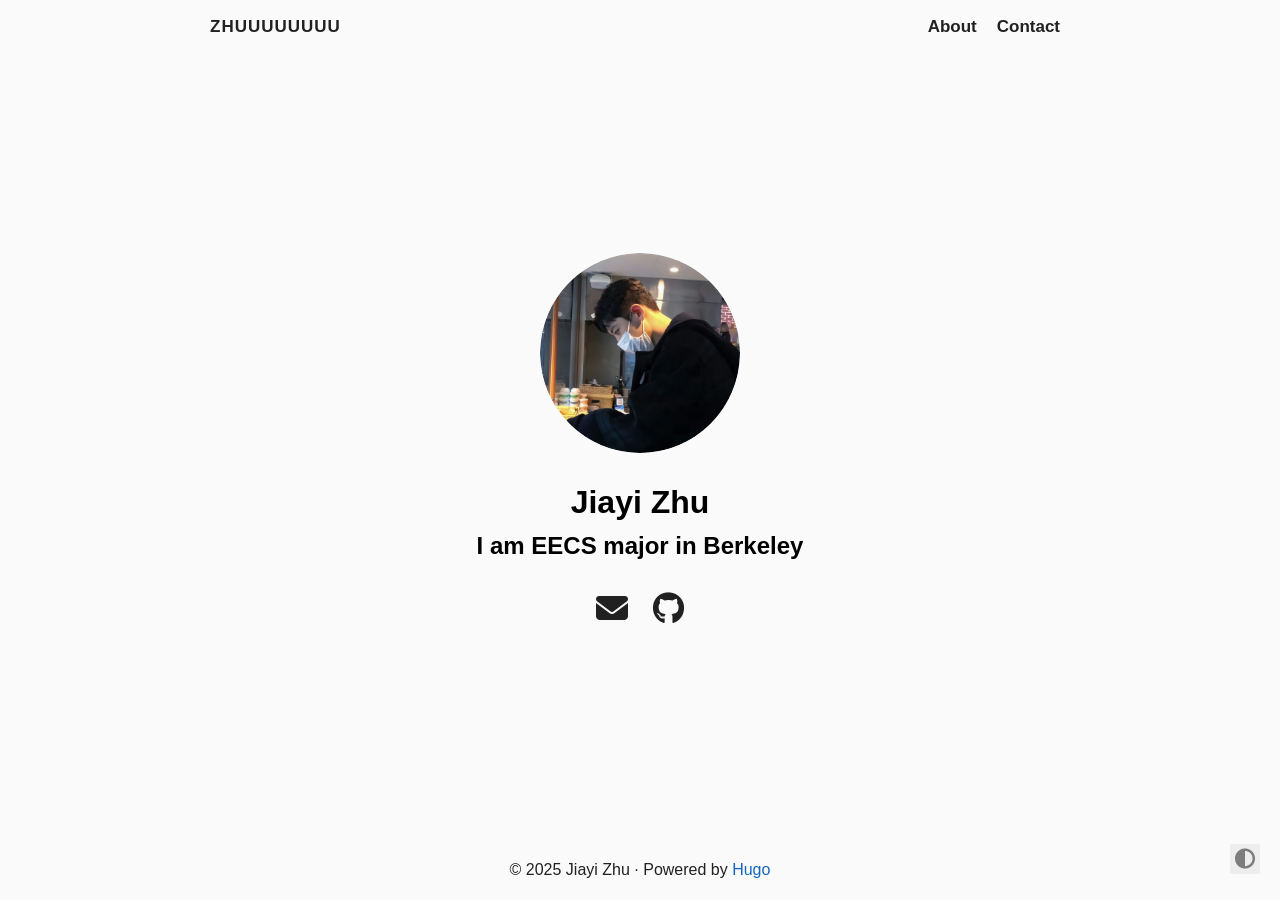
==== index.html @ 2220c684 "init: publish static site" ====
<!DOCTYPE html>
<html lang="en">

<head>
  <title>Zhuuuuuuu</title>
  <meta charset="utf-8">
<meta name="viewport" content="width=device-width, initial-scale=1.0">
<meta name="color-scheme" content="light dark">




<meta name="author" content="Jiayi Zhu">
<meta name="description" content=" Zhu&#39;s personal website">
<meta name="keywords" content="blog,developer,personal">



  <meta name="twitter:card" content="summary">
  <meta name="twitter:title" content="Zhuuuuuuuu">
  <meta name="twitter:description" content="Zhu&#39;s personal website">

<meta property="og:url" content="https://dongc1.github.io/">
  <meta property="og:site_name" content="Zhuuuuuuuu">
  <meta property="og:title" content="Zhuuuuuuuu">
  <meta property="og:description" content="Zhu&#39;s personal website">
  <meta property="og:locale" content="en_us">
  <meta property="og:type" content="website">




<link rel="canonical" href="https://dongc1.github.io/">


<link rel="preload" href="/fonts/fa-brands-400.woff2" as="font" type="font/woff2" crossorigin>
<link rel="preload" href="/fonts/fa-regular-400.woff2" as="font" type="font/woff2" crossorigin>
<link rel="preload" href="/fonts/fa-solid-900.woff2" as="font" type="font/woff2" crossorigin>


  
  
  <link rel="stylesheet" href="/css/coder.min.6445a802b9389c9660e1b07b724dcf5718b1065ed2d71b4eeaf981cc7cc5fc46.css" integrity="sha256-ZEWoArk4nJZg4bB7ck3PVxixBl7S1xtO6vmBzHzF/EY=" crossorigin="anonymous" media="screen" />








 




<link rel="icon" type="image/svg+xml" href="/img/favicon.svg" sizes="any">
<link rel="icon" type="image/png" href="/img/favicon-32x32.png" sizes="32x32">
<link rel="icon" type="image/png" href="/img/favicon-16x16.png" sizes="16x16">

<link rel="apple-touch-icon" href="/images/apple-touch-icon.png">
<link rel="apple-touch-icon" sizes="180x180" href="/images/apple-touch-icon.png">

<link rel="manifest" href="/site.webmanifest">
<link rel="mask-icon" href="/images/safari-pinned-tab.svg" color="#5bbad5">


<link rel="alternate" type="application/rss+xml" href="/index.xml" title="Zhuuuuuuuu" />


<meta name="generator" content="Hugo 0.148.2">





</head>




<body class="preload-transitions colorscheme-light">
  
<div class="float-container">
    <a id="dark-mode-toggle" class="colorscheme-toggle">
        <i class="fa-solid fa-adjust fa-fw" aria-hidden="true"></i>
    </a>
</div>


  <main class="wrapper">
    <nav class="navigation">
  <section class="container">
    
    <a class="navigation-title" href="https://dongc1.github.io/">
      Zhuuuuuuuu
    </a>
    
    
      <input type="checkbox" id="menu-toggle" />
      <label class="menu-button float-right" for="menu-toggle">
        <i class="fa-solid fa-bars fa-fw" aria-hidden="true"></i>
      </label>
      <ul class="navigation-list">
        
          
            <li class="navigation-item">
              <a class="navigation-link " href="/about/">About</a>
            </li>
          
            <li class="navigation-item">
              <a class="navigation-link " href="/contact/">Contact</a>
            </li>
          
        
        
      </ul>
    
  </section>
</nav>


    <div class="content">
      
  <section class="container centered">
  <div class="about">
    
  
    <div class="avatar"><img src="/images/avatar.png" alt="avatar"></div>
  




    <h1>Jiayi Zhu</h1>

<h2>I am EECS major in Berkeley</h2>



    
<ul>
  
    
      <li>
        <a href="mailto:dongc_1@berkeley.edu" aria-label="Email"   >
          <i class="fa-solid fa-envelope fa-2x" aria-hidden="true"></i>
        </a>
      </li>
    
  
    
      <li>
        <a href="https://github.com/dongc1/" aria-label="Github"   >
          <i class="fa-brands fa-github fa-2x" aria-hidden="true"></i>
        </a>
      </li>
    
  
</ul>

  </div>

  

</section>


    </div>

    <footer class="footer">
  <section class="container">
    ©
    
    2025
     Jiayi Zhu 
    ·
    
    Powered by <a href="https://gohugo.io/" target="_blank" rel="noopener">Hugo</a>
    
  </section>
</footer>

  </main>

  

  
  
  <script src="/js/coder.min.6ae284be93d2d19dad1f02b0039508d9aab3180a12a06dcc71b0b0ef7825a317.js" integrity="sha256-auKEvpPS0Z2tHwKwA5UI2aqzGAoSoG3McbCw73gloxc="></script>
  

  

  


  

  

  

  

  

  

  

  

  

  

  

  

  

  

  

  

  
</body>
</html>
---- css/coder.min.6445a802b9389c9660e1b07b724dcf5718b1065ed2d71b4eeaf981cc7cc5fc46.css ----
@charset "UTF-8";/*!normalize.css v8.0.1 | MIT License | github.com/necolas/normalize.css*/html{line-height:1.15;-webkit-text-size-adjust:100%}body{margin:0}main{display:block}h1{font-size:2em;margin:.67em 0}hr{box-sizing:content-box;height:0;overflow:visible}pre{font-family:monospace,monospace;font-size:1em}a{background-color:transparent;word-wrap:break-word}abbr[title]{border-bottom:none;text-decoration:underline;text-decoration:underline dotted}b,strong{font-weight:bolder}code,kbd,samp{font-family:monospace,monospace;font-size:1em}small{font-size:80%}sub,sup{font-size:75%;line-height:0;position:relative;vertical-align:baseline}sub{bottom:-.25em}sup{top:-.5em}img{border-style:none}button,input,optgroup,select,textarea{font-family:inherit;font-size:100%;line-height:1.15;margin:0}button,input{overflow:visible}button,select{text-transform:none}button,[type=button],[type=reset],[type=submit]{-webkit-appearance:button}button::-moz-focus-inner,[type=button]::-moz-focus-inner,[type=reset]::-moz-focus-inner,[type=submit]::-moz-focus-inner{border-style:none;padding:0}button:-moz-focusring,[type=button]:-moz-focusring,[type=reset]:-moz-focusring,[type=submit]:-moz-focusring{outline:1px dotted ButtonText}fieldset{padding:.35em .75em .625em}legend{box-sizing:border-box;color:inherit;display:table;max-width:100%;padding:0;white-space:normal}progress{vertical-align:baseline}textarea{overflow:auto}[type=checkbox],[type=radio]{box-sizing:border-box;padding:0}[type=number]::-webkit-inner-spin-button,[type=number]::-webkit-outer-spin-button{height:auto}[type=search]{-webkit-appearance:textfield;outline-offset:-2px}[type=search]::-webkit-search-decoration{-webkit-appearance:none}::-webkit-file-upload-button{-webkit-appearance:button;font:inherit}details{display:block}summary{display:list-item}template{display:none}[hidden]{display:none}/*!* Font Awesome Free 6.7.2 by @fontawesome - https://fontawesome.com
* License - https://fontawesome.com/license/free (Icons: CC BY 4.0, Fonts: SIL OFL 1.1, Code: MIT License)
* Copyright 2024 Fonticons, Inc.*/.fa{font-family:var(--fa-style-family,"Font Awesome 6 Free");font-weight:var(--fa-style,900)}.fas,.far,.fab,.fa-solid,.content article a:where(.external-link):not(:has(img)):after,.fa-regular,.fa-brands,.fa{-moz-osx-font-smoothing:grayscale;-webkit-font-smoothing:antialiased;display:var(--fa-display,inline-block);font-style:normal;font-variant:normal;line-height:1;text-rendering:auto}.fas::before,.far::before,.fab::before,.fa-solid::before,.fa-regular::before,.fa-brands::before,.fa::before{content:var(--fa)}.fa-classic,.fas,.fa-solid,.content article a:where(.external-link):not(:has(img)):after,.far,.fa-regular{font-family:'font awesome 6 free'}.fa-brands,.fab{font-family:'font awesome 6 brands'}.content article a:where(.external-link):not(:has(img)):after{-webkit-font-smoothing:antialiased;-moz-osx-font-smoothing:grayscale;display:inline-block;font-style:normal;font-variant:normal;font-weight:400;line-height:1}.fa-1x{font-size:1em}.fa-2x{font-size:2em}.fa-3x{font-size:3em}.fa-4x{font-size:4em}.fa-5x{font-size:5em}.fa-6x{font-size:6em}.fa-7x{font-size:7em}.fa-8x{font-size:8em}.fa-9x{font-size:9em}.fa-10x{font-size:10em}.fa-2xs{font-size:.625em;line-height:.1em;vertical-align:.225em}.fa-xs{font-size:.75em;line-height:.08333333em;vertical-align:.125em}.fa-sm{font-size:.875em;line-height:.07142857em;vertical-align:.05357143em}.fa-lg{font-size:1.25em;line-height:.05em;vertical-align:-.075em}.fa-xl{font-size:1.5em;line-height:.04166667em;vertical-align:-.125em}.fa-2xl{font-size:2em;line-height:.03125em;vertical-align:-.1875em}.fa-fw{text-align:center;width:1.25em}.fa-ul{list-style-type:none;margin-left:var(--fa-li-margin,2.5em);padding-left:0}.fa-ul>li{position:relative}.fa-li{left:calc(-1 * var(--fa-li-width,2em));position:absolute;text-align:center;width:var(--fa-li-width,2em);line-height:inherit}.fa-border{border-color:var(--fa-border-color,#eee);border-radius:var(--fa-border-radius,.1em);border-style:var(--fa-border-style,solid);border-width:var(--fa-border-width,.08em);padding:var(--fa-border-padding,.2em .25em .15em)}.fa-pull-left{float:left;margin-right:var(--fa-pull-margin,.3em)}.fa-pull-right{float:right;margin-left:var(--fa-pull-margin,.3em)}.fa-beat{animation-name:fa-beat;animation-delay:var(--fa-animation-delay,0s);animation-direction:var(--fa-animation-direction,normal);animation-duration:var(--fa-animation-duration,1s);animation-iteration-count:var(--fa-animation-iteration-count,infinite);animation-timing-function:var(--fa-animation-timing,ease-in-out)}.fa-bounce{animation-name:fa-bounce;animation-delay:var(--fa-animation-delay,0s);animation-direction:var(--fa-animation-direction,normal);animation-duration:var(--fa-animation-duration,1s);animation-iteration-count:var(--fa-animation-iteration-count,infinite);animation-timing-function:var(--fa-animation-timing,cubic-bezier(.28,.84,.42,1))}.fa-fade{animation-name:fa-fade;animation-delay:var(--fa-animation-delay,0s);animation-direction:var(--fa-animation-direction,normal);animation-duration:var(--fa-animation-duration,1s);animation-iteration-count:var(--fa-animation-iteration-count,infinite);animation-timing-function:var(--fa-animation-timing,cubic-bezier(.4,0,.6,1))}.fa-beat-fade{animation-name:fa-beat-fade;animation-delay:var(--fa-animation-delay,0s);animation-direction:var(--fa-animation-direction,normal);animation-duration:var(--fa-animation-duration,1s);animation-iteration-count:var(--fa-animation-iteration-count,infinite);animation-timing-function:var(--fa-animation-timing,cubic-bezier(.4,0,.6,1))}.fa-flip{animation-name:fa-flip;animation-delay:var(--fa-animation-delay,0s);animation-direction:var(--fa-animation-direction,normal);animation-duration:var(--fa-animation-duration,1s);animation-iteration-count:var(--fa-animation-iteration-count,infinite);animation-timing-function:var(--fa-animation-timing,ease-in-out)}.fa-shake{animation-name:fa-shake;animation-delay:var(--fa-animation-delay,0s);animation-direction:var(--fa-animation-direction,normal);animation-duration:var(--fa-animation-duration,1s);animation-iteration-count:var(--fa-animation-iteration-count,infinite);animation-timing-function:var(--fa-animation-timing,linear)}.fa-spin{animation-name:fa-spin;animation-delay:var(--fa-animation-delay,0s);animation-direction:var(--fa-animation-direction,normal);animation-duration:var(--fa-animation-duration,2s);animation-iteration-count:var(--fa-animation-iteration-count,infinite);animation-timing-function:var(--fa-animation-timing,linear)}.fa-spin-reverse{--fa-animation-direction:reverse}.fa-pulse,.fa-spin-pulse{animation-name:fa-spin;animation-direction:var(--fa-animation-direction,normal);animation-duration:var(--fa-animation-duration,1s);animation-iteration-count:var(--fa-animation-iteration-count,infinite);animation-timing-function:var(--fa-animation-timing,steps(8))}@media(prefers-reduced-motion:reduce){.fa-beat,.fa-bounce,.fa-fade,.fa-beat-fade,.fa-flip,.fa-pulse,.fa-shake,.fa-spin,.fa-spin-pulse{animation-delay:-1ms;animation-duration:1ms;animation-iteration-count:1;transition-delay:0s;transition-duration:0s}}@keyframes fa-beat{0%,90%{transform:scale(1)}45%{transform:scale(var(--fa-beat-scale,1.25))}}@keyframes fa-bounce{0%{transform:scale(1,1)translateY(0)}10%{transform:scale(var(--fa-bounce-start-scale-x,1.1),var(--fa-bounce-start-scale-y,.9))translateY(0)}30%{transform:scale(var(--fa-bounce-jump-scale-x,.9),var(--fa-bounce-jump-scale-y,1.1))translateY(var(--fa-bounce-height,-.5em))}50%{transform:scale(var(--fa-bounce-land-scale-x,1.05),var(--fa-bounce-land-scale-y,.95))translateY(0)}57%{transform:scale(1,1)translateY(var(--fa-bounce-rebound,-.125em))}64%{transform:scale(1,1)translateY(0)}100%{transform:scale(1,1)translateY(0)}}@keyframes fa-fade{50%{opacity:var(--fa-fade-opacity,.4)}}@keyframes fa-beat-fade{0%,100%{opacity:var(--fa-beat-fade-opacity,.4);transform:scale(1)}50%{opacity:1;transform:scale(var(--fa-beat-fade-scale,1.125))}}@keyframes fa-flip{50%{transform:rotate3d(var(--fa-flip-x,0),var(--fa-flip-y,1),var(--fa-flip-z,0),var(--fa-flip-angle,-180deg))}}@keyframes fa-shake{0%{transform:rotate(-15deg)}4%{transform:rotate(15deg)}8%,24%{transform:rotate(-18deg)}12%,28%{transform:rotate(18deg)}16%{transform:rotate(-22deg)}20%{transform:rotate(22deg)}32%{transform:rotate(-12deg)}36%{transform:rotate(12deg)}40%,100%{transform:rotate(0)}}@keyframes fa-spin{0%{transform:rotate(0)}100%{transform:rotate(360deg)}}.fa-rotate-90{transform:rotate(90deg)}.fa-rotate-180{transform:rotate(180deg)}.fa-rotate-270{transform:rotate(270deg)}.fa-flip-horizontal{transform:scale(-1,1)}.fa-flip-vertical{transform:scale(1,-1)}.fa-flip-both,.fa-flip-horizontal.fa-flip-vertical{transform:scale(-1,-1)}.fa-rotate-by{transform:rotate(var(--fa-rotate-angle,0))}.fa-stack{display:inline-block;height:2em;line-height:2em;position:relative;vertical-align:middle;width:2.5em}.fa-stack-1x,.fa-stack-2x{left:0;position:absolute;text-align:center;width:100%;z-index:var(--fa-stack-z-index,auto)}.fa-stack-1x{line-height:inherit}.fa-stack-2x{font-size:2em}.fa-inverse{color:var(--fa-inverse,#fff)}.fa-0{--fa:"\30"}.fa-1{--fa:"\31"}.fa-2{--fa:"\32"}.fa-3{--fa:"\33"}.fa-4{--fa:"\34"}.fa-5{--fa:"\35"}.fa-6{--fa:"\36"}.fa-7{--fa:"\37"}.fa-8{--fa:"\38"}.fa-9{--fa:"\39"}.fa-fill-drip{--fa:"\f576"}.fa-arrows-to-circle{--fa:"\e4bd"}.fa-circle-chevron-right{--fa:"\f138"}.fa-chevron-circle-right{--fa:"\f138"}.fa-at{--fa:"\40"}.fa-trash-can{--fa:"\f2ed"}.fa-trash-alt{--fa:"\f2ed"}.fa-text-height{--fa:"\f034"}.fa-user-xmark{--fa:"\f235"}.fa-user-times{--fa:"\f235"}.fa-stethoscope{--fa:"\f0f1"}.fa-message{--fa:"\f27a"}.fa-comment-alt{--fa:"\f27a"}.fa-info{--fa:"\f129"}.fa-down-left-and-up-right-to-center{--fa:"\f422"}.fa-compress-alt{--fa:"\f422"}.fa-explosion{--fa:"\e4e9"}.fa-file-lines{--fa:"\f15c"}.fa-file-alt{--fa:"\f15c"}.fa-file-text{--fa:"\f15c"}.fa-wave-square{--fa:"\f83e"}.fa-ring{--fa:"\f70b"}.fa-building-un{--fa:"\e4d9"}.fa-dice-three{--fa:"\f527"}.fa-calendar-days{--fa:"\f073"}.fa-calendar-alt{--fa:"\f073"}.fa-anchor-circle-check{--fa:"\e4aa"}.fa-building-circle-arrow-right{--fa:"\e4d1"}.fa-volleyball{--fa:"\f45f"}.fa-volleyball-ball{--fa:"\f45f"}.fa-arrows-up-to-line{--fa:"\e4c2"}.fa-sort-down{--fa:"\f0dd"}.fa-sort-desc{--fa:"\f0dd"}.fa-circle-minus{--fa:"\f056"}.fa-minus-circle{--fa:"\f056"}.fa-door-open{--fa:"\f52b"}.fa-right-from-bracket{--fa:"\f2f5"}.fa-sign-out-alt{--fa:"\f2f5"}.fa-atom{--fa:"\f5d2"}.fa-soap{--fa:"\e06e"}.fa-icons{--fa:"\f86d"}.fa-heart-music-camera-bolt{--fa:"\f86d"}.fa-microphone-lines-slash{--fa:"\f539"}.fa-microphone-alt-slash{--fa:"\f539"}.fa-bridge-circle-check{--fa:"\e4c9"}.fa-pump-medical{--fa:"\e06a"}.fa-fingerprint{--fa:"\f577"}.fa-hand-point-right{--fa:"\f0a4"}.fa-magnifying-glass-location{--fa:"\f689"}.fa-search-location{--fa:"\f689"}.fa-forward-step{--fa:"\f051"}.fa-step-forward{--fa:"\f051"}.fa-face-smile-beam{--fa:"\f5b8"}.fa-smile-beam{--fa:"\f5b8"}.fa-flag-checkered{--fa:"\f11e"}.fa-football{--fa:"\f44e"}.fa-football-ball{--fa:"\f44e"}.fa-school-circle-exclamation{--fa:"\e56c"}.fa-crop{--fa:"\f125"}.fa-angles-down{--fa:"\f103"}.fa-angle-double-down{--fa:"\f103"}.fa-users-rectangle{--fa:"\e594"}.fa-people-roof{--fa:"\e537"}.fa-people-line{--fa:"\e534"}.fa-beer-mug-empty{--fa:"\f0fc"}.fa-beer{--fa:"\f0fc"}.fa-diagram-predecessor{--fa:"\e477"}.fa-arrow-up-long{--fa:"\f176"}.fa-long-arrow-up{--fa:"\f176"}.fa-fire-flame-simple{--fa:"\f46a"}.fa-burn{--fa:"\f46a"}.fa-person{--fa:"\f183"}.fa-male{--fa:"\f183"}.fa-laptop{--fa:"\f109"}.fa-file-csv{--fa:"\f6dd"}.fa-menorah{--fa:"\f676"}.fa-truck-plane{--fa:"\e58f"}.fa-record-vinyl{--fa:"\f8d9"}.fa-face-grin-stars{--fa:"\f587"}.fa-grin-stars{--fa:"\f587"}.fa-bong{--fa:"\f55c"}.fa-spaghetti-monster-flying{--fa:"\f67b"}.fa-pastafarianism{--fa:"\f67b"}.fa-arrow-down-up-across-line{--fa:"\e4af"}.fa-spoon{--fa:"\f2e5"}.fa-utensil-spoon{--fa:"\f2e5"}.fa-jar-wheat{--fa:"\e517"}.fa-envelopes-bulk{--fa:"\f674"}.fa-mail-bulk{--fa:"\f674"}.fa-file-circle-exclamation{--fa:"\e4eb"}.fa-circle-h{--fa:"\f47e"}.fa-hospital-symbol{--fa:"\f47e"}.fa-pager{--fa:"\f815"}.fa-address-book{--fa:"\f2b9"}.fa-contact-book{--fa:"\f2b9"}.fa-strikethrough{--fa:"\f0cc"}.fa-k{--fa:"\4b"}.fa-landmark-flag{--fa:"\e51c"}.fa-pencil{--fa:"\f303"}.fa-pencil-alt{--fa:"\f303"}.fa-backward{--fa:"\f04a"}.fa-caret-right{--fa:"\f0da"}.fa-comments{--fa:"\f086"}.fa-paste{--fa:"\f0ea"}.fa-file-clipboard{--fa:"\f0ea"}.fa-code-pull-request{--fa:"\e13c"}.fa-clipboard-list{--fa:"\f46d"}.fa-truck-ramp-box{--fa:"\f4de"}.fa-truck-loading{--fa:"\f4de"}.fa-user-check{--fa:"\f4fc"}.fa-vial-virus{--fa:"\e597"}.fa-sheet-plastic{--fa:"\e571"}.fa-blog{--fa:"\f781"}.fa-user-ninja{--fa:"\f504"}.fa-person-arrow-up-from-line{--fa:"\e539"}.fa-scroll-torah{--fa:"\f6a0"}.fa-torah{--fa:"\f6a0"}.fa-broom-ball{--fa:"\f458"}.fa-quidditch{--fa:"\f458"}.fa-quidditch-broom-ball{--fa:"\f458"}.fa-toggle-off{--fa:"\f204"}.fa-box-archive{--fa:"\f187"}.fa-archive{--fa:"\f187"}.fa-person-drowning{--fa:"\e545"}.fa-arrow-down-9-1{--fa:"\f886"}.fa-sort-numeric-desc{--fa:"\f886"}.fa-sort-numeric-down-alt{--fa:"\f886"}.fa-face-grin-tongue-squint{--fa:"\f58a"}.fa-grin-tongue-squint{--fa:"\f58a"}.fa-spray-can{--fa:"\f5bd"}.fa-truck-monster{--fa:"\f63b"}.fa-w{--fa:"\57"}.fa-earth-africa{--fa:"\f57c"}.fa-globe-africa{--fa:"\f57c"}.fa-rainbow{--fa:"\f75b"}.fa-circle-notch{--fa:"\f1ce"}.fa-tablet-screen-button{--fa:"\f3fa"}.fa-tablet-alt{--fa:"\f3fa"}.fa-paw{--fa:"\f1b0"}.fa-cloud{--fa:"\f0c2"}.fa-trowel-bricks{--fa:"\e58a"}.fa-face-flushed{--fa:"\f579"}.fa-flushed{--fa:"\f579"}.fa-hospital-user{--fa:"\f80d"}.fa-tent-arrow-left-right{--fa:"\e57f"}.fa-gavel{--fa:"\f0e3"}.fa-legal{--fa:"\f0e3"}.fa-binoculars{--fa:"\f1e5"}.fa-microphone-slash{--fa:"\f131"}.fa-box-tissue{--fa:"\e05b"}.fa-motorcycle{--fa:"\f21c"}.fa-bell-concierge{--fa:"\f562"}.fa-concierge-bell{--fa:"\f562"}.fa-pen-ruler{--fa:"\f5ae"}.fa-pencil-ruler{--fa:"\f5ae"}.fa-people-arrows{--fa:"\e068"}.fa-people-arrows-left-right{--fa:"\e068"}.fa-mars-and-venus-burst{--fa:"\e523"}.fa-square-caret-right{--fa:"\f152"}.fa-caret-square-right{--fa:"\f152"}.fa-scissors{--fa:"\f0c4"}.fa-cut{--fa:"\f0c4"}.fa-sun-plant-wilt{--fa:"\e57a"}.fa-toilets-portable{--fa:"\e584"}.fa-hockey-puck{--fa:"\f453"}.fa-table{--fa:"\f0ce"}.fa-magnifying-glass-arrow-right{--fa:"\e521"}.fa-tachograph-digital{--fa:"\f566"}.fa-digital-tachograph{--fa:"\f566"}.fa-users-slash{--fa:"\e073"}.fa-clover{--fa:"\e139"}.fa-reply{--fa:"\f3e5"}.fa-mail-reply{--fa:"\f3e5"}.fa-star-and-crescent{--fa:"\f699"}.fa-house-fire{--fa:"\e50c"}.fa-square-minus{--fa:"\f146"}.fa-minus-square{--fa:"\f146"}.fa-helicopter{--fa:"\f533"}.fa-compass{--fa:"\f14e"}.fa-square-caret-down{--fa:"\f150"}.fa-caret-square-down{--fa:"\f150"}.fa-file-circle-question{--fa:"\e4ef"}.fa-laptop-code{--fa:"\f5fc"}.fa-swatchbook{--fa:"\f5c3"}.fa-prescription-bottle{--fa:"\f485"}.fa-bars{--fa:"\f0c9"}.fa-navicon{--fa:"\f0c9"}.fa-people-group{--fa:"\e533"}.fa-hourglass-end{--fa:"\f253"}.fa-hourglass-3{--fa:"\f253"}.fa-heart-crack{--fa:"\f7a9"}.fa-heart-broken{--fa:"\f7a9"}.fa-square-up-right{--fa:"\f360"}.fa-external-link-square-alt{--fa:"\f360"}.fa-face-kiss-beam{--fa:"\f597"}.fa-kiss-beam{--fa:"\f597"}.fa-film{--fa:"\f008"}.fa-ruler-horizontal{--fa:"\f547"}.fa-people-robbery{--fa:"\e536"}.fa-lightbulb{--fa:"\f0eb"}.fa-caret-left{--fa:"\f0d9"}.fa-circle-exclamation{--fa:"\f06a"}.fa-exclamation-circle{--fa:"\f06a"}.fa-school-circle-xmark{--fa:"\e56d"}.fa-arrow-right-from-bracket{--fa:"\f08b"}.fa-sign-out{--fa:"\f08b"}.fa-circle-chevron-down{--fa:"\f13a"}.fa-chevron-circle-down{--fa:"\f13a"}.fa-unlock-keyhole{--fa:"\f13e"}.fa-unlock-alt{--fa:"\f13e"}.fa-cloud-showers-heavy{--fa:"\f740"}.fa-headphones-simple{--fa:"\f58f"}.fa-headphones-alt{--fa:"\f58f"}.fa-sitemap{--fa:"\f0e8"}.fa-circle-dollar-to-slot{--fa:"\f4b9"}.fa-donate{--fa:"\f4b9"}.fa-memory{--fa:"\f538"}.fa-road-spikes{--fa:"\e568"}.fa-fire-burner{--fa:"\e4f1"}.fa-flag{--fa:"\f024"}.fa-hanukiah{--fa:"\f6e6"}.fa-feather{--fa:"\f52d"}.fa-volume-low{--fa:"\f027"}.fa-volume-down{--fa:"\f027"}.fa-comment-slash{--fa:"\f4b3"}.fa-cloud-sun-rain{--fa:"\f743"}.fa-compress{--fa:"\f066"}.fa-wheat-awn{--fa:"\e2cd"}.fa-wheat-alt{--fa:"\e2cd"}.fa-ankh{--fa:"\f644"}.fa-hands-holding-child{--fa:"\e4fa"}.fa-asterisk{--fa:"\2a"}.fa-square-check{--fa:"\f14a"}.fa-check-square{--fa:"\f14a"}.fa-peseta-sign{--fa:"\e221"}.fa-heading{--fa:"\f1dc"}.fa-header{--fa:"\f1dc"}.fa-ghost{--fa:"\f6e2"}.fa-list{--fa:"\f03a"}.fa-list-squares{--fa:"\f03a"}.fa-square-phone-flip{--fa:"\f87b"}.fa-phone-square-alt{--fa:"\f87b"}.fa-cart-plus{--fa:"\f217"}.fa-gamepad{--fa:"\f11b"}.fa-circle-dot{--fa:"\f192"}.fa-dot-circle{--fa:"\f192"}.fa-face-dizzy{--fa:"\f567"}.fa-dizzy{--fa:"\f567"}.fa-egg{--fa:"\f7fb"}.fa-house-medical-circle-xmark{--fa:"\e513"}.fa-campground{--fa:"\f6bb"}.fa-folder-plus{--fa:"\f65e"}.fa-futbol{--fa:"\f1e3"}.fa-futbol-ball{--fa:"\f1e3"}.fa-soccer-ball{--fa:"\f1e3"}.fa-paintbrush{--fa:"\f1fc"}.fa-paint-brush{--fa:"\f1fc"}.fa-lock{--fa:"\f023"}.fa-gas-pump{--fa:"\f52f"}.fa-hot-tub-person{--fa:"\f593"}.fa-hot-tub{--fa:"\f593"}.fa-map-location{--fa:"\f59f"}.fa-map-marked{--fa:"\f59f"}.fa-house-flood-water{--fa:"\e50e"}.fa-tree{--fa:"\f1bb"}.fa-bridge-lock{--fa:"\e4cc"}.fa-sack-dollar{--fa:"\f81d"}.fa-pen-to-square{--fa:"\f044"}.fa-edit{--fa:"\f044"}.fa-car-side{--fa:"\f5e4"}.fa-share-nodes{--fa:"\f1e0"}.fa-share-alt{--fa:"\f1e0"}.fa-heart-circle-minus{--fa:"\e4ff"}.fa-hourglass-half{--fa:"\f252"}.fa-hourglass-2{--fa:"\f252"}.fa-microscope{--fa:"\f610"}.fa-sink{--fa:"\e06d"}.fa-bag-shopping{--fa:"\f290"}.fa-shopping-bag{--fa:"\f290"}.fa-arrow-down-z-a{--fa:"\f881"}.fa-sort-alpha-desc{--fa:"\f881"}.fa-sort-alpha-down-alt{--fa:"\f881"}.fa-mitten{--fa:"\f7b5"}.fa-person-rays{--fa:"\e54d"}.fa-users{--fa:"\f0c0"}.fa-eye-slash{--fa:"\f070"}.fa-flask-vial{--fa:"\e4f3"}.fa-hand{--fa:"\f256"}.fa-hand-paper{--fa:"\f256"}.fa-om{--fa:"\f679"}.fa-worm{--fa:"\e599"}.fa-house-circle-xmark{--fa:"\e50b"}.fa-plug{--fa:"\f1e6"}.fa-chevron-up{--fa:"\f077"}.fa-hand-spock{--fa:"\f259"}.fa-stopwatch{--fa:"\f2f2"}.fa-face-kiss{--fa:"\f596"}.fa-kiss{--fa:"\f596"}.fa-bridge-circle-xmark{--fa:"\e4cb"}.fa-face-grin-tongue{--fa:"\f589"}.fa-grin-tongue{--fa:"\f589"}.fa-chess-bishop{--fa:"\f43a"}.fa-face-grin-wink{--fa:"\f58c"}.fa-grin-wink{--fa:"\f58c"}.fa-ear-deaf{--fa:"\f2a4"}.fa-deaf{--fa:"\f2a4"}.fa-deafness{--fa:"\f2a4"}.fa-hard-of-hearing{--fa:"\f2a4"}.fa-road-circle-check{--fa:"\e564"}.fa-dice-five{--fa:"\f523"}.fa-square-rss{--fa:"\f143"}.fa-rss-square{--fa:"\f143"}.fa-land-mine-on{--fa:"\e51b"}.fa-i-cursor{--fa:"\f246"}.fa-stamp{--fa:"\f5bf"}.fa-stairs{--fa:"\e289"}.fa-i{--fa:"\49"}.fa-hryvnia-sign{--fa:"\f6f2"}.fa-hryvnia{--fa:"\f6f2"}.fa-pills{--fa:"\f484"}.fa-face-grin-wide{--fa:"\f581"}.fa-grin-alt{--fa:"\f581"}.fa-tooth{--fa:"\f5c9"}.fa-v{--fa:"\56"}.fa-bangladeshi-taka-sign{--fa:"\e2e6"}.fa-bicycle{--fa:"\f206"}.fa-staff-snake{--fa:"\e579"}.fa-rod-asclepius{--fa:"\e579"}.fa-rod-snake{--fa:"\e579"}.fa-staff-aesculapius{--fa:"\e579"}.fa-head-side-cough-slash{--fa:"\e062"}.fa-truck-medical{--fa:"\f0f9"}.fa-ambulance{--fa:"\f0f9"}.fa-wheat-awn-circle-exclamation{--fa:"\e598"}.fa-snowman{--fa:"\f7d0"}.fa-mortar-pestle{--fa:"\f5a7"}.fa-road-barrier{--fa:"\e562"}.fa-school{--fa:"\f549"}.fa-igloo{--fa:"\f7ae"}.fa-joint{--fa:"\f595"}.fa-angle-right{--fa:"\f105"}.fa-horse{--fa:"\f6f0"}.fa-q{--fa:"\51"}.fa-g{--fa:"\47"}.fa-notes-medical{--fa:"\f481"}.fa-temperature-half{--fa:"\f2c9"}.fa-temperature-2{--fa:"\f2c9"}.fa-thermometer-2{--fa:"\f2c9"}.fa-thermometer-half{--fa:"\f2c9"}.fa-dong-sign{--fa:"\e169"}.fa-capsules{--fa:"\f46b"}.fa-poo-storm{--fa:"\f75a"}.fa-poo-bolt{--fa:"\f75a"}.fa-face-frown-open{--fa:"\f57a"}.fa-frown-open{--fa:"\f57a"}.fa-hand-point-up{--fa:"\f0a6"}.fa-money-bill{--fa:"\f0d6"}.fa-bookmark{--fa:"\f02e"}.fa-align-justify{--fa:"\f039"}.fa-umbrella-beach{--fa:"\f5ca"}.fa-helmet-un{--fa:"\e503"}.fa-bullseye{--fa:"\f140"}.fa-bacon{--fa:"\f7e5"}.fa-hand-point-down{--fa:"\f0a7"}.fa-arrow-up-from-bracket{--fa:"\e09a"}.fa-folder{--fa:"\f07b"}.fa-folder-blank{--fa:"\f07b"}.fa-file-waveform{--fa:"\f478"}.fa-file-medical-alt{--fa:"\f478"}.fa-radiation{--fa:"\f7b9"}.fa-chart-simple{--fa:"\e473"}.fa-mars-stroke{--fa:"\f229"}.fa-vial{--fa:"\f492"}.fa-gauge{--fa:"\f624"}.fa-dashboard{--fa:"\f624"}.fa-gauge-med{--fa:"\f624"}.fa-tachometer-alt-average{--fa:"\f624"}.fa-wand-magic-sparkles{--fa:"\e2ca"}.fa-magic-wand-sparkles{--fa:"\e2ca"}.fa-e{--fa:"\45"}.fa-pen-clip{--fa:"\f305"}.fa-pen-alt{--fa:"\f305"}.fa-bridge-circle-exclamation{--fa:"\e4ca"}.fa-user{--fa:"\f007"}.fa-school-circle-check{--fa:"\e56b"}.fa-dumpster{--fa:"\f793"}.fa-van-shuttle{--fa:"\f5b6"}.fa-shuttle-van{--fa:"\f5b6"}.fa-building-user{--fa:"\e4da"}.fa-square-caret-left{--fa:"\f191"}.fa-caret-square-left{--fa:"\f191"}.fa-highlighter{--fa:"\f591"}.fa-key{--fa:"\f084"}.fa-bullhorn{--fa:"\f0a1"}.fa-globe{--fa:"\f0ac"}.fa-synagogue{--fa:"\f69b"}.fa-person-half-dress{--fa:"\e548"}.fa-road-bridge{--fa:"\e563"}.fa-location-arrow{--fa:"\f124"}.fa-c{--fa:"\43"}.fa-tablet-button{--fa:"\f10a"}.fa-building-lock{--fa:"\e4d6"}.fa-pizza-slice{--fa:"\f818"}.fa-money-bill-wave{--fa:"\f53a"}.fa-chart-area{--fa:"\f1fe"}.fa-area-chart{--fa:"\f1fe"}.fa-house-flag{--fa:"\e50d"}.fa-person-circle-minus{--fa:"\e540"}.fa-ban{--fa:"\f05e"}.fa-cancel{--fa:"\f05e"}.fa-camera-rotate{--fa:"\e0d8"}.fa-spray-can-sparkles{--fa:"\f5d0"}.fa-air-freshener{--fa:"\f5d0"}.fa-star{--fa:"\f005"}.fa-repeat{--fa:"\f363"}.fa-cross{--fa:"\f654"}.fa-box{--fa:"\f466"}.fa-venus-mars{--fa:"\f228"}.fa-arrow-pointer{--fa:"\f245"}.fa-mouse-pointer{--fa:"\f245"}.fa-maximize{--fa:"\f31e"}.fa-expand-arrows-alt{--fa:"\f31e"}.fa-charging-station{--fa:"\f5e7"}.fa-shapes{--fa:"\f61f"}.fa-triangle-circle-square{--fa:"\f61f"}.fa-shuffle{--fa:"\f074"}.fa-random{--fa:"\f074"}.fa-person-running{--fa:"\f70c"}.fa-running{--fa:"\f70c"}.fa-mobile-retro{--fa:"\e527"}.fa-grip-lines-vertical{--fa:"\f7a5"}.fa-spider{--fa:"\f717"}.fa-hands-bound{--fa:"\e4f9"}.fa-file-invoice-dollar{--fa:"\f571"}.fa-plane-circle-exclamation{--fa:"\e556"}.fa-x-ray{--fa:"\f497"}.fa-spell-check{--fa:"\f891"}.fa-slash{--fa:"\f715"}.fa-computer-mouse{--fa:"\f8cc"}.fa-mouse{--fa:"\f8cc"}.fa-arrow-right-to-bracket{--fa:"\f090"}.fa-sign-in{--fa:"\f090"}.fa-shop-slash{--fa:"\e070"}.fa-store-alt-slash{--fa:"\e070"}.fa-server{--fa:"\f233"}.fa-virus-covid-slash{--fa:"\e4a9"}.fa-shop-lock{--fa:"\e4a5"}.fa-hourglass-start{--fa:"\f251"}.fa-hourglass-1{--fa:"\f251"}.fa-blender-phone{--fa:"\f6b6"}.fa-building-wheat{--fa:"\e4db"}.fa-person-breastfeeding{--fa:"\e53a"}.fa-right-to-bracket{--fa:"\f2f6"}.fa-sign-in-alt{--fa:"\f2f6"}.fa-venus{--fa:"\f221"}.fa-passport{--fa:"\f5ab"}.fa-thumbtack-slash{--fa:"\e68f"}.fa-thumb-tack-slash{--fa:"\e68f"}.fa-heart-pulse{--fa:"\f21e"}.fa-heartbeat{--fa:"\f21e"}.fa-people-carry-box{--fa:"\f4ce"}.fa-people-carry{--fa:"\f4ce"}.fa-temperature-high{--fa:"\f769"}.fa-microchip{--fa:"\f2db"}.fa-crown{--fa:"\f521"}.fa-weight-hanging{--fa:"\f5cd"}.fa-xmarks-lines{--fa:"\e59a"}.fa-file-prescription{--fa:"\f572"}.fa-weight-scale{--fa:"\f496"}.fa-weight{--fa:"\f496"}.fa-user-group{--fa:"\f500"}.fa-user-friends{--fa:"\f500"}.fa-arrow-up-a-z{--fa:"\f15e"}.fa-sort-alpha-up{--fa:"\f15e"}.fa-chess-knight{--fa:"\f441"}.fa-face-laugh-squint{--fa:"\f59b"}.fa-laugh-squint{--fa:"\f59b"}.fa-wheelchair{--fa:"\f193"}.fa-circle-arrow-up{--fa:"\f0aa"}.fa-arrow-circle-up{--fa:"\f0aa"}.fa-toggle-on{--fa:"\f205"}.fa-person-walking{--fa:"\f554"}.fa-walking{--fa:"\f554"}.fa-l{--fa:"\4c"}.fa-fire{--fa:"\f06d"}.fa-bed-pulse{--fa:"\f487"}.fa-procedures{--fa:"\f487"}.fa-shuttle-space{--fa:"\f197"}.fa-space-shuttle{--fa:"\f197"}.fa-face-laugh{--fa:"\f599"}.fa-laugh{--fa:"\f599"}.fa-folder-open{--fa:"\f07c"}.fa-heart-circle-plus{--fa:"\e500"}.fa-code-fork{--fa:"\e13b"}.fa-city{--fa:"\f64f"}.fa-microphone-lines{--fa:"\f3c9"}.fa-microphone-alt{--fa:"\f3c9"}.fa-pepper-hot{--fa:"\f816"}.fa-unlock{--fa:"\f09c"}.fa-colon-sign{--fa:"\e140"}.fa-headset{--fa:"\f590"}.fa-store-slash{--fa:"\e071"}.fa-road-circle-xmark{--fa:"\e566"}.fa-user-minus{--fa:"\f503"}.fa-mars-stroke-up{--fa:"\f22a"}.fa-mars-stroke-v{--fa:"\f22a"}.fa-champagne-glasses{--fa:"\f79f"}.fa-glass-cheers{--fa:"\f79f"}.fa-clipboard{--fa:"\f328"}.fa-house-circle-exclamation{--fa:"\e50a"}.fa-file-arrow-up{--fa:"\f574"}.fa-file-upload{--fa:"\f574"}.fa-wifi{--fa:"\f1eb"}.fa-wifi-3{--fa:"\f1eb"}.fa-wifi-strong{--fa:"\f1eb"}.fa-bath{--fa:"\f2cd"}.fa-bathtub{--fa:"\f2cd"}.fa-underline{--fa:"\f0cd"}.fa-user-pen{--fa:"\f4ff"}.fa-user-edit{--fa:"\f4ff"}.fa-signature{--fa:"\f5b7"}.fa-stroopwafel{--fa:"\f551"}.fa-bold{--fa:"\f032"}.fa-anchor-lock{--fa:"\e4ad"}.fa-building-ngo{--fa:"\e4d7"}.fa-manat-sign{--fa:"\e1d5"}.fa-not-equal{--fa:"\f53e"}.fa-border-top-left{--fa:"\f853"}.fa-border-style{--fa:"\f853"}.fa-map-location-dot{--fa:"\f5a0"}.fa-map-marked-alt{--fa:"\f5a0"}.fa-jedi{--fa:"\f669"}.fa-square-poll-vertical{--fa:"\f681"}.fa-poll{--fa:"\f681"}.fa-mug-hot{--fa:"\f7b6"}.fa-car-battery{--fa:"\f5df"}.fa-battery-car{--fa:"\f5df"}.fa-gift{--fa:"\f06b"}.fa-dice-two{--fa:"\f528"}.fa-chess-queen{--fa:"\f445"}.fa-glasses{--fa:"\f530"}.fa-chess-board{--fa:"\f43c"}.fa-building-circle-check{--fa:"\e4d2"}.fa-person-chalkboard{--fa:"\e53d"}.fa-mars-stroke-right{--fa:"\f22b"}.fa-mars-stroke-h{--fa:"\f22b"}.fa-hand-back-fist{--fa:"\f255"}.fa-hand-rock{--fa:"\f255"}.fa-square-caret-up{--fa:"\f151"}.fa-caret-square-up{--fa:"\f151"}.fa-cloud-showers-water{--fa:"\e4e4"}.fa-chart-bar{--fa:"\f080"}.fa-bar-chart{--fa:"\f080"}.fa-hands-bubbles{--fa:"\e05e"}.fa-hands-wash{--fa:"\e05e"}.fa-less-than-equal{--fa:"\f537"}.fa-train{--fa:"\f238"}.fa-eye-low-vision{--fa:"\f2a8"}.fa-low-vision{--fa:"\f2a8"}.fa-crow{--fa:"\f520"}.fa-sailboat{--fa:"\e445"}.fa-window-restore{--fa:"\f2d2"}.fa-square-plus{--fa:"\f0fe"}.fa-plus-square{--fa:"\f0fe"}.fa-torii-gate{--fa:"\f6a1"}.fa-frog{--fa:"\f52e"}.fa-bucket{--fa:"\e4cf"}.fa-image{--fa:"\f03e"}.fa-microphone{--fa:"\f130"}.fa-cow{--fa:"\f6c8"}.fa-caret-up{--fa:"\f0d8"}.fa-screwdriver{--fa:"\f54a"}.fa-folder-closed{--fa:"\e185"}.fa-house-tsunami{--fa:"\e515"}.fa-square-nfi{--fa:"\e576"}.fa-arrow-up-from-ground-water{--fa:"\e4b5"}.fa-martini-glass{--fa:"\f57b"}.fa-glass-martini-alt{--fa:"\f57b"}.fa-square-binary{--fa:"\e69b"}.fa-rotate-left{--fa:"\f2ea"}.fa-rotate-back{--fa:"\f2ea"}.fa-rotate-backward{--fa:"\f2ea"}.fa-undo-alt{--fa:"\f2ea"}.fa-table-columns{--fa:"\f0db"}.fa-columns{--fa:"\f0db"}.fa-lemon{--fa:"\f094"}.fa-head-side-mask{--fa:"\e063"}.fa-handshake{--fa:"\f2b5"}.fa-gem{--fa:"\f3a5"}.fa-dolly{--fa:"\f472"}.fa-dolly-box{--fa:"\f472"}.fa-smoking{--fa:"\f48d"}.fa-minimize{--fa:"\f78c"}.fa-compress-arrows-alt{--fa:"\f78c"}.fa-monument{--fa:"\f5a6"}.fa-snowplow{--fa:"\f7d2"}.fa-angles-right{--fa:"\f101"}.fa-angle-double-right{--fa:"\f101"}.fa-cannabis{--fa:"\f55f"}.fa-circle-play{--fa:"\f144"}.fa-play-circle{--fa:"\f144"}.fa-tablets{--fa:"\f490"}.fa-ethernet{--fa:"\f796"}.fa-euro-sign{--fa:"\f153"}.fa-eur{--fa:"\f153"}.fa-euro{--fa:"\f153"}.fa-chair{--fa:"\f6c0"}.fa-circle-check{--fa:"\f058"}.fa-check-circle{--fa:"\f058"}.fa-circle-stop{--fa:"\f28d"}.fa-stop-circle{--fa:"\f28d"}.fa-compass-drafting{--fa:"\f568"}.fa-drafting-compass{--fa:"\f568"}.fa-plate-wheat{--fa:"\e55a"}.fa-icicles{--fa:"\f7ad"}.fa-person-shelter{--fa:"\e54f"}.fa-neuter{--fa:"\f22c"}.fa-id-badge{--fa:"\f2c1"}.fa-marker{--fa:"\f5a1"}.fa-face-laugh-beam{--fa:"\f59a"}.fa-laugh-beam{--fa:"\f59a"}.fa-helicopter-symbol{--fa:"\e502"}.fa-universal-access{--fa:"\f29a"}.fa-circle-chevron-up{--fa:"\f139"}.fa-chevron-circle-up{--fa:"\f139"}.fa-lari-sign{--fa:"\e1c8"}.fa-volcano{--fa:"\f770"}.fa-person-walking-dashed-line-arrow-right{--fa:"\e553"}.fa-sterling-sign{--fa:"\f154"}.fa-gbp{--fa:"\f154"}.fa-pound-sign{--fa:"\f154"}.fa-viruses{--fa:"\e076"}.fa-square-person-confined{--fa:"\e577"}.fa-user-tie{--fa:"\f508"}.fa-arrow-down-long{--fa:"\f175"}.fa-long-arrow-down{--fa:"\f175"}.fa-tent-arrow-down-to-line{--fa:"\e57e"}.fa-certificate{--fa:"\f0a3"}.fa-reply-all{--fa:"\f122"}.fa-mail-reply-all{--fa:"\f122"}.fa-suitcase{--fa:"\f0f2"}.fa-person-skating{--fa:"\f7c5"}.fa-skating{--fa:"\f7c5"}.fa-filter-circle-dollar{--fa:"\f662"}.fa-funnel-dollar{--fa:"\f662"}.fa-camera-retro{--fa:"\f083"}.fa-circle-arrow-down{--fa:"\f0ab"}.fa-arrow-circle-down{--fa:"\f0ab"}.fa-file-import{--fa:"\f56f"}.fa-arrow-right-to-file{--fa:"\f56f"}.fa-square-arrow-up-right{--fa:"\f14c"}.fa-external-link-square{--fa:"\f14c"}.fa-box-open{--fa:"\f49e"}.fa-scroll{--fa:"\f70e"}.fa-spa{--fa:"\f5bb"}.fa-location-pin-lock{--fa:"\e51f"}.fa-pause{--fa:"\f04c"}.fa-hill-avalanche{--fa:"\e507"}.fa-temperature-empty{--fa:"\f2cb"}.fa-temperature-0{--fa:"\f2cb"}.fa-thermometer-0{--fa:"\f2cb"}.fa-thermometer-empty{--fa:"\f2cb"}.fa-bomb{--fa:"\f1e2"}.fa-registered{--fa:"\f25d"}.fa-address-card{--fa:"\f2bb"}.fa-contact-card{--fa:"\f2bb"}.fa-vcard{--fa:"\f2bb"}.fa-scale-unbalanced-flip{--fa:"\f516"}.fa-balance-scale-right{--fa:"\f516"}.fa-subscript{--fa:"\f12c"}.fa-diamond-turn-right{--fa:"\f5eb"}.fa-directions{--fa:"\f5eb"}.fa-burst{--fa:"\e4dc"}.fa-house-laptop{--fa:"\e066"}.fa-laptop-house{--fa:"\e066"}.fa-face-tired{--fa:"\f5c8"}.fa-tired{--fa:"\f5c8"}.fa-money-bills{--fa:"\e1f3"}.fa-smog{--fa:"\f75f"}.fa-crutch{--fa:"\f7f7"}.fa-cloud-arrow-up{--fa:"\f0ee"}.fa-cloud-upload{--fa:"\f0ee"}.fa-cloud-upload-alt{--fa:"\f0ee"}.fa-palette{--fa:"\f53f"}.fa-arrows-turn-right{--fa:"\e4c0"}.fa-vest{--fa:"\e085"}.fa-ferry{--fa:"\e4ea"}.fa-arrows-down-to-people{--fa:"\e4b9"}.fa-seedling{--fa:"\f4d8"}.fa-sprout{--fa:"\f4d8"}.fa-left-right{--fa:"\f337"}.fa-arrows-alt-h{--fa:"\f337"}.fa-boxes-packing{--fa:"\e4c7"}.fa-circle-arrow-left{--fa:"\f0a8"}.fa-arrow-circle-left{--fa:"\f0a8"}.fa-group-arrows-rotate{--fa:"\e4f6"}.fa-bowl-food{--fa:"\e4c6"}.fa-candy-cane{--fa:"\f786"}.fa-arrow-down-wide-short{--fa:"\f160"}.fa-sort-amount-asc{--fa:"\f160"}.fa-sort-amount-down{--fa:"\f160"}.fa-cloud-bolt{--fa:"\f76c"}.fa-thunderstorm{--fa:"\f76c"}.fa-text-slash{--fa:"\f87d"}.fa-remove-format{--fa:"\f87d"}.fa-face-smile-wink{--fa:"\f4da"}.fa-smile-wink{--fa:"\f4da"}.fa-file-word{--fa:"\f1c2"}.fa-file-powerpoint{--fa:"\f1c4"}.fa-arrows-left-right{--fa:"\f07e"}.fa-arrows-h{--fa:"\f07e"}.fa-house-lock{--fa:"\e510"}.fa-cloud-arrow-down{--fa:"\f0ed"}.fa-cloud-download{--fa:"\f0ed"}.fa-cloud-download-alt{--fa:"\f0ed"}.fa-children{--fa:"\e4e1"}.fa-chalkboard{--fa:"\f51b"}.fa-blackboard{--fa:"\f51b"}.fa-user-large-slash{--fa:"\f4fa"}.fa-user-alt-slash{--fa:"\f4fa"}.fa-envelope-open{--fa:"\f2b6"}.fa-handshake-simple-slash{--fa:"\e05f"}.fa-handshake-alt-slash{--fa:"\e05f"}.fa-mattress-pillow{--fa:"\e525"}.fa-guarani-sign{--fa:"\e19a"}.fa-arrows-rotate{--fa:"\f021"}.fa-refresh{--fa:"\f021"}.fa-sync{--fa:"\f021"}.fa-fire-extinguisher{--fa:"\f134"}.fa-cruzeiro-sign{--fa:"\e152"}.fa-greater-than-equal{--fa:"\f532"}.fa-shield-halved{--fa:"\f3ed"}.fa-shield-alt{--fa:"\f3ed"}.fa-book-atlas{--fa:"\f558"}.fa-atlas{--fa:"\f558"}.fa-virus{--fa:"\e074"}.fa-envelope-circle-check{--fa:"\e4e8"}.fa-layer-group{--fa:"\f5fd"}.fa-arrows-to-dot{--fa:"\e4be"}.fa-archway{--fa:"\f557"}.fa-heart-circle-check{--fa:"\e4fd"}.fa-house-chimney-crack{--fa:"\f6f1"}.fa-house-damage{--fa:"\f6f1"}.fa-file-zipper{--fa:"\f1c6"}.fa-file-archive{--fa:"\f1c6"}.fa-square{--fa:"\f0c8"}.fa-martini-glass-empty{--fa:"\f000"}.fa-glass-martini{--fa:"\f000"}.fa-couch{--fa:"\f4b8"}.fa-cedi-sign{--fa:"\e0df"}.fa-italic{--fa:"\f033"}.fa-table-cells-column-lock{--fa:"\e678"}.fa-church{--fa:"\f51d"}.fa-comments-dollar{--fa:"\f653"}.fa-democrat{--fa:"\f747"}.fa-z{--fa:"\5a"}.fa-person-skiing{--fa:"\f7c9"}.fa-skiing{--fa:"\f7c9"}.fa-road-lock{--fa:"\e567"}.fa-a{--fa:"\41"}.fa-temperature-arrow-down{--fa:"\e03f"}.fa-temperature-down{--fa:"\e03f"}.fa-feather-pointed{--fa:"\f56b"}.fa-feather-alt{--fa:"\f56b"}.fa-p{--fa:"\50"}.fa-snowflake{--fa:"\f2dc"}.fa-newspaper{--fa:"\f1ea"}.fa-rectangle-ad{--fa:"\f641"}.fa-ad{--fa:"\f641"}.fa-circle-arrow-right{--fa:"\f0a9"}.fa-arrow-circle-right{--fa:"\f0a9"}.fa-filter-circle-xmark{--fa:"\e17b"}.fa-locust{--fa:"\e520"}.fa-sort{--fa:"\f0dc"}.fa-unsorted{--fa:"\f0dc"}.fa-list-ol{--fa:"\f0cb"}.fa-list-1-2{--fa:"\f0cb"}.fa-list-numeric{--fa:"\f0cb"}.fa-person-dress-burst{--fa:"\e544"}.fa-money-check-dollar{--fa:"\f53d"}.fa-money-check-alt{--fa:"\f53d"}.fa-vector-square{--fa:"\f5cb"}.fa-bread-slice{--fa:"\f7ec"}.fa-language{--fa:"\f1ab"}.fa-face-kiss-wink-heart{--fa:"\f598"}.fa-kiss-wink-heart{--fa:"\f598"}.fa-filter{--fa:"\f0b0"}.fa-question{--fa:"\3f"}.fa-file-signature{--fa:"\f573"}.fa-up-down-left-right{--fa:"\f0b2"}.fa-arrows-alt{--fa:"\f0b2"}.fa-house-chimney-user{--fa:"\e065"}.fa-hand-holding-heart{--fa:"\f4be"}.fa-puzzle-piece{--fa:"\f12e"}.fa-money-check{--fa:"\f53c"}.fa-star-half-stroke{--fa:"\f5c0"}.fa-star-half-alt{--fa:"\f5c0"}.fa-code{--fa:"\f121"}.fa-whiskey-glass{--fa:"\f7a0"}.fa-glass-whiskey{--fa:"\f7a0"}.fa-building-circle-exclamation{--fa:"\e4d3"}.fa-magnifying-glass-chart{--fa:"\e522"}.fa-arrow-up-right-from-square{--fa:"\f08e"}.fa-external-link{--fa:"\f08e"}.fa-cubes-stacked{--fa:"\e4e6"}.fa-won-sign{--fa:"\f159"}.fa-krw{--fa:"\f159"}.fa-won{--fa:"\f159"}.fa-virus-covid{--fa:"\e4a8"}.fa-austral-sign{--fa:"\e0a9"}.fa-f{--fa:"\46"}.fa-leaf{--fa:"\f06c"}.fa-road{--fa:"\f018"}.fa-taxi{--fa:"\f1ba"}.fa-cab{--fa:"\f1ba"}.fa-person-circle-plus{--fa:"\e541"}.fa-chart-pie{--fa:"\f200"}.fa-pie-chart{--fa:"\f200"}.fa-bolt-lightning{--fa:"\e0b7"}.fa-sack-xmark{--fa:"\e56a"}.fa-file-excel{--fa:"\f1c3"}.fa-file-contract{--fa:"\f56c"}.fa-fish-fins{--fa:"\e4f2"}.fa-building-flag{--fa:"\e4d5"}.fa-face-grin-beam{--fa:"\f582"}.fa-grin-beam{--fa:"\f582"}.fa-object-ungroup{--fa:"\f248"}.fa-poop{--fa:"\f619"}.fa-location-pin{--fa:"\f041"}.fa-map-marker{--fa:"\f041"}.fa-kaaba{--fa:"\f66b"}.fa-toilet-paper{--fa:"\f71e"}.fa-helmet-safety{--fa:"\f807"}.fa-hard-hat{--fa:"\f807"}.fa-hat-hard{--fa:"\f807"}.fa-eject{--fa:"\f052"}.fa-circle-right{--fa:"\f35a"}.fa-arrow-alt-circle-right{--fa:"\f35a"}.fa-plane-circle-check{--fa:"\e555"}.fa-face-rolling-eyes{--fa:"\f5a5"}.fa-meh-rolling-eyes{--fa:"\f5a5"}.fa-object-group{--fa:"\f247"}.fa-chart-line{--fa:"\f201"}.fa-line-chart{--fa:"\f201"}.fa-mask-ventilator{--fa:"\e524"}.fa-arrow-right{--fa:"\f061"}.fa-signs-post{--fa:"\f277"}.fa-map-signs{--fa:"\f277"}.fa-cash-register{--fa:"\f788"}.fa-person-circle-question{--fa:"\e542"}.fa-h{--fa:"\48"}.fa-tarp{--fa:"\e57b"}.fa-screwdriver-wrench{--fa:"\f7d9"}.fa-tools{--fa:"\f7d9"}.fa-arrows-to-eye{--fa:"\e4bf"}.fa-plug-circle-bolt{--fa:"\e55b"}.fa-heart{--fa:"\f004"}.fa-mars-and-venus{--fa:"\f224"}.fa-house-user{--fa:"\e1b0"}.fa-home-user{--fa:"\e1b0"}.fa-dumpster-fire{--fa:"\f794"}.fa-house-crack{--fa:"\e3b1"}.fa-martini-glass-citrus{--fa:"\f561"}.fa-cocktail{--fa:"\f561"}.fa-face-surprise{--fa:"\f5c2"}.fa-surprise{--fa:"\f5c2"}.fa-bottle-water{--fa:"\e4c5"}.fa-circle-pause{--fa:"\f28b"}.fa-pause-circle{--fa:"\f28b"}.fa-toilet-paper-slash{--fa:"\e072"}.fa-apple-whole{--fa:"\f5d1"}.fa-apple-alt{--fa:"\f5d1"}.fa-kitchen-set{--fa:"\e51a"}.fa-r{--fa:"\52"}.fa-temperature-quarter{--fa:"\f2ca"}.fa-temperature-1{--fa:"\f2ca"}.fa-thermometer-1{--fa:"\f2ca"}.fa-thermometer-quarter{--fa:"\f2ca"}.fa-cube{--fa:"\f1b2"}.fa-bitcoin-sign{--fa:"\e0b4"}.fa-shield-dog{--fa:"\e573"}.fa-solar-panel{--fa:"\f5ba"}.fa-lock-open{--fa:"\f3c1"}.fa-elevator{--fa:"\e16d"}.fa-money-bill-transfer{--fa:"\e528"}.fa-money-bill-trend-up{--fa:"\e529"}.fa-house-flood-water-circle-arrow-right{--fa:"\e50f"}.fa-square-poll-horizontal{--fa:"\f682"}.fa-poll-h{--fa:"\f682"}.fa-circle{--fa:"\f111"}.fa-backward-fast{--fa:"\f049"}.fa-fast-backward{--fa:"\f049"}.fa-recycle{--fa:"\f1b8"}.fa-user-astronaut{--fa:"\f4fb"}.fa-plane-slash{--fa:"\e069"}.fa-trademark{--fa:"\f25c"}.fa-basketball{--fa:"\f434"}.fa-basketball-ball{--fa:"\f434"}.fa-satellite-dish{--fa:"\f7c0"}.fa-circle-up{--fa:"\f35b"}.fa-arrow-alt-circle-up{--fa:"\f35b"}.fa-mobile-screen-button{--fa:"\f3cd"}.fa-mobile-alt{--fa:"\f3cd"}.fa-volume-high{--fa:"\f028"}.fa-volume-up{--fa:"\f028"}.fa-users-rays{--fa:"\e593"}.fa-wallet{--fa:"\f555"}.fa-clipboard-check{--fa:"\f46c"}.fa-file-audio{--fa:"\f1c7"}.fa-burger{--fa:"\f805"}.fa-hamburger{--fa:"\f805"}.fa-wrench{--fa:"\f0ad"}.fa-bugs{--fa:"\e4d0"}.fa-rupee-sign{--fa:"\f156"}.fa-rupee{--fa:"\f156"}.fa-file-image{--fa:"\f1c5"}.fa-circle-question{--fa:"\f059"}.fa-question-circle{--fa:"\f059"}.fa-plane-departure{--fa:"\f5b0"}.fa-handshake-slash{--fa:"\e060"}.fa-book-bookmark{--fa:"\e0bb"}.fa-code-branch{--fa:"\f126"}.fa-hat-cowboy{--fa:"\f8c0"}.fa-bridge{--fa:"\e4c8"}.fa-phone-flip{--fa:"\f879"}.fa-phone-alt{--fa:"\f879"}.fa-truck-front{--fa:"\e2b7"}.fa-cat{--fa:"\f6be"}.fa-anchor-circle-exclamation{--fa:"\e4ab"}.fa-truck-field{--fa:"\e58d"}.fa-route{--fa:"\f4d7"}.fa-clipboard-question{--fa:"\e4e3"}.fa-panorama{--fa:"\e209"}.fa-comment-medical{--fa:"\f7f5"}.fa-teeth-open{--fa:"\f62f"}.fa-file-circle-minus{--fa:"\e4ed"}.fa-tags{--fa:"\f02c"}.fa-wine-glass{--fa:"\f4e3"}.fa-forward-fast{--fa:"\f050"}.fa-fast-forward{--fa:"\f050"}.fa-face-meh-blank{--fa:"\f5a4"}.fa-meh-blank{--fa:"\f5a4"}.fa-square-parking{--fa:"\f540"}.fa-parking{--fa:"\f540"}.fa-house-signal{--fa:"\e012"}.fa-bars-progress{--fa:"\f828"}.fa-tasks-alt{--fa:"\f828"}.fa-faucet-drip{--fa:"\e006"}.fa-cart-flatbed{--fa:"\f474"}.fa-dolly-flatbed{--fa:"\f474"}.fa-ban-smoking{--fa:"\f54d"}.fa-smoking-ban{--fa:"\f54d"}.fa-terminal{--fa:"\f120"}.fa-mobile-button{--fa:"\f10b"}.fa-house-medical-flag{--fa:"\e514"}.fa-basket-shopping{--fa:"\f291"}.fa-shopping-basket{--fa:"\f291"}.fa-tape{--fa:"\f4db"}.fa-bus-simple{--fa:"\f55e"}.fa-bus-alt{--fa:"\f55e"}.fa-eye{--fa:"\f06e"}.fa-face-sad-cry{--fa:"\f5b3"}.fa-sad-cry{--fa:"\f5b3"}.fa-audio-description{--fa:"\f29e"}.fa-person-military-to-person{--fa:"\e54c"}.fa-file-shield{--fa:"\e4f0"}.fa-user-slash{--fa:"\f506"}.fa-pen{--fa:"\f304"}.fa-tower-observation{--fa:"\e586"}.fa-file-code{--fa:"\f1c9"}.fa-signal{--fa:"\f012"}.fa-signal-5{--fa:"\f012"}.fa-signal-perfect{--fa:"\f012"}.fa-bus{--fa:"\f207"}.fa-heart-circle-xmark{--fa:"\e501"}.fa-house-chimney{--fa:"\e3af"}.fa-home-lg{--fa:"\e3af"}.fa-window-maximize{--fa:"\f2d0"}.fa-face-frown{--fa:"\f119"}.fa-frown{--fa:"\f119"}.fa-prescription{--fa:"\f5b1"}.fa-shop{--fa:"\f54f"}.fa-store-alt{--fa:"\f54f"}.fa-floppy-disk{--fa:"\f0c7"}.fa-save{--fa:"\f0c7"}.fa-vihara{--fa:"\f6a7"}.fa-scale-unbalanced{--fa:"\f515"}.fa-balance-scale-left{--fa:"\f515"}.fa-sort-up{--fa:"\f0de"}.fa-sort-asc{--fa:"\f0de"}.fa-comment-dots{--fa:"\f4ad"}.fa-commenting{--fa:"\f4ad"}.fa-plant-wilt{--fa:"\e5aa"}.fa-diamond{--fa:"\f219"}.fa-face-grin-squint{--fa:"\f585"}.fa-grin-squint{--fa:"\f585"}.fa-hand-holding-dollar{--fa:"\f4c0"}.fa-hand-holding-usd{--fa:"\f4c0"}.fa-chart-diagram{--fa:"\e695"}.fa-bacterium{--fa:"\e05a"}.fa-hand-pointer{--fa:"\f25a"}.fa-drum-steelpan{--fa:"\f56a"}.fa-hand-scissors{--fa:"\f257"}.fa-hands-praying{--fa:"\f684"}.fa-praying-hands{--fa:"\f684"}.fa-arrow-rotate-right{--fa:"\f01e"}.fa-arrow-right-rotate{--fa:"\f01e"}.fa-arrow-rotate-forward{--fa:"\f01e"}.fa-redo{--fa:"\f01e"}.fa-biohazard{--fa:"\f780"}.fa-location-crosshairs{--fa:"\f601"}.fa-location{--fa:"\f601"}.fa-mars-double{--fa:"\f227"}.fa-child-dress{--fa:"\e59c"}.fa-users-between-lines{--fa:"\e591"}.fa-lungs-virus{--fa:"\e067"}.fa-face-grin-tears{--fa:"\f588"}.fa-grin-tears{--fa:"\f588"}.fa-phone{--fa:"\f095"}.fa-calendar-xmark{--fa:"\f273"}.fa-calendar-times{--fa:"\f273"}.fa-child-reaching{--fa:"\e59d"}.fa-head-side-virus{--fa:"\e064"}.fa-user-gear{--fa:"\f4fe"}.fa-user-cog{--fa:"\f4fe"}.fa-arrow-up-1-9{--fa:"\f163"}.fa-sort-numeric-up{--fa:"\f163"}.fa-door-closed{--fa:"\f52a"}.fa-shield-virus{--fa:"\e06c"}.fa-dice-six{--fa:"\f526"}.fa-mosquito-net{--fa:"\e52c"}.fa-file-fragment{--fa:"\e697"}.fa-bridge-water{--fa:"\e4ce"}.fa-person-booth{--fa:"\f756"}.fa-text-width{--fa:"\f035"}.fa-hat-wizard{--fa:"\f6e8"}.fa-pen-fancy{--fa:"\f5ac"}.fa-person-digging{--fa:"\f85e"}.fa-digging{--fa:"\f85e"}.fa-trash{--fa:"\f1f8"}.fa-gauge-simple{--fa:"\f629"}.fa-gauge-simple-med{--fa:"\f629"}.fa-tachometer-average{--fa:"\f629"}.fa-book-medical{--fa:"\f7e6"}.fa-poo{--fa:"\f2fe"}.fa-quote-right{--fa:"\f10e"}.fa-quote-right-alt{--fa:"\f10e"}.fa-shirt{--fa:"\f553"}.fa-t-shirt{--fa:"\f553"}.fa-tshirt{--fa:"\f553"}.fa-cubes{--fa:"\f1b3"}.fa-divide{--fa:"\f529"}.fa-tenge-sign{--fa:"\f7d7"}.fa-tenge{--fa:"\f7d7"}.fa-headphones{--fa:"\f025"}.fa-hands-holding{--fa:"\f4c2"}.fa-hands-clapping{--fa:"\e1a8"}.fa-republican{--fa:"\f75e"}.fa-arrow-left{--fa:"\f060"}.fa-person-circle-xmark{--fa:"\e543"}.fa-ruler{--fa:"\f545"}.fa-align-left{--fa:"\f036"}.fa-dice-d6{--fa:"\f6d1"}.fa-restroom{--fa:"\f7bd"}.fa-j{--fa:"\4a"}.fa-users-viewfinder{--fa:"\e595"}.fa-file-video{--fa:"\f1c8"}.fa-up-right-from-square{--fa:"\f35d"}.fa-external-link-alt{--fa:"\f35d"}.fa-table-cells{--fa:"\f00a"}.fa-th{--fa:"\f00a"}.fa-file-pdf{--fa:"\f1c1"}.fa-book-bible{--fa:"\f647"}.fa-bible{--fa:"\f647"}.fa-o{--fa:"\4f"}.fa-suitcase-medical{--fa:"\f0fa"}.fa-medkit{--fa:"\f0fa"}.fa-user-secret{--fa:"\f21b"}.fa-otter{--fa:"\f700"}.fa-person-dress{--fa:"\f182"}.fa-female{--fa:"\f182"}.fa-comment-dollar{--fa:"\f651"}.fa-business-time{--fa:"\f64a"}.fa-briefcase-clock{--fa:"\f64a"}.fa-table-cells-large{--fa:"\f009"}.fa-th-large{--fa:"\f009"}.fa-book-tanakh{--fa:"\f827"}.fa-tanakh{--fa:"\f827"}.fa-phone-volume{--fa:"\f2a0"}.fa-volume-control-phone{--fa:"\f2a0"}.fa-hat-cowboy-side{--fa:"\f8c1"}.fa-clipboard-user{--fa:"\f7f3"}.fa-child{--fa:"\f1ae"}.fa-lira-sign{--fa:"\f195"}.fa-satellite{--fa:"\f7bf"}.fa-plane-lock{--fa:"\e558"}.fa-tag{--fa:"\f02b"}.fa-comment{--fa:"\f075"}.fa-cake-candles{--fa:"\f1fd"}.fa-birthday-cake{--fa:"\f1fd"}.fa-cake{--fa:"\f1fd"}.fa-envelope{--fa:"\f0e0"}.fa-angles-up{--fa:"\f102"}.fa-angle-double-up{--fa:"\f102"}.fa-paperclip{--fa:"\f0c6"}.fa-arrow-right-to-city{--fa:"\e4b3"}.fa-ribbon{--fa:"\f4d6"}.fa-lungs{--fa:"\f604"}.fa-arrow-up-9-1{--fa:"\f887"}.fa-sort-numeric-up-alt{--fa:"\f887"}.fa-litecoin-sign{--fa:"\e1d3"}.fa-border-none{--fa:"\f850"}.fa-circle-nodes{--fa:"\e4e2"}.fa-parachute-box{--fa:"\f4cd"}.fa-indent{--fa:"\f03c"}.fa-truck-field-un{--fa:"\e58e"}.fa-hourglass{--fa:"\f254"}.fa-hourglass-empty{--fa:"\f254"}.fa-mountain{--fa:"\f6fc"}.fa-user-doctor{--fa:"\f0f0"}.fa-user-md{--fa:"\f0f0"}.fa-circle-info{--fa:"\f05a"}.fa-info-circle{--fa:"\f05a"}.fa-cloud-meatball{--fa:"\f73b"}.fa-camera{--fa:"\f030"}.fa-camera-alt{--fa:"\f030"}.fa-square-virus{--fa:"\e578"}.fa-meteor{--fa:"\f753"}.fa-car-on{--fa:"\e4dd"}.fa-sleigh{--fa:"\f7cc"}.fa-arrow-down-1-9{--fa:"\f162"}.fa-sort-numeric-asc{--fa:"\f162"}.fa-sort-numeric-down{--fa:"\f162"}.fa-hand-holding-droplet{--fa:"\f4c1"}.fa-hand-holding-water{--fa:"\f4c1"}.fa-water{--fa:"\f773"}.fa-calendar-check{--fa:"\f274"}.fa-braille{--fa:"\f2a1"}.fa-prescription-bottle-medical{--fa:"\f486"}.fa-prescription-bottle-alt{--fa:"\f486"}.fa-landmark{--fa:"\f66f"}.fa-truck{--fa:"\f0d1"}.fa-crosshairs{--fa:"\f05b"}.fa-person-cane{--fa:"\e53c"}.fa-tent{--fa:"\e57d"}.fa-vest-patches{--fa:"\e086"}.fa-check-double{--fa:"\f560"}.fa-arrow-down-a-z{--fa:"\f15d"}.fa-sort-alpha-asc{--fa:"\f15d"}.fa-sort-alpha-down{--fa:"\f15d"}.fa-money-bill-wheat{--fa:"\e52a"}.fa-cookie{--fa:"\f563"}.fa-arrow-rotate-left{--fa:"\f0e2"}.fa-arrow-left-rotate{--fa:"\f0e2"}.fa-arrow-rotate-back{--fa:"\f0e2"}.fa-arrow-rotate-backward{--fa:"\f0e2"}.fa-undo{--fa:"\f0e2"}.fa-hard-drive{--fa:"\f0a0"}.fa-hdd{--fa:"\f0a0"}.fa-face-grin-squint-tears{--fa:"\f586"}.fa-grin-squint-tears{--fa:"\f586"}.fa-dumbbell{--fa:"\f44b"}.fa-rectangle-list{--fa:"\f022"}.fa-list-alt{--fa:"\f022"}.fa-tarp-droplet{--fa:"\e57c"}.fa-house-medical-circle-check{--fa:"\e511"}.fa-person-skiing-nordic{--fa:"\f7ca"}.fa-skiing-nordic{--fa:"\f7ca"}.fa-calendar-plus{--fa:"\f271"}.fa-plane-arrival{--fa:"\f5af"}.fa-circle-left{--fa:"\f359"}.fa-arrow-alt-circle-left{--fa:"\f359"}.fa-train-subway{--fa:"\f239"}.fa-subway{--fa:"\f239"}.fa-chart-gantt{--fa:"\e0e4"}.fa-indian-rupee-sign{--fa:"\e1bc"}.fa-indian-rupee{--fa:"\e1bc"}.fa-inr{--fa:"\e1bc"}.fa-crop-simple{--fa:"\f565"}.fa-crop-alt{--fa:"\f565"}.fa-money-bill-1{--fa:"\f3d1"}.fa-money-bill-alt{--fa:"\f3d1"}.fa-left-long{--fa:"\f30a"}.fa-long-arrow-alt-left{--fa:"\f30a"}.fa-dna{--fa:"\f471"}.fa-virus-slash{--fa:"\e075"}.fa-minus{--fa:"\f068"}.fa-subtract{--fa:"\f068"}.fa-chess{--fa:"\f439"}.fa-arrow-left-long{--fa:"\f177"}.fa-long-arrow-left{--fa:"\f177"}.fa-plug-circle-check{--fa:"\e55c"}.fa-street-view{--fa:"\f21d"}.fa-franc-sign{--fa:"\e18f"}.fa-volume-off{--fa:"\f026"}.fa-hands-asl-interpreting{--fa:"\f2a3"}.fa-american-sign-language-interpreting{--fa:"\f2a3"}.fa-asl-interpreting{--fa:"\f2a3"}.fa-hands-american-sign-language-interpreting{--fa:"\f2a3"}.fa-gear{--fa:"\f013"}.fa-cog{--fa:"\f013"}.fa-droplet-slash{--fa:"\f5c7"}.fa-tint-slash{--fa:"\f5c7"}.fa-mosque{--fa:"\f678"}.fa-mosquito{--fa:"\e52b"}.fa-star-of-david{--fa:"\f69a"}.fa-person-military-rifle{--fa:"\e54b"}.fa-cart-shopping{--fa:"\f07a"}.fa-shopping-cart{--fa:"\f07a"}.fa-vials{--fa:"\f493"}.fa-plug-circle-plus{--fa:"\e55f"}.fa-place-of-worship{--fa:"\f67f"}.fa-grip-vertical{--fa:"\f58e"}.fa-hexagon-nodes{--fa:"\e699"}.fa-arrow-turn-up{--fa:"\f148"}.fa-level-up{--fa:"\f148"}.fa-u{--fa:"\55"}.fa-square-root-variable{--fa:"\f698"}.fa-square-root-alt{--fa:"\f698"}.fa-clock{--fa:"\f017"}.fa-clock-four{--fa:"\f017"}.fa-backward-step{--fa:"\f048"}.fa-step-backward{--fa:"\f048"}.fa-pallet{--fa:"\f482"}.fa-faucet{--fa:"\e005"}.fa-baseball-bat-ball{--fa:"\f432"}.fa-s{--fa:"\53"}.fa-timeline{--fa:"\e29c"}.fa-keyboard{--fa:"\f11c"}.fa-caret-down{--fa:"\f0d7"}.fa-house-chimney-medical{--fa:"\f7f2"}.fa-clinic-medical{--fa:"\f7f2"}.fa-temperature-three-quarters{--fa:"\f2c8"}.fa-temperature-3{--fa:"\f2c8"}.fa-thermometer-3{--fa:"\f2c8"}.fa-thermometer-three-quarters{--fa:"\f2c8"}.fa-mobile-screen{--fa:"\f3cf"}.fa-mobile-android-alt{--fa:"\f3cf"}.fa-plane-up{--fa:"\e22d"}.fa-piggy-bank{--fa:"\f4d3"}.fa-battery-half{--fa:"\f242"}.fa-battery-3{--fa:"\f242"}.fa-mountain-city{--fa:"\e52e"}.fa-coins{--fa:"\f51e"}.fa-khanda{--fa:"\f66d"}.fa-sliders{--fa:"\f1de"}.fa-sliders-h{--fa:"\f1de"}.fa-folder-tree{--fa:"\f802"}.fa-network-wired{--fa:"\f6ff"}.fa-map-pin{--fa:"\f276"}.fa-hamsa{--fa:"\f665"}.fa-cent-sign{--fa:"\e3f5"}.fa-flask{--fa:"\f0c3"}.fa-person-pregnant{--fa:"\e31e"}.fa-wand-sparkles{--fa:"\f72b"}.fa-ellipsis-vertical{--fa:"\f142"}.fa-ellipsis-v{--fa:"\f142"}.fa-ticket{--fa:"\f145"}.fa-power-off{--fa:"\f011"}.fa-right-long{--fa:"\f30b"}.fa-long-arrow-alt-right{--fa:"\f30b"}.fa-flag-usa{--fa:"\f74d"}.fa-laptop-file{--fa:"\e51d"}.fa-tty{--fa:"\f1e4"}.fa-teletype{--fa:"\f1e4"}.fa-diagram-next{--fa:"\e476"}.fa-person-rifle{--fa:"\e54e"}.fa-house-medical-circle-exclamation{--fa:"\e512"}.fa-closed-captioning{--fa:"\f20a"}.fa-person-hiking{--fa:"\f6ec"}.fa-hiking{--fa:"\f6ec"}.fa-venus-double{--fa:"\f226"}.fa-images{--fa:"\f302"}.fa-calculator{--fa:"\f1ec"}.fa-people-pulling{--fa:"\e535"}.fa-n{--fa:"\4e"}.fa-cable-car{--fa:"\f7da"}.fa-tram{--fa:"\f7da"}.fa-cloud-rain{--fa:"\f73d"}.fa-building-circle-xmark{--fa:"\e4d4"}.fa-ship{--fa:"\f21a"}.fa-arrows-down-to-line{--fa:"\e4b8"}.fa-download{--fa:"\f019"}.fa-face-grin{--fa:"\f580"}.fa-grin{--fa:"\f580"}.fa-delete-left{--fa:"\f55a"}.fa-backspace{--fa:"\f55a"}.fa-eye-dropper{--fa:"\f1fb"}.fa-eye-dropper-empty{--fa:"\f1fb"}.fa-eyedropper{--fa:"\f1fb"}.fa-file-circle-check{--fa:"\e5a0"}.fa-forward{--fa:"\f04e"}.fa-mobile{--fa:"\f3ce"}.fa-mobile-android{--fa:"\f3ce"}.fa-mobile-phone{--fa:"\f3ce"}.fa-face-meh{--fa:"\f11a"}.fa-meh{--fa:"\f11a"}.fa-align-center{--fa:"\f037"}.fa-book-skull{--fa:"\f6b7"}.fa-book-dead{--fa:"\f6b7"}.fa-id-card{--fa:"\f2c2"}.fa-drivers-license{--fa:"\f2c2"}.fa-outdent{--fa:"\f03b"}.fa-dedent{--fa:"\f03b"}.fa-heart-circle-exclamation{--fa:"\e4fe"}.fa-house{--fa:"\f015"}.fa-home{--fa:"\f015"}.fa-home-alt{--fa:"\f015"}.fa-home-lg-alt{--fa:"\f015"}.fa-calendar-week{--fa:"\f784"}.fa-laptop-medical{--fa:"\f812"}.fa-b{--fa:"\42"}.fa-file-medical{--fa:"\f477"}.fa-dice-one{--fa:"\f525"}.fa-kiwi-bird{--fa:"\f535"}.fa-arrow-right-arrow-left{--fa:"\f0ec"}.fa-exchange{--fa:"\f0ec"}.fa-rotate-right{--fa:"\f2f9"}.fa-redo-alt{--fa:"\f2f9"}.fa-rotate-forward{--fa:"\f2f9"}.fa-utensils{--fa:"\f2e7"}.fa-cutlery{--fa:"\f2e7"}.fa-arrow-up-wide-short{--fa:"\f161"}.fa-sort-amount-up{--fa:"\f161"}.fa-mill-sign{--fa:"\e1ed"}.fa-bowl-rice{--fa:"\e2eb"}.fa-skull{--fa:"\f54c"}.fa-tower-broadcast{--fa:"\f519"}.fa-broadcast-tower{--fa:"\f519"}.fa-truck-pickup{--fa:"\f63c"}.fa-up-long{--fa:"\f30c"}.fa-long-arrow-alt-up{--fa:"\f30c"}.fa-stop{--fa:"\f04d"}.fa-code-merge{--fa:"\f387"}.fa-upload{--fa:"\f093"}.fa-hurricane{--fa:"\f751"}.fa-mound{--fa:"\e52d"}.fa-toilet-portable{--fa:"\e583"}.fa-compact-disc{--fa:"\f51f"}.fa-file-arrow-down{--fa:"\f56d"}.fa-file-download{--fa:"\f56d"}.fa-caravan{--fa:"\f8ff"}.fa-shield-cat{--fa:"\e572"}.fa-bolt{--fa:"\f0e7"}.fa-zap{--fa:"\f0e7"}.fa-glass-water{--fa:"\e4f4"}.fa-oil-well{--fa:"\e532"}.fa-vault{--fa:"\e2c5"}.fa-mars{--fa:"\f222"}.fa-toilet{--fa:"\f7d8"}.fa-plane-circle-xmark{--fa:"\e557"}.fa-yen-sign{--fa:"\f157"}.fa-cny{--fa:"\f157"}.fa-jpy{--fa:"\f157"}.fa-rmb{--fa:"\f157"}.fa-yen{--fa:"\f157"}.fa-ruble-sign{--fa:"\f158"}.fa-rouble{--fa:"\f158"}.fa-rub{--fa:"\f158"}.fa-ruble{--fa:"\f158"}.fa-sun{--fa:"\f185"}.fa-guitar{--fa:"\f7a6"}.fa-face-laugh-wink{--fa:"\f59c"}.fa-laugh-wink{--fa:"\f59c"}.fa-horse-head{--fa:"\f7ab"}.fa-bore-hole{--fa:"\e4c3"}.fa-industry{--fa:"\f275"}.fa-circle-down{--fa:"\f358"}.fa-arrow-alt-circle-down{--fa:"\f358"}.fa-arrows-turn-to-dots{--fa:"\e4c1"}.fa-florin-sign{--fa:"\e184"}.fa-arrow-down-short-wide{--fa:"\f884"}.fa-sort-amount-desc{--fa:"\f884"}.fa-sort-amount-down-alt{--fa:"\f884"}.fa-less-than{--fa:"\3c"}.fa-angle-down{--fa:"\f107"}.fa-car-tunnel{--fa:"\e4de"}.fa-head-side-cough{--fa:"\e061"}.fa-grip-lines{--fa:"\f7a4"}.fa-thumbs-down{--fa:"\f165"}.fa-user-lock{--fa:"\f502"}.fa-arrow-right-long{--fa:"\f178"}.fa-long-arrow-right{--fa:"\f178"}.fa-anchor-circle-xmark{--fa:"\e4ac"}.fa-ellipsis{--fa:"\f141"}.fa-ellipsis-h{--fa:"\f141"}.fa-chess-pawn{--fa:"\f443"}.fa-kit-medical{--fa:"\f479"}.fa-first-aid{--fa:"\f479"}.fa-person-through-window{--fa:"\e5a9"}.fa-toolbox{--fa:"\f552"}.fa-hands-holding-circle{--fa:"\e4fb"}.fa-bug{--fa:"\f188"}.fa-credit-card{--fa:"\f09d"}.fa-credit-card-alt{--fa:"\f09d"}.fa-car{--fa:"\f1b9"}.fa-automobile{--fa:"\f1b9"}.fa-hand-holding-hand{--fa:"\e4f7"}.fa-book-open-reader{--fa:"\f5da"}.fa-book-reader{--fa:"\f5da"}.fa-mountain-sun{--fa:"\e52f"}.fa-arrows-left-right-to-line{--fa:"\e4ba"}.fa-dice-d20{--fa:"\f6cf"}.fa-truck-droplet{--fa:"\e58c"}.fa-file-circle-xmark{--fa:"\e5a1"}.fa-temperature-arrow-up{--fa:"\e040"}.fa-temperature-up{--fa:"\e040"}.fa-medal{--fa:"\f5a2"}.fa-bed{--fa:"\f236"}.fa-square-h{--fa:"\f0fd"}.fa-h-square{--fa:"\f0fd"}.fa-podcast{--fa:"\f2ce"}.fa-temperature-full{--fa:"\f2c7"}.fa-temperature-4{--fa:"\f2c7"}.fa-thermometer-4{--fa:"\f2c7"}.fa-thermometer-full{--fa:"\f2c7"}.fa-bell{--fa:"\f0f3"}.fa-superscript{--fa:"\f12b"}.fa-plug-circle-xmark{--fa:"\e560"}.fa-star-of-life{--fa:"\f621"}.fa-phone-slash{--fa:"\f3dd"}.fa-paint-roller{--fa:"\f5aa"}.fa-handshake-angle{--fa:"\f4c4"}.fa-hands-helping{--fa:"\f4c4"}.fa-location-dot{--fa:"\f3c5"}.fa-map-marker-alt{--fa:"\f3c5"}.fa-file{--fa:"\f15b"}.fa-greater-than{--fa:"\3e"}.fa-person-swimming{--fa:"\f5c4"}.fa-swimmer{--fa:"\f5c4"}.fa-arrow-down{--fa:"\f063"}.fa-droplet{--fa:"\f043"}.fa-tint{--fa:"\f043"}.fa-eraser{--fa:"\f12d"}.fa-earth-americas{--fa:"\f57d"}.fa-earth{--fa:"\f57d"}.fa-earth-america{--fa:"\f57d"}.fa-globe-americas{--fa:"\f57d"}.fa-person-burst{--fa:"\e53b"}.fa-dove{--fa:"\f4ba"}.fa-battery-empty{--fa:"\f244"}.fa-battery-0{--fa:"\f244"}.fa-socks{--fa:"\f696"}.fa-inbox{--fa:"\f01c"}.fa-section{--fa:"\e447"}.fa-gauge-high{--fa:"\f625"}.fa-tachometer-alt{--fa:"\f625"}.fa-tachometer-alt-fast{--fa:"\f625"}.fa-envelope-open-text{--fa:"\f658"}.fa-hospital{--fa:"\f0f8"}.fa-hospital-alt{--fa:"\f0f8"}.fa-hospital-wide{--fa:"\f0f8"}.fa-wine-bottle{--fa:"\f72f"}.fa-chess-rook{--fa:"\f447"}.fa-bars-staggered{--fa:"\f550"}.fa-reorder{--fa:"\f550"}.fa-stream{--fa:"\f550"}.fa-dharmachakra{--fa:"\f655"}.fa-hotdog{--fa:"\f80f"}.fa-person-walking-with-cane{--fa:"\f29d"}.fa-blind{--fa:"\f29d"}.fa-drum{--fa:"\f569"}.fa-ice-cream{--fa:"\f810"}.fa-heart-circle-bolt{--fa:"\e4fc"}.fa-fax{--fa:"\f1ac"}.fa-paragraph{--fa:"\f1dd"}.fa-check-to-slot{--fa:"\f772"}.fa-vote-yea{--fa:"\f772"}.fa-star-half{--fa:"\f089"}.fa-boxes-stacked{--fa:"\f468"}.fa-boxes{--fa:"\f468"}.fa-boxes-alt{--fa:"\f468"}.fa-link{--fa:"\f0c1"}.fa-chain{--fa:"\f0c1"}.fa-ear-listen{--fa:"\f2a2"}.fa-assistive-listening-systems{--fa:"\f2a2"}.fa-tree-city{--fa:"\e587"}.fa-play{--fa:"\f04b"}.fa-font{--fa:"\f031"}.fa-table-cells-row-lock{--fa:"\e67a"}.fa-rupiah-sign{--fa:"\e23d"}.fa-magnifying-glass{--fa:"\f002"}.fa-search{--fa:"\f002"}.fa-table-tennis-paddle-ball{--fa:"\f45d"}.fa-ping-pong-paddle-ball{--fa:"\f45d"}.fa-table-tennis{--fa:"\f45d"}.fa-person-dots-from-line{--fa:"\f470"}.fa-diagnoses{--fa:"\f470"}.fa-trash-can-arrow-up{--fa:"\f82a"}.fa-trash-restore-alt{--fa:"\f82a"}.fa-naira-sign{--fa:"\e1f6"}.fa-cart-arrow-down{--fa:"\f218"}.fa-walkie-talkie{--fa:"\f8ef"}.fa-file-pen{--fa:"\f31c"}.fa-file-edit{--fa:"\f31c"}.fa-receipt{--fa:"\f543"}.fa-square-pen{--fa:"\f14b"}.fa-pen-square{--fa:"\f14b"}.fa-pencil-square{--fa:"\f14b"}.fa-suitcase-rolling{--fa:"\f5c1"}.fa-person-circle-exclamation{--fa:"\e53f"}.fa-chevron-down{--fa:"\f078"}.fa-battery-full{--fa:"\f240"}.fa-battery{--fa:"\f240"}.fa-battery-5{--fa:"\f240"}.fa-skull-crossbones{--fa:"\f714"}.fa-code-compare{--fa:"\e13a"}.fa-list-ul{--fa:"\f0ca"}.fa-list-dots{--fa:"\f0ca"}.fa-school-lock{--fa:"\e56f"}.fa-tower-cell{--fa:"\e585"}.fa-down-long{--fa:"\f309"}.fa-long-arrow-alt-down{--fa:"\f309"}.fa-ranking-star{--fa:"\e561"}.fa-chess-king{--fa:"\f43f"}.fa-person-harassing{--fa:"\e549"}.fa-brazilian-real-sign{--fa:"\e46c"}.fa-landmark-dome{--fa:"\f752"}.fa-landmark-alt{--fa:"\f752"}.fa-arrow-up{--fa:"\f062"}.fa-tv{--fa:"\f26c"}.fa-television{--fa:"\f26c"}.fa-tv-alt{--fa:"\f26c"}.fa-shrimp{--fa:"\e448"}.fa-list-check{--fa:"\f0ae"}.fa-tasks{--fa:"\f0ae"}.fa-jug-detergent{--fa:"\e519"}.fa-circle-user{--fa:"\f2bd"}.fa-user-circle{--fa:"\f2bd"}.fa-user-shield{--fa:"\f505"}.fa-wind{--fa:"\f72e"}.fa-car-burst{--fa:"\f5e1"}.fa-car-crash{--fa:"\f5e1"}.fa-y{--fa:"\59"}.fa-person-snowboarding{--fa:"\f7ce"}.fa-snowboarding{--fa:"\f7ce"}.fa-truck-fast{--fa:"\f48b"}.fa-shipping-fast{--fa:"\f48b"}.fa-fish{--fa:"\f578"}.fa-user-graduate{--fa:"\f501"}.fa-circle-half-stroke{--fa:"\f042"}.fa-adjust{--fa:"\f042"}.fa-clapperboard{--fa:"\e131"}.fa-circle-radiation{--fa:"\f7ba"}.fa-radiation-alt{--fa:"\f7ba"}.fa-baseball{--fa:"\f433"}.fa-baseball-ball{--fa:"\f433"}.fa-jet-fighter-up{--fa:"\e518"}.fa-diagram-project{--fa:"\f542"}.fa-project-diagram{--fa:"\f542"}.fa-copy{--fa:"\f0c5"}.fa-volume-xmark{--fa:"\f6a9"}.fa-volume-mute{--fa:"\f6a9"}.fa-volume-times{--fa:"\f6a9"}.fa-hand-sparkles{--fa:"\e05d"}.fa-grip{--fa:"\f58d"}.fa-grip-horizontal{--fa:"\f58d"}.fa-share-from-square{--fa:"\f14d"}.fa-share-square{--fa:"\f14d"}.fa-child-combatant{--fa:"\e4e0"}.fa-child-rifle{--fa:"\e4e0"}.fa-gun{--fa:"\e19b"}.fa-square-phone{--fa:"\f098"}.fa-phone-square{--fa:"\f098"}.fa-plus{--fa:"\2b"}.fa-add{--fa:"\2b"}.fa-expand{--fa:"\f065"}.fa-computer{--fa:"\e4e5"}.fa-xmark{--fa:"\f00d"}.fa-close{--fa:"\f00d"}.fa-multiply{--fa:"\f00d"}.fa-remove{--fa:"\f00d"}.fa-times{--fa:"\f00d"}.fa-arrows-up-down-left-right{--fa:"\f047"}.fa-arrows{--fa:"\f047"}.fa-chalkboard-user{--fa:"\f51c"}.fa-chalkboard-teacher{--fa:"\f51c"}.fa-peso-sign{--fa:"\e222"}.fa-building-shield{--fa:"\e4d8"}.fa-baby{--fa:"\f77c"}.fa-users-line{--fa:"\e592"}.fa-quote-left{--fa:"\f10d"}.fa-quote-left-alt{--fa:"\f10d"}.fa-tractor{--fa:"\f722"}.fa-trash-arrow-up{--fa:"\f829"}.fa-trash-restore{--fa:"\f829"}.fa-arrow-down-up-lock{--fa:"\e4b0"}.fa-lines-leaning{--fa:"\e51e"}.fa-ruler-combined{--fa:"\f546"}.fa-copyright{--fa:"\f1f9"}.fa-equals{--fa:"\3d"}.fa-blender{--fa:"\f517"}.fa-teeth{--fa:"\f62e"}.fa-shekel-sign{--fa:"\f20b"}.fa-ils{--fa:"\f20b"}.fa-shekel{--fa:"\f20b"}.fa-sheqel{--fa:"\f20b"}.fa-sheqel-sign{--fa:"\f20b"}.fa-map{--fa:"\f279"}.fa-rocket{--fa:"\f135"}.fa-photo-film{--fa:"\f87c"}.fa-photo-video{--fa:"\f87c"}.fa-folder-minus{--fa:"\f65d"}.fa-hexagon-nodes-bolt{--fa:"\e69a"}.fa-store{--fa:"\f54e"}.fa-arrow-trend-up{--fa:"\e098"}.fa-plug-circle-minus{--fa:"\e55e"}.fa-sign-hanging{--fa:"\f4d9"}.fa-sign{--fa:"\f4d9"}.fa-bezier-curve{--fa:"\f55b"}.fa-bell-slash{--fa:"\f1f6"}.fa-tablet{--fa:"\f3fb"}.fa-tablet-android{--fa:"\f3fb"}.fa-school-flag{--fa:"\e56e"}.fa-fill{--fa:"\f575"}.fa-angle-up{--fa:"\f106"}.fa-drumstick-bite{--fa:"\f6d7"}.fa-holly-berry{--fa:"\f7aa"}.fa-chevron-left{--fa:"\f053"}.fa-bacteria{--fa:"\e059"}.fa-hand-lizard{--fa:"\f258"}.fa-notdef{--fa:"\e1fe"}.fa-disease{--fa:"\f7fa"}.fa-briefcase-medical{--fa:"\f469"}.fa-genderless{--fa:"\f22d"}.fa-chevron-right{--fa:"\f054"}.fa-retweet{--fa:"\f079"}.fa-car-rear{--fa:"\f5de"}.fa-car-alt{--fa:"\f5de"}.fa-pump-soap{--fa:"\e06b"}.fa-video-slash{--fa:"\f4e2"}.fa-battery-quarter{--fa:"\f243"}.fa-battery-2{--fa:"\f243"}.fa-radio{--fa:"\f8d7"}.fa-baby-carriage{--fa:"\f77d"}.fa-carriage-baby{--fa:"\f77d"}.fa-traffic-light{--fa:"\f637"}.fa-thermometer{--fa:"\f491"}.fa-vr-cardboard{--fa:"\f729"}.fa-hand-middle-finger{--fa:"\f806"}.fa-percent{--fa:"\25"}.fa-percentage{--fa:"\25"}.fa-truck-moving{--fa:"\f4df"}.fa-glass-water-droplet{--fa:"\e4f5"}.fa-display{--fa:"\e163"}.fa-face-smile{--fa:"\f118"}.fa-smile{--fa:"\f118"}.fa-thumbtack{--fa:"\f08d"}.fa-thumb-tack{--fa:"\f08d"}.fa-trophy{--fa:"\f091"}.fa-person-praying{--fa:"\f683"}.fa-pray{--fa:"\f683"}.fa-hammer{--fa:"\f6e3"}.fa-hand-peace{--fa:"\f25b"}.fa-rotate{--fa:"\f2f1"}.fa-sync-alt{--fa:"\f2f1"}.fa-spinner{--fa:"\f110"}.fa-robot{--fa:"\f544"}.fa-peace{--fa:"\f67c"}.fa-gears{--fa:"\f085"}.fa-cogs{--fa:"\f085"}.fa-warehouse{--fa:"\f494"}.fa-arrow-up-right-dots{--fa:"\e4b7"}.fa-splotch{--fa:"\f5bc"}.fa-face-grin-hearts{--fa:"\f584"}.fa-grin-hearts{--fa:"\f584"}.fa-dice-four{--fa:"\f524"}.fa-sim-card{--fa:"\f7c4"}.fa-transgender{--fa:"\f225"}.fa-transgender-alt{--fa:"\f225"}.fa-mercury{--fa:"\f223"}.fa-arrow-turn-down{--fa:"\f149"}.fa-level-down{--fa:"\f149"}.fa-person-falling-burst{--fa:"\e547"}.fa-award{--fa:"\f559"}.fa-ticket-simple{--fa:"\f3ff"}.fa-ticket-alt{--fa:"\f3ff"}.fa-building{--fa:"\f1ad"}.fa-angles-left{--fa:"\f100"}.fa-angle-double-left{--fa:"\f100"}.fa-qrcode{--fa:"\f029"}.fa-clock-rotate-left{--fa:"\f1da"}.fa-history{--fa:"\f1da"}.fa-face-grin-beam-sweat{--fa:"\f583"}.fa-grin-beam-sweat{--fa:"\f583"}.fa-file-export{--fa:"\f56e"}.fa-arrow-right-from-file{--fa:"\f56e"}.fa-shield{--fa:"\f132"}.fa-shield-blank{--fa:"\f132"}.fa-arrow-up-short-wide{--fa:"\f885"}.fa-sort-amount-up-alt{--fa:"\f885"}.fa-comment-nodes{--fa:"\e696"}.fa-house-medical{--fa:"\e3b2"}.fa-golf-ball-tee{--fa:"\f450"}.fa-golf-ball{--fa:"\f450"}.fa-circle-chevron-left{--fa:"\f137"}.fa-chevron-circle-left{--fa:"\f137"}.fa-house-chimney-window{--fa:"\e00d"}.fa-pen-nib{--fa:"\f5ad"}.fa-tent-arrow-turn-left{--fa:"\e580"}.fa-tents{--fa:"\e582"}.fa-wand-magic{--fa:"\f0d0"}.fa-magic{--fa:"\f0d0"}.fa-dog{--fa:"\f6d3"}.fa-carrot{--fa:"\f787"}.fa-moon{--fa:"\f186"}.fa-wine-glass-empty{--fa:"\f5ce"}.fa-wine-glass-alt{--fa:"\f5ce"}.fa-cheese{--fa:"\f7ef"}.fa-yin-yang{--fa:"\f6ad"}.fa-music{--fa:"\f001"}.fa-code-commit{--fa:"\f386"}.fa-temperature-low{--fa:"\f76b"}.fa-person-biking{--fa:"\f84a"}.fa-biking{--fa:"\f84a"}.fa-broom{--fa:"\f51a"}.fa-shield-heart{--fa:"\e574"}.fa-gopuram{--fa:"\f664"}.fa-earth-oceania{--fa:"\e47b"}.fa-globe-oceania{--fa:"\e47b"}.fa-square-xmark{--fa:"\f2d3"}.fa-times-square{--fa:"\f2d3"}.fa-xmark-square{--fa:"\f2d3"}.fa-hashtag{--fa:"\23"}.fa-up-right-and-down-left-from-center{--fa:"\f424"}.fa-expand-alt{--fa:"\f424"}.fa-oil-can{--fa:"\f613"}.fa-t{--fa:"\54"}.fa-hippo{--fa:"\f6ed"}.fa-chart-column{--fa:"\e0e3"}.fa-infinity{--fa:"\f534"}.fa-vial-circle-check{--fa:"\e596"}.fa-person-arrow-down-to-line{--fa:"\e538"}.fa-voicemail{--fa:"\f897"}.fa-fan{--fa:"\f863"}.fa-person-walking-luggage{--fa:"\e554"}.fa-up-down{--fa:"\f338"}.fa-arrows-alt-v{--fa:"\f338"}.fa-cloud-moon-rain{--fa:"\f73c"}.fa-calendar{--fa:"\f133"}.fa-trailer{--fa:"\e041"}.fa-bahai{--fa:"\f666"}.fa-haykal{--fa:"\f666"}.fa-sd-card{--fa:"\f7c2"}.fa-dragon{--fa:"\f6d5"}.fa-shoe-prints{--fa:"\f54b"}.fa-circle-plus{--fa:"\f055"}.fa-plus-circle{--fa:"\f055"}.fa-face-grin-tongue-wink{--fa:"\f58b"}.fa-grin-tongue-wink{--fa:"\f58b"}.fa-hand-holding{--fa:"\f4bd"}.fa-plug-circle-exclamation{--fa:"\e55d"}.fa-link-slash{--fa:"\f127"}.fa-chain-broken{--fa:"\f127"}.fa-chain-slash{--fa:"\f127"}.fa-unlink{--fa:"\f127"}.fa-clone{--fa:"\f24d"}.fa-person-walking-arrow-loop-left{--fa:"\e551"}.fa-arrow-up-z-a{--fa:"\f882"}.fa-sort-alpha-up-alt{--fa:"\f882"}.fa-fire-flame-curved{--fa:"\f7e4"}.fa-fire-alt{--fa:"\f7e4"}.fa-tornado{--fa:"\f76f"}.fa-file-circle-plus{--fa:"\e494"}.fa-book-quran{--fa:"\f687"}.fa-quran{--fa:"\f687"}.fa-anchor{--fa:"\f13d"}.fa-border-all{--fa:"\f84c"}.fa-face-angry{--fa:"\f556"}.fa-angry{--fa:"\f556"}.fa-cookie-bite{--fa:"\f564"}.fa-arrow-trend-down{--fa:"\e097"}.fa-rss{--fa:"\f09e"}.fa-feed{--fa:"\f09e"}.fa-draw-polygon{--fa:"\f5ee"}.fa-scale-balanced{--fa:"\f24e"}.fa-balance-scale{--fa:"\f24e"}.fa-gauge-simple-high{--fa:"\f62a"}.fa-tachometer{--fa:"\f62a"}.fa-tachometer-fast{--fa:"\f62a"}.fa-shower{--fa:"\f2cc"}.fa-desktop{--fa:"\f390"}.fa-desktop-alt{--fa:"\f390"}.fa-m{--fa:"\4d"}.fa-table-list{--fa:"\f00b"}.fa-th-list{--fa:"\f00b"}.fa-comment-sms{--fa:"\f7cd"}.fa-sms{--fa:"\f7cd"}.fa-book{--fa:"\f02d"}.fa-user-plus{--fa:"\f234"}.fa-check{--fa:"\f00c"}.fa-battery-three-quarters{--fa:"\f241"}.fa-battery-4{--fa:"\f241"}.fa-house-circle-check{--fa:"\e509"}.fa-angle-left{--fa:"\f104"}.fa-diagram-successor{--fa:"\e47a"}.fa-truck-arrow-right{--fa:"\e58b"}.fa-arrows-split-up-and-left{--fa:"\e4bc"}.fa-hand-fist{--fa:"\f6de"}.fa-fist-raised{--fa:"\f6de"}.fa-cloud-moon{--fa:"\f6c3"}.fa-briefcase{--fa:"\f0b1"}.fa-person-falling{--fa:"\e546"}.fa-image-portrait{--fa:"\f3e0"}.fa-portrait{--fa:"\f3e0"}.fa-user-tag{--fa:"\f507"}.fa-rug{--fa:"\e569"}.fa-earth-europe{--fa:"\f7a2"}.fa-globe-europe{--fa:"\f7a2"}.fa-cart-flatbed-suitcase{--fa:"\f59d"}.fa-luggage-cart{--fa:"\f59d"}.fa-rectangle-xmark{--fa:"\f410"}.fa-rectangle-times{--fa:"\f410"}.fa-times-rectangle{--fa:"\f410"}.fa-window-close{--fa:"\f410"}.fa-baht-sign{--fa:"\e0ac"}.fa-book-open{--fa:"\f518"}.fa-book-journal-whills{--fa:"\f66a"}.fa-journal-whills{--fa:"\f66a"}.fa-handcuffs{--fa:"\e4f8"}.fa-triangle-exclamation{--fa:"\f071"}.fa-exclamation-triangle{--fa:"\f071"}.fa-warning{--fa:"\f071"}.fa-database{--fa:"\f1c0"}.fa-share{--fa:"\f064"}.fa-mail-forward{--fa:"\f064"}.fa-bottle-droplet{--fa:"\e4c4"}.fa-mask-face{--fa:"\e1d7"}.fa-hill-rockslide{--fa:"\e508"}.fa-right-left{--fa:"\f362"}.fa-exchange-alt{--fa:"\f362"}.fa-paper-plane{--fa:"\f1d8"}.fa-road-circle-exclamation{--fa:"\e565"}.fa-dungeon{--fa:"\f6d9"}.fa-align-right{--fa:"\f038"}.fa-money-bill-1-wave{--fa:"\f53b"}.fa-money-bill-wave-alt{--fa:"\f53b"}.fa-life-ring{--fa:"\f1cd"}.fa-hands{--fa:"\f2a7"}.fa-sign-language{--fa:"\f2a7"}.fa-signing{--fa:"\f2a7"}.fa-calendar-day{--fa:"\f783"}.fa-water-ladder{--fa:"\f5c5"}.fa-ladder-water{--fa:"\f5c5"}.fa-swimming-pool{--fa:"\f5c5"}.fa-arrows-up-down{--fa:"\f07d"}.fa-arrows-v{--fa:"\f07d"}.fa-face-grimace{--fa:"\f57f"}.fa-grimace{--fa:"\f57f"}.fa-wheelchair-move{--fa:"\e2ce"}.fa-wheelchair-alt{--fa:"\e2ce"}.fa-turn-down{--fa:"\f3be"}.fa-level-down-alt{--fa:"\f3be"}.fa-person-walking-arrow-right{--fa:"\e552"}.fa-square-envelope{--fa:"\f199"}.fa-envelope-square{--fa:"\f199"}.fa-dice{--fa:"\f522"}.fa-bowling-ball{--fa:"\f436"}.fa-brain{--fa:"\f5dc"}.fa-bandage{--fa:"\f462"}.fa-band-aid{--fa:"\f462"}.fa-calendar-minus{--fa:"\f272"}.fa-circle-xmark{--fa:"\f057"}.fa-times-circle{--fa:"\f057"}.fa-xmark-circle{--fa:"\f057"}.fa-gifts{--fa:"\f79c"}.fa-hotel{--fa:"\f594"}.fa-earth-asia{--fa:"\f57e"}.fa-globe-asia{--fa:"\f57e"}.fa-id-card-clip{--fa:"\f47f"}.fa-id-card-alt{--fa:"\f47f"}.fa-magnifying-glass-plus{--fa:"\f00e"}.fa-search-plus{--fa:"\f00e"}.fa-thumbs-up{--fa:"\f164"}.fa-user-clock{--fa:"\f4fd"}.fa-hand-dots{--fa:"\f461"}.fa-allergies{--fa:"\f461"}.fa-file-invoice{--fa:"\f570"}.fa-window-minimize{--fa:"\f2d1"}.fa-mug-saucer{--fa:"\f0f4"}.fa-coffee{--fa:"\f0f4"}.fa-brush{--fa:"\f55d"}.fa-file-half-dashed{--fa:"\e698"}.fa-mask{--fa:"\f6fa"}.fa-magnifying-glass-minus{--fa:"\f010"}.fa-search-minus{--fa:"\f010"}.fa-ruler-vertical{--fa:"\f548"}.fa-user-large{--fa:"\f406"}.fa-user-alt{--fa:"\f406"}.fa-train-tram{--fa:"\e5b4"}.fa-user-nurse{--fa:"\f82f"}.fa-syringe{--fa:"\f48e"}.fa-cloud-sun{--fa:"\f6c4"}.fa-stopwatch-20{--fa:"\e06f"}.fa-square-full{--fa:"\f45c"}.fa-magnet{--fa:"\f076"}.fa-jar{--fa:"\e516"}.fa-note-sticky{--fa:"\f249"}.fa-sticky-note{--fa:"\f249"}.fa-bug-slash{--fa:"\e490"}.fa-arrow-up-from-water-pump{--fa:"\e4b6"}.fa-bone{--fa:"\f5d7"}.fa-table-cells-row-unlock{--fa:"\e691"}.fa-user-injured{--fa:"\f728"}.fa-face-sad-tear{--fa:"\f5b4"}.fa-sad-tear{--fa:"\f5b4"}.fa-plane{--fa:"\f072"}.fa-tent-arrows-down{--fa:"\e581"}.fa-exclamation{--fa:"\21"}.fa-arrows-spin{--fa:"\e4bb"}.fa-print{--fa:"\f02f"}.fa-turkish-lira-sign{--fa:"\e2bb"}.fa-try{--fa:"\e2bb"}.fa-turkish-lira{--fa:"\e2bb"}.fa-dollar-sign{--fa:"\24"}.fa-dollar{--fa:"\24"}.fa-usd{--fa:"\24"}.fa-x{--fa:"\58"}.fa-magnifying-glass-dollar{--fa:"\f688"}.fa-search-dollar{--fa:"\f688"}.fa-users-gear{--fa:"\f509"}.fa-users-cog{--fa:"\f509"}.fa-person-military-pointing{--fa:"\e54a"}.fa-building-columns{--fa:"\f19c"}.fa-bank{--fa:"\f19c"}.fa-institution{--fa:"\f19c"}.fa-museum{--fa:"\f19c"}.fa-university{--fa:"\f19c"}.fa-umbrella{--fa:"\f0e9"}.fa-trowel{--fa:"\e589"}.fa-d{--fa:"\44"}.fa-stapler{--fa:"\e5af"}.fa-masks-theater{--fa:"\f630"}.fa-theater-masks{--fa:"\f630"}.fa-kip-sign{--fa:"\e1c4"}.fa-hand-point-left{--fa:"\f0a5"}.fa-handshake-simple{--fa:"\f4c6"}.fa-handshake-alt{--fa:"\f4c6"}.fa-jet-fighter{--fa:"\f0fb"}.fa-fighter-jet{--fa:"\f0fb"}.fa-square-share-nodes{--fa:"\f1e1"}.fa-share-alt-square{--fa:"\f1e1"}.fa-barcode{--fa:"\f02a"}.fa-plus-minus{--fa:"\e43c"}.fa-video{--fa:"\f03d"}.fa-video-camera{--fa:"\f03d"}.fa-graduation-cap{--fa:"\f19d"}.fa-mortar-board{--fa:"\f19d"}.fa-hand-holding-medical{--fa:"\e05c"}.fa-person-circle-check{--fa:"\e53e"}.fa-turn-up{--fa:"\f3bf"}.fa-level-up-alt{--fa:"\f3bf"}.sr-only,.fa-sr-only{position:absolute;width:1px;height:1px;padding:0;margin:-1px;overflow:hidden;clip:rect(0,0,0,0);white-space:nowrap;border-width:0}.sr-only-focusable:not(:focus),.fa-sr-only-focusable:not(:focus){position:absolute;width:1px;height:1px;padding:0;margin:-1px;overflow:hidden;clip:rect(0,0,0,0);white-space:nowrap;border-width:0}/*!* Font Awesome Free 6.7.2 by @fontawesome - https://fontawesome.com
* License - https://fontawesome.com/license/free (Icons: CC BY 4.0, Fonts: SIL OFL 1.1, Code: MIT License)
* Copyright 2024 Fonticons, Inc.*/:root,:host{--fa-style-family-classic:'Font Awesome 6 Free';--fa-font-regular:normal 400 1em/1 'Font Awesome 6 Free'}@font-face{font-family:'font awesome 6 free';font-style:normal;font-weight:400;font-display:block;src:url(../fonts/fa-regular-400.woff2)format("woff2"),url(../fonts/fa-regular-400.ttf)format("truetype")}.far,.fa-regular{font-weight:400}/*!* Font Awesome Free 6.7.2 by @fontawesome - https://fontawesome.com
* License - https://fontawesome.com/license/free (Icons: CC BY 4.0, Fonts: SIL OFL 1.1, Code: MIT License)
* Copyright 2024 Fonticons, Inc.*/:root,:host{--fa-style-family-classic:'Font Awesome 6 Free';--fa-font-solid:normal 900 1em/1 'Font Awesome 6 Free'}@font-face{font-family:'font awesome 6 free';font-style:normal;font-weight:900;font-display:block;src:url(../fonts/fa-solid-900.woff2)format("woff2"),url(../fonts/fa-solid-900.ttf)format("truetype")}.fas,.fa-solid,.content article a:where(.external-link):not(:has(img)):after{font-weight:900}/*!* Font Awesome Free 6.7.2 by @fontawesome - https://fontawesome.com
* License - https://fontawesome.com/license/free (Icons: CC BY 4.0, Fonts: SIL OFL 1.1, Code: MIT License)
* Copyright 2024 Fonticons, Inc.*/:root,:host{--fa-style-family-brands:'Font Awesome 6 Brands';--fa-font-brands:normal 400 1em/1 'Font Awesome 6 Brands'}@font-face{font-family:'font awesome 6 brands';font-style:normal;font-weight:400;font-display:block;src:url(../fonts/fa-brands-400.woff2)format("woff2"),url(../fonts/fa-brands-400.ttf)format("truetype")}.fab,.fa-brands{font-weight:400}.fa-monero{--fa:"\f3d0"}.fa-hooli{--fa:"\f427"}.fa-yelp{--fa:"\f1e9"}.fa-cc-visa{--fa:"\f1f0"}.fa-lastfm{--fa:"\f202"}.fa-shopware{--fa:"\f5b5"}.fa-creative-commons-nc{--fa:"\f4e8"}.fa-aws{--fa:"\f375"}.fa-redhat{--fa:"\f7bc"}.fa-yoast{--fa:"\f2b1"}.fa-cloudflare{--fa:"\e07d"}.fa-ups{--fa:"\f7e0"}.fa-pixiv{--fa:"\e640"}.fa-wpexplorer{--fa:"\f2de"}.fa-dyalog{--fa:"\f399"}.fa-bity{--fa:"\f37a"}.fa-stackpath{--fa:"\f842"}.fa-buysellads{--fa:"\f20d"}.fa-first-order{--fa:"\f2b0"}.fa-modx{--fa:"\f285"}.fa-guilded{--fa:"\e07e"}.fa-vnv{--fa:"\f40b"}.fa-square-js{--fa:"\f3b9"}.fa-js-square{--fa:"\f3b9"}.fa-microsoft{--fa:"\f3ca"}.fa-qq{--fa:"\f1d6"}.fa-orcid{--fa:"\f8d2"}.fa-java{--fa:"\f4e4"}.fa-invision{--fa:"\f7b0"}.fa-creative-commons-pd-alt{--fa:"\f4ed"}.fa-centercode{--fa:"\f380"}.fa-glide-g{--fa:"\f2a6"}.fa-drupal{--fa:"\f1a9"}.fa-jxl{--fa:"\e67b"}.fa-dart-lang{--fa:"\e693"}.fa-hire-a-helper{--fa:"\f3b0"}.fa-creative-commons-by{--fa:"\f4e7"}.fa-unity{--fa:"\e049"}.fa-whmcs{--fa:"\f40d"}.fa-rocketchat{--fa:"\f3e8"}.fa-vk{--fa:"\f189"}.fa-untappd{--fa:"\f405"}.fa-mailchimp{--fa:"\f59e"}.fa-css3-alt{--fa:"\f38b"}.fa-square-reddit{--fa:"\f1a2"}.fa-reddit-square{--fa:"\f1a2"}.fa-vimeo-v{--fa:"\f27d"}.fa-contao{--fa:"\f26d"}.fa-square-font-awesome{--fa:"\e5ad"}.fa-deskpro{--fa:"\f38f"}.fa-brave{--fa:"\e63c"}.fa-sistrix{--fa:"\f3ee"}.fa-square-instagram{--fa:"\e055"}.fa-instagram-square{--fa:"\e055"}.fa-battle-net{--fa:"\f835"}.fa-the-red-yeti{--fa:"\f69d"}.fa-square-hacker-news{--fa:"\f3af"}.fa-hacker-news-square{--fa:"\f3af"}.fa-edge{--fa:"\f282"}.fa-threads{--fa:"\e618"}.fa-napster{--fa:"\f3d2"}.fa-square-snapchat{--fa:"\f2ad"}.fa-snapchat-square{--fa:"\f2ad"}.fa-google-plus-g{--fa:"\f0d5"}.fa-artstation{--fa:"\f77a"}.fa-markdown{--fa:"\f60f"}.fa-sourcetree{--fa:"\f7d3"}.fa-google-plus{--fa:"\f2b3"}.fa-diaspora{--fa:"\f791"}.fa-foursquare{--fa:"\f180"}.fa-stack-overflow{--fa:"\f16c"}.fa-github-alt{--fa:"\f113"}.fa-phoenix-squadron{--fa:"\f511"}.fa-pagelines{--fa:"\f18c"}.fa-algolia{--fa:"\f36c"}.fa-red-river{--fa:"\f3e3"}.fa-creative-commons-sa{--fa:"\f4ef"}.fa-safari{--fa:"\f267"}.fa-google{--fa:"\f1a0"}.fa-square-font-awesome-stroke{--fa:"\f35c"}.fa-font-awesome-alt{--fa:"\f35c"}.fa-atlassian{--fa:"\f77b"}.fa-linkedin-in{--fa:"\f0e1"}.fa-digital-ocean{--fa:"\f391"}.fa-nimblr{--fa:"\f5a8"}.fa-chromecast{--fa:"\f838"}.fa-evernote{--fa:"\f839"}.fa-hacker-news{--fa:"\f1d4"}.fa-creative-commons-sampling{--fa:"\f4f0"}.fa-adversal{--fa:"\f36a"}.fa-creative-commons{--fa:"\f25e"}.fa-watchman-monitoring{--fa:"\e087"}.fa-fonticons{--fa:"\f280"}.fa-weixin{--fa:"\f1d7"}.fa-shirtsinbulk{--fa:"\f214"}.fa-codepen{--fa:"\f1cb"}.fa-git-alt{--fa:"\f841"}.fa-lyft{--fa:"\f3c3"}.fa-rev{--fa:"\f5b2"}.fa-windows{--fa:"\f17a"}.fa-wizards-of-the-coast{--fa:"\f730"}.fa-square-viadeo{--fa:"\f2aa"}.fa-viadeo-square{--fa:"\f2aa"}.fa-meetup{--fa:"\f2e0"}.fa-centos{--fa:"\f789"}.fa-adn{--fa:"\f170"}.fa-cloudsmith{--fa:"\f384"}.fa-opensuse{--fa:"\e62b"}.fa-pied-piper-alt{--fa:"\f1a8"}.fa-square-dribbble{--fa:"\f397"}.fa-dribbble-square{--fa:"\f397"}.fa-codiepie{--fa:"\f284"}.fa-node{--fa:"\f419"}.fa-mix{--fa:"\f3cb"}.fa-steam{--fa:"\f1b6"}.fa-cc-apple-pay{--fa:"\f416"}.fa-scribd{--fa:"\f28a"}.fa-debian{--fa:"\e60b"}.fa-openid{--fa:"\f19b"}.fa-instalod{--fa:"\e081"}.fa-files-pinwheel{--fa:"\e69f"}.fa-expeditedssl{--fa:"\f23e"}.fa-sellcast{--fa:"\f2da"}.fa-square-twitter{--fa:"\f081"}.fa-twitter-square{--fa:"\f081"}.fa-r-project{--fa:"\f4f7"}.fa-delicious{--fa:"\f1a5"}.fa-freebsd{--fa:"\f3a4"}.fa-vuejs{--fa:"\f41f"}.fa-accusoft{--fa:"\f369"}.fa-ioxhost{--fa:"\f208"}.fa-fonticons-fi{--fa:"\f3a2"}.fa-app-store{--fa:"\f36f"}.fa-cc-mastercard{--fa:"\f1f1"}.fa-itunes-note{--fa:"\f3b5"}.fa-golang{--fa:"\e40f"}.fa-kickstarter{--fa:"\f3bb"}.fa-square-kickstarter{--fa:"\f3bb"}.fa-grav{--fa:"\f2d6"}.fa-weibo{--fa:"\f18a"}.fa-uncharted{--fa:"\e084"}.fa-firstdraft{--fa:"\f3a1"}.fa-square-youtube{--fa:"\f431"}.fa-youtube-square{--fa:"\f431"}.fa-wikipedia-w{--fa:"\f266"}.fa-wpressr{--fa:"\f3e4"}.fa-rendact{--fa:"\f3e4"}.fa-angellist{--fa:"\f209"}.fa-galactic-republic{--fa:"\f50c"}.fa-nfc-directional{--fa:"\e530"}.fa-skype{--fa:"\f17e"}.fa-joget{--fa:"\f3b7"}.fa-fedora{--fa:"\f798"}.fa-stripe-s{--fa:"\f42a"}.fa-meta{--fa:"\e49b"}.fa-laravel{--fa:"\f3bd"}.fa-hotjar{--fa:"\f3b1"}.fa-bluetooth-b{--fa:"\f294"}.fa-square-letterboxd{--fa:"\e62e"}.fa-sticker-mule{--fa:"\f3f7"}.fa-creative-commons-zero{--fa:"\f4f3"}.fa-hips{--fa:"\f452"}.fa-css{--fa:"\e6a2"}.fa-behance{--fa:"\f1b4"}.fa-reddit{--fa:"\f1a1"}.fa-discord{--fa:"\f392"}.fa-chrome{--fa:"\f268"}.fa-app-store-ios{--fa:"\f370"}.fa-cc-discover{--fa:"\f1f2"}.fa-wpbeginner{--fa:"\f297"}.fa-confluence{--fa:"\f78d"}.fa-shoelace{--fa:"\e60c"}.fa-mdb{--fa:"\f8ca"}.fa-dochub{--fa:"\f394"}.fa-accessible-icon{--fa:"\f368"}.fa-ebay{--fa:"\f4f4"}.fa-amazon{--fa:"\f270"}.fa-unsplash{--fa:"\e07c"}.fa-yarn{--fa:"\f7e3"}.fa-square-steam{--fa:"\f1b7"}.fa-steam-square{--fa:"\f1b7"}.fa-500px{--fa:"\f26e"}.fa-square-vimeo{--fa:"\f194"}.fa-vimeo-square{--fa:"\f194"}.fa-asymmetrik{--fa:"\f372"}.fa-font-awesome{--fa:"\f2b4"}.fa-font-awesome-flag{--fa:"\f2b4"}.fa-font-awesome-logo-full{--fa:"\f2b4"}.fa-gratipay{--fa:"\f184"}.fa-apple{--fa:"\f179"}.fa-hive{--fa:"\e07f"}.fa-gitkraken{--fa:"\f3a6"}.fa-keybase{--fa:"\f4f5"}.fa-apple-pay{--fa:"\f415"}.fa-padlet{--fa:"\e4a0"}.fa-amazon-pay{--fa:"\f42c"}.fa-square-github{--fa:"\f092"}.fa-github-square{--fa:"\f092"}.fa-stumbleupon{--fa:"\f1a4"}.fa-fedex{--fa:"\f797"}.fa-phoenix-framework{--fa:"\f3dc"}.fa-shopify{--fa:"\e057"}.fa-neos{--fa:"\f612"}.fa-square-threads{--fa:"\e619"}.fa-hackerrank{--fa:"\f5f7"}.fa-researchgate{--fa:"\f4f8"}.fa-swift{--fa:"\f8e1"}.fa-angular{--fa:"\f420"}.fa-speakap{--fa:"\f3f3"}.fa-angrycreative{--fa:"\f36e"}.fa-y-combinator{--fa:"\f23b"}.fa-empire{--fa:"\f1d1"}.fa-envira{--fa:"\f299"}.fa-google-scholar{--fa:"\e63b"}.fa-square-gitlab{--fa:"\e5ae"}.fa-gitlab-square{--fa:"\e5ae"}.fa-studiovinari{--fa:"\f3f8"}.fa-pied-piper{--fa:"\f2ae"}.fa-wordpress{--fa:"\f19a"}.fa-product-hunt{--fa:"\f288"}.fa-firefox{--fa:"\f269"}.fa-linode{--fa:"\f2b8"}.fa-goodreads{--fa:"\f3a8"}.fa-square-odnoklassniki{--fa:"\f264"}.fa-odnoklassniki-square{--fa:"\f264"}.fa-jsfiddle{--fa:"\f1cc"}.fa-sith{--fa:"\f512"}.fa-themeisle{--fa:"\f2b2"}.fa-page4{--fa:"\f3d7"}.fa-hashnode{--fa:"\e499"}.fa-react{--fa:"\f41b"}.fa-cc-paypal{--fa:"\f1f4"}.fa-squarespace{--fa:"\f5be"}.fa-cc-stripe{--fa:"\f1f5"}.fa-creative-commons-share{--fa:"\f4f2"}.fa-bitcoin{--fa:"\f379"}.fa-keycdn{--fa:"\f3ba"}.fa-opera{--fa:"\f26a"}.fa-itch-io{--fa:"\f83a"}.fa-umbraco{--fa:"\f8e8"}.fa-galactic-senate{--fa:"\f50d"}.fa-ubuntu{--fa:"\f7df"}.fa-draft2digital{--fa:"\f396"}.fa-stripe{--fa:"\f429"}.fa-houzz{--fa:"\f27c"}.fa-gg{--fa:"\f260"}.fa-dhl{--fa:"\f790"}.fa-square-pinterest{--fa:"\f0d3"}.fa-pinterest-square{--fa:"\f0d3"}.fa-xing{--fa:"\f168"}.fa-blackberry{--fa:"\f37b"}.fa-creative-commons-pd{--fa:"\f4ec"}.fa-playstation{--fa:"\f3df"}.fa-quinscape{--fa:"\f459"}.fa-less{--fa:"\f41d"}.fa-blogger-b{--fa:"\f37d"}.fa-opencart{--fa:"\f23d"}.fa-vine{--fa:"\f1ca"}.fa-signal-messenger{--fa:"\e663"}.fa-paypal{--fa:"\f1ed"}.fa-gitlab{--fa:"\f296"}.fa-typo3{--fa:"\f42b"}.fa-reddit-alien{--fa:"\f281"}.fa-yahoo{--fa:"\f19e"}.fa-dailymotion{--fa:"\e052"}.fa-affiliatetheme{--fa:"\f36b"}.fa-pied-piper-pp{--fa:"\f1a7"}.fa-bootstrap{--fa:"\f836"}.fa-odnoklassniki{--fa:"\f263"}.fa-nfc-symbol{--fa:"\e531"}.fa-mintbit{--fa:"\e62f"}.fa-ethereum{--fa:"\f42e"}.fa-speaker-deck{--fa:"\f83c"}.fa-creative-commons-nc-eu{--fa:"\f4e9"}.fa-patreon{--fa:"\f3d9"}.fa-avianex{--fa:"\f374"}.fa-ello{--fa:"\f5f1"}.fa-gofore{--fa:"\f3a7"}.fa-bimobject{--fa:"\f378"}.fa-brave-reverse{--fa:"\e63d"}.fa-facebook-f{--fa:"\f39e"}.fa-square-google-plus{--fa:"\f0d4"}.fa-google-plus-square{--fa:"\f0d4"}.fa-web-awesome{--fa:"\e682"}.fa-mandalorian{--fa:"\f50f"}.fa-first-order-alt{--fa:"\f50a"}.fa-osi{--fa:"\f41a"}.fa-google-wallet{--fa:"\f1ee"}.fa-d-and-d-beyond{--fa:"\f6ca"}.fa-periscope{--fa:"\f3da"}.fa-fulcrum{--fa:"\f50b"}.fa-cloudscale{--fa:"\f383"}.fa-forumbee{--fa:"\f211"}.fa-mizuni{--fa:"\f3cc"}.fa-schlix{--fa:"\f3ea"}.fa-square-xing{--fa:"\f169"}.fa-xing-square{--fa:"\f169"}.fa-bandcamp{--fa:"\f2d5"}.fa-wpforms{--fa:"\f298"}.fa-cloudversify{--fa:"\f385"}.fa-usps{--fa:"\f7e1"}.fa-megaport{--fa:"\f5a3"}.fa-magento{--fa:"\f3c4"}.fa-spotify{--fa:"\f1bc"}.fa-optin-monster{--fa:"\f23c"}.fa-fly{--fa:"\f417"}.fa-square-bluesky{--fa:"\e6a3"}.fa-aviato{--fa:"\f421"}.fa-itunes{--fa:"\f3b4"}.fa-cuttlefish{--fa:"\f38c"}.fa-blogger{--fa:"\f37c"}.fa-flickr{--fa:"\f16e"}.fa-viber{--fa:"\f409"}.fa-soundcloud{--fa:"\f1be"}.fa-digg{--fa:"\f1a6"}.fa-tencent-weibo{--fa:"\f1d5"}.fa-letterboxd{--fa:"\e62d"}.fa-symfony{--fa:"\f83d"}.fa-maxcdn{--fa:"\f136"}.fa-etsy{--fa:"\f2d7"}.fa-facebook-messenger{--fa:"\f39f"}.fa-audible{--fa:"\f373"}.fa-think-peaks{--fa:"\f731"}.fa-bilibili{--fa:"\e3d9"}.fa-erlang{--fa:"\f39d"}.fa-x-twitter{--fa:"\e61b"}.fa-cotton-bureau{--fa:"\f89e"}.fa-dashcube{--fa:"\f210"}.fa-42-group{--fa:"\e080"}.fa-innosoft{--fa:"\e080"}.fa-stack-exchange{--fa:"\f18d"}.fa-elementor{--fa:"\f430"}.fa-square-pied-piper{--fa:"\e01e"}.fa-pied-piper-square{--fa:"\e01e"}.fa-creative-commons-nd{--fa:"\f4eb"}.fa-palfed{--fa:"\f3d8"}.fa-superpowers{--fa:"\f2dd"}.fa-resolving{--fa:"\f3e7"}.fa-xbox{--fa:"\f412"}.fa-square-web-awesome-stroke{--fa:"\e684"}.fa-searchengin{--fa:"\f3eb"}.fa-tiktok{--fa:"\e07b"}.fa-square-facebook{--fa:"\f082"}.fa-facebook-square{--fa:"\f082"}.fa-renren{--fa:"\f18b"}.fa-linux{--fa:"\f17c"}.fa-glide{--fa:"\f2a5"}.fa-linkedin{--fa:"\f08c"}.fa-hubspot{--fa:"\f3b2"}.fa-deploydog{--fa:"\f38e"}.fa-twitch{--fa:"\f1e8"}.fa-flutter{--fa:"\e694"}.fa-ravelry{--fa:"\f2d9"}.fa-mixer{--fa:"\e056"}.fa-square-lastfm{--fa:"\f203"}.fa-lastfm-square{--fa:"\f203"}.fa-vimeo{--fa:"\f40a"}.fa-mendeley{--fa:"\f7b3"}.fa-uniregistry{--fa:"\f404"}.fa-figma{--fa:"\f799"}.fa-creative-commons-remix{--fa:"\f4ee"}.fa-cc-amazon-pay{--fa:"\f42d"}.fa-dropbox{--fa:"\f16b"}.fa-instagram{--fa:"\f16d"}.fa-cmplid{--fa:"\e360"}.fa-upwork{--fa:"\e641"}.fa-facebook{--fa:"\f09a"}.fa-gripfire{--fa:"\f3ac"}.fa-jedi-order{--fa:"\f50e"}.fa-uikit{--fa:"\f403"}.fa-fort-awesome-alt{--fa:"\f3a3"}.fa-phabricator{--fa:"\f3db"}.fa-ussunnah{--fa:"\f407"}.fa-earlybirds{--fa:"\f39a"}.fa-trade-federation{--fa:"\f513"}.fa-autoprefixer{--fa:"\f41c"}.fa-whatsapp{--fa:"\f232"}.fa-square-upwork{--fa:"\e67c"}.fa-slideshare{--fa:"\f1e7"}.fa-google-play{--fa:"\f3ab"}.fa-viadeo{--fa:"\f2a9"}.fa-line{--fa:"\f3c0"}.fa-google-drive{--fa:"\f3aa"}.fa-servicestack{--fa:"\f3ec"}.fa-simplybuilt{--fa:"\f215"}.fa-bitbucket{--fa:"\f171"}.fa-imdb{--fa:"\f2d8"}.fa-deezer{--fa:"\e077"}.fa-raspberry-pi{--fa:"\f7bb"}.fa-jira{--fa:"\f7b1"}.fa-docker{--fa:"\f395"}.fa-screenpal{--fa:"\e570"}.fa-bluetooth{--fa:"\f293"}.fa-gitter{--fa:"\f426"}.fa-d-and-d{--fa:"\f38d"}.fa-microblog{--fa:"\e01a"}.fa-cc-diners-club{--fa:"\f24c"}.fa-gg-circle{--fa:"\f261"}.fa-pied-piper-hat{--fa:"\f4e5"}.fa-kickstarter-k{--fa:"\f3bc"}.fa-yandex{--fa:"\f413"}.fa-readme{--fa:"\f4d5"}.fa-html5{--fa:"\f13b"}.fa-sellsy{--fa:"\f213"}.fa-square-web-awesome{--fa:"\e683"}.fa-sass{--fa:"\f41e"}.fa-wirsindhandwerk{--fa:"\e2d0"}.fa-wsh{--fa:"\e2d0"}.fa-buromobelexperte{--fa:"\f37f"}.fa-salesforce{--fa:"\f83b"}.fa-octopus-deploy{--fa:"\e082"}.fa-medapps{--fa:"\f3c6"}.fa-ns8{--fa:"\f3d5"}.fa-pinterest-p{--fa:"\f231"}.fa-apper{--fa:"\f371"}.fa-fort-awesome{--fa:"\f286"}.fa-waze{--fa:"\f83f"}.fa-bluesky{--fa:"\e671"}.fa-cc-jcb{--fa:"\f24b"}.fa-snapchat{--fa:"\f2ab"}.fa-snapchat-ghost{--fa:"\f2ab"}.fa-fantasy-flight-games{--fa:"\f6dc"}.fa-rust{--fa:"\e07a"}.fa-wix{--fa:"\f5cf"}.fa-square-behance{--fa:"\f1b5"}.fa-behance-square{--fa:"\f1b5"}.fa-supple{--fa:"\f3f9"}.fa-webflow{--fa:"\e65c"}.fa-rebel{--fa:"\f1d0"}.fa-css3{--fa:"\f13c"}.fa-staylinked{--fa:"\f3f5"}.fa-kaggle{--fa:"\f5fa"}.fa-space-awesome{--fa:"\e5ac"}.fa-deviantart{--fa:"\f1bd"}.fa-cpanel{--fa:"\f388"}.fa-goodreads-g{--fa:"\f3a9"}.fa-square-git{--fa:"\f1d2"}.fa-git-square{--fa:"\f1d2"}.fa-square-tumblr{--fa:"\f174"}.fa-tumblr-square{--fa:"\f174"}.fa-trello{--fa:"\f181"}.fa-creative-commons-nc-jp{--fa:"\f4ea"}.fa-get-pocket{--fa:"\f265"}.fa-perbyte{--fa:"\e083"}.fa-grunt{--fa:"\f3ad"}.fa-weebly{--fa:"\f5cc"}.fa-connectdevelop{--fa:"\f20e"}.fa-leanpub{--fa:"\f212"}.fa-black-tie{--fa:"\f27e"}.fa-themeco{--fa:"\f5c6"}.fa-python{--fa:"\f3e2"}.fa-android{--fa:"\f17b"}.fa-bots{--fa:"\e340"}.fa-free-code-camp{--fa:"\f2c5"}.fa-hornbill{--fa:"\f592"}.fa-js{--fa:"\f3b8"}.fa-ideal{--fa:"\e013"}.fa-git{--fa:"\f1d3"}.fa-dev{--fa:"\f6cc"}.fa-sketch{--fa:"\f7c6"}.fa-yandex-international{--fa:"\f414"}.fa-cc-amex{--fa:"\f1f3"}.fa-uber{--fa:"\f402"}.fa-github{--fa:"\f09b"}.fa-php{--fa:"\f457"}.fa-alipay{--fa:"\f642"}.fa-youtube{--fa:"\f167"}.fa-skyatlas{--fa:"\f216"}.fa-firefox-browser{--fa:"\e007"}.fa-replyd{--fa:"\f3e6"}.fa-suse{--fa:"\f7d6"}.fa-jenkins{--fa:"\f3b6"}.fa-twitter{--fa:"\f099"}.fa-rockrms{--fa:"\f3e9"}.fa-pinterest{--fa:"\f0d2"}.fa-buffer{--fa:"\f837"}.fa-npm{--fa:"\f3d4"}.fa-yammer{--fa:"\f840"}.fa-btc{--fa:"\f15a"}.fa-dribbble{--fa:"\f17d"}.fa-stumbleupon-circle{--fa:"\f1a3"}.fa-internet-explorer{--fa:"\f26b"}.fa-stubber{--fa:"\e5c7"}.fa-telegram{--fa:"\f2c6"}.fa-telegram-plane{--fa:"\f2c6"}.fa-old-republic{--fa:"\f510"}.fa-odysee{--fa:"\e5c6"}.fa-square-whatsapp{--fa:"\f40c"}.fa-whatsapp-square{--fa:"\f40c"}.fa-node-js{--fa:"\f3d3"}.fa-edge-legacy{--fa:"\e078"}.fa-slack{--fa:"\f198"}.fa-slack-hash{--fa:"\f198"}.fa-medrt{--fa:"\f3c8"}.fa-usb{--fa:"\f287"}.fa-tumblr{--fa:"\f173"}.fa-vaadin{--fa:"\f408"}.fa-quora{--fa:"\f2c4"}.fa-square-x-twitter{--fa:"\e61a"}.fa-reacteurope{--fa:"\f75d"}.fa-medium{--fa:"\f23a"}.fa-medium-m{--fa:"\f23a"}.fa-amilia{--fa:"\f36d"}.fa-mixcloud{--fa:"\f289"}.fa-flipboard{--fa:"\f44d"}.fa-viacoin{--fa:"\f237"}.fa-critical-role{--fa:"\f6c9"}.fa-sitrox{--fa:"\e44a"}.fa-discourse{--fa:"\f393"}.fa-joomla{--fa:"\f1aa"}.fa-mastodon{--fa:"\f4f6"}.fa-airbnb{--fa:"\f834"}.fa-wolf-pack-battalion{--fa:"\f514"}.fa-buy-n-large{--fa:"\f8a6"}.fa-gulp{--fa:"\f3ae"}.fa-creative-commons-sampling-plus{--fa:"\f4f1"}.fa-strava{--fa:"\f428"}.fa-ember{--fa:"\f423"}.fa-canadian-maple-leaf{--fa:"\f785"}.fa-teamspeak{--fa:"\f4f9"}.fa-pushed{--fa:"\f3e1"}.fa-wordpress-simple{--fa:"\f411"}.fa-nutritionix{--fa:"\f3d6"}.fa-wodu{--fa:"\e088"}.fa-google-pay{--fa:"\e079"}.fa-intercom{--fa:"\f7af"}.fa-zhihu{--fa:"\f63f"}.fa-korvue{--fa:"\f42f"}.fa-pix{--fa:"\e43a"}.fa-steam-symbol{--fa:"\f3f6"}/*!* Font Awesome Free 6.7.2 by @fontawesome - https://fontawesome.com
* License - https://fontawesome.com/license/free (Icons: CC BY 4.0, Fonts: SIL OFL 1.1, Code: MIT License)
* Copyright 2024 Fonticons, Inc.*/.fa.fa-glass{--fa:"\f000"}.fa.fa-envelope-o{font-family:'font awesome 6 free';font-weight:400}.fa.fa-envelope-o{--fa:"\f0e0"}.fa.fa-star-o{font-family:'font awesome 6 free';font-weight:400}.fa.fa-star-o{--fa:"\f005"}.fa.fa-remove{--fa:"\f00d"}.fa.fa-close{--fa:"\f00d"}.fa.fa-gear{--fa:"\f013"}.fa.fa-trash-o{font-family:'font awesome 6 free';font-weight:400}.fa.fa-trash-o{--fa:"\f2ed"}.fa.fa-home{--fa:"\f015"}.fa.fa-file-o{font-family:'font awesome 6 free';font-weight:400}.fa.fa-file-o{--fa:"\f15b"}.fa.fa-clock-o{font-family:'font awesome 6 free';font-weight:400}.fa.fa-clock-o{--fa:"\f017"}.fa.fa-arrow-circle-o-down{font-family:'font awesome 6 free';font-weight:400}.fa.fa-arrow-circle-o-down{--fa:"\f358"}.fa.fa-arrow-circle-o-up{font-family:'font awesome 6 free';font-weight:400}.fa.fa-arrow-circle-o-up{--fa:"\f35b"}.fa.fa-play-circle-o{font-family:'font awesome 6 free';font-weight:400}.fa.fa-play-circle-o{--fa:"\f144"}.fa.fa-repeat{--fa:"\f01e"}.fa.fa-rotate-right{--fa:"\f01e"}.fa.fa-refresh{--fa:"\f021"}.fa.fa-list-alt{font-family:'font awesome 6 free';font-weight:400}.fa.fa-list-alt{--fa:"\f022"}.fa.fa-dedent{--fa:"\f03b"}.fa.fa-video-camera{--fa:"\f03d"}.fa.fa-picture-o{font-family:'font awesome 6 free';font-weight:400}.fa.fa-picture-o{--fa:"\f03e"}.fa.fa-photo{font-family:'font awesome 6 free';font-weight:400}.fa.fa-photo{--fa:"\f03e"}.fa.fa-image{font-family:'font awesome 6 free';font-weight:400}.fa.fa-image{--fa:"\f03e"}.fa.fa-map-marker{--fa:"\f3c5"}.fa.fa-pencil-square-o{font-family:'font awesome 6 free';font-weight:400}.fa.fa-pencil-square-o{--fa:"\f044"}.fa.fa-edit{font-family:'font awesome 6 free';font-weight:400}.fa.fa-edit{--fa:"\f044"}.fa.fa-share-square-o{--fa:"\f14d"}.fa.fa-check-square-o{font-family:'font awesome 6 free';font-weight:400}.fa.fa-check-square-o{--fa:"\f14a"}.fa.fa-arrows{--fa:"\f0b2"}.fa.fa-times-circle-o{font-family:'font awesome 6 free';font-weight:400}.fa.fa-times-circle-o{--fa:"\f057"}.fa.fa-check-circle-o{font-family:'font awesome 6 free';font-weight:400}.fa.fa-check-circle-o{--fa:"\f058"}.fa.fa-mail-forward{--fa:"\f064"}.fa.fa-expand{--fa:"\f424"}.fa.fa-compress{--fa:"\f422"}.fa.fa-eye{font-family:'font awesome 6 free';font-weight:400}.fa.fa-eye-slash{font-family:'font awesome 6 free';font-weight:400}.fa.fa-warning{--fa:"\f071"}.fa.fa-calendar{--fa:"\f073"}.fa.fa-arrows-v{--fa:"\f338"}.fa.fa-arrows-h{--fa:"\f337"}.fa.fa-bar-chart{--fa:"\e0e3"}.fa.fa-bar-chart-o{--fa:"\e0e3"}.fa.fa-twitter-square{font-family:'font awesome 6 brands';font-weight:400}.fa.fa-twitter-square{--fa:"\f081"}.fa.fa-facebook-square{font-family:'font awesome 6 brands';font-weight:400}.fa.fa-facebook-square{--fa:"\f082"}.fa.fa-gears{--fa:"\f085"}.fa.fa-thumbs-o-up{font-family:'font awesome 6 free';font-weight:400}.fa.fa-thumbs-o-up{--fa:"\f164"}.fa.fa-thumbs-o-down{font-family:'font awesome 6 free';font-weight:400}.fa.fa-thumbs-o-down{--fa:"\f165"}.fa.fa-heart-o{font-family:'font awesome 6 free';font-weight:400}.fa.fa-heart-o{--fa:"\f004"}.fa.fa-sign-out{--fa:"\f2f5"}.fa.fa-linkedin-square{font-family:'font awesome 6 brands';font-weight:400}.fa.fa-linkedin-square{--fa:"\f08c"}.fa.fa-thumb-tack{--fa:"\f08d"}.fa.fa-external-link{--fa:"\f35d"}.fa.fa-sign-in{--fa:"\f2f6"}.fa.fa-github-square{font-family:'font awesome 6 brands';font-weight:400}.fa.fa-github-square{--fa:"\f092"}.fa.fa-lemon-o{font-family:'font awesome 6 free';font-weight:400}.fa.fa-lemon-o{--fa:"\f094"}.fa.fa-square-o{font-family:'font awesome 6 free';font-weight:400}.fa.fa-square-o{--fa:"\f0c8"}.fa.fa-bookmark-o{font-family:'font awesome 6 free';font-weight:400}.fa.fa-bookmark-o{--fa:"\f02e"}.fa.fa-twitter{font-family:'font awesome 6 brands';font-weight:400}.fa.fa-facebook{font-family:'font awesome 6 brands';font-weight:400}.fa.fa-facebook{--fa:"\f39e"}.fa.fa-facebook-f{font-family:'font awesome 6 brands';font-weight:400}.fa.fa-facebook-f{--fa:"\f39e"}.fa.fa-github{font-family:'font awesome 6 brands';font-weight:400}.fa.fa-credit-card{font-family:'font awesome 6 free';font-weight:400}.fa.fa-feed{--fa:"\f09e"}.fa.fa-hdd-o{font-family:'font awesome 6 free';font-weight:400}.fa.fa-hdd-o{--fa:"\f0a0"}.fa.fa-hand-o-right{font-family:'font awesome 6 free';font-weight:400}.fa.fa-hand-o-right{--fa:"\f0a4"}.fa.fa-hand-o-left{font-family:'font awesome 6 free';font-weight:400}.fa.fa-hand-o-left{--fa:"\f0a5"}.fa.fa-hand-o-up{font-family:'font awesome 6 free';font-weight:400}.fa.fa-hand-o-up{--fa:"\f0a6"}.fa.fa-hand-o-down{font-family:'font awesome 6 free';font-weight:400}.fa.fa-hand-o-down{--fa:"\f0a7"}.fa.fa-globe{--fa:"\f57d"}.fa.fa-tasks{--fa:"\f828"}.fa.fa-arrows-alt{--fa:"\f31e"}.fa.fa-group{--fa:"\f0c0"}.fa.fa-chain{--fa:"\f0c1"}.fa.fa-cut{--fa:"\f0c4"}.fa.fa-files-o{font-family:'font awesome 6 free';font-weight:400}.fa.fa-files-o{--fa:"\f0c5"}.fa.fa-floppy-o{font-family:'font awesome 6 free';font-weight:400}.fa.fa-floppy-o{--fa:"\f0c7"}.fa.fa-save{font-family:'font awesome 6 free';font-weight:400}.fa.fa-save{--fa:"\f0c7"}.fa.fa-navicon{--fa:"\f0c9"}.fa.fa-reorder{--fa:"\f0c9"}.fa.fa-magic{--fa:"\e2ca"}.fa.fa-pinterest{font-family:'font awesome 6 brands';font-weight:400}.fa.fa-pinterest-square{font-family:'font awesome 6 brands';font-weight:400}.fa.fa-pinterest-square{--fa:"\f0d3"}.fa.fa-google-plus-square{font-family:'font awesome 6 brands';font-weight:400}.fa.fa-google-plus-square{--fa:"\f0d4"}.fa.fa-google-plus{font-family:'font awesome 6 brands';font-weight:400}.fa.fa-google-plus{--fa:"\f0d5"}.fa.fa-money{--fa:"\f3d1"}.fa.fa-unsorted{--fa:"\f0dc"}.fa.fa-sort-desc{--fa:"\f0dd"}.fa.fa-sort-asc{--fa:"\f0de"}.fa.fa-linkedin{font-family:'font awesome 6 brands';font-weight:400}.fa.fa-linkedin{--fa:"\f0e1"}.fa.fa-rotate-left{--fa:"\f0e2"}.fa.fa-legal{--fa:"\f0e3"}.fa.fa-tachometer{--fa:"\f625"}.fa.fa-dashboard{--fa:"\f625"}.fa.fa-comment-o{font-family:'font awesome 6 free';font-weight:400}.fa.fa-comment-o{--fa:"\f075"}.fa.fa-comments-o{font-family:'font awesome 6 free';font-weight:400}.fa.fa-comments-o{--fa:"\f086"}.fa.fa-flash{--fa:"\f0e7"}.fa.fa-clipboard{--fa:"\f0ea"}.fa.fa-lightbulb-o{font-family:'font awesome 6 free';font-weight:400}.fa.fa-lightbulb-o{--fa:"\f0eb"}.fa.fa-exchange{--fa:"\f362"}.fa.fa-cloud-download{--fa:"\f0ed"}.fa.fa-cloud-upload{--fa:"\f0ee"}.fa.fa-bell-o{font-family:'font awesome 6 free';font-weight:400}.fa.fa-bell-o{--fa:"\f0f3"}.fa.fa-cutlery{--fa:"\f2e7"}.fa.fa-file-text-o{font-family:'font awesome 6 free';font-weight:400}.fa.fa-file-text-o{--fa:"\f15c"}.fa.fa-building-o{font-family:'font awesome 6 free';font-weight:400}.fa.fa-building-o{--fa:"\f1ad"}.fa.fa-hospital-o{font-family:'font awesome 6 free';font-weight:400}.fa.fa-hospital-o{--fa:"\f0f8"}.fa.fa-tablet{--fa:"\f3fa"}.fa.fa-mobile{--fa:"\f3cd"}.fa.fa-mobile-phone{--fa:"\f3cd"}.fa.fa-circle-o{font-family:'font awesome 6 free';font-weight:400}.fa.fa-circle-o{--fa:"\f111"}.fa.fa-mail-reply{--fa:"\f3e5"}.fa.fa-github-alt{font-family:'font awesome 6 brands';font-weight:400}.fa.fa-folder-o{font-family:'font awesome 6 free';font-weight:400}.fa.fa-folder-o{--fa:"\f07b"}.fa.fa-folder-open-o{font-family:'font awesome 6 free';font-weight:400}.fa.fa-folder-open-o{--fa:"\f07c"}.fa.fa-smile-o{font-family:'font awesome 6 free';font-weight:400}.fa.fa-smile-o{--fa:"\f118"}.fa.fa-frown-o{font-family:'font awesome 6 free';font-weight:400}.fa.fa-frown-o{--fa:"\f119"}.fa.fa-meh-o{font-family:'font awesome 6 free';font-weight:400}.fa.fa-meh-o{--fa:"\f11a"}.fa.fa-keyboard-o{font-family:'font awesome 6 free';font-weight:400}.fa.fa-keyboard-o{--fa:"\f11c"}.fa.fa-flag-o{font-family:'font awesome 6 free';font-weight:400}.fa.fa-flag-o{--fa:"\f024"}.fa.fa-mail-reply-all{--fa:"\f122"}.fa.fa-star-half-o{font-family:'font awesome 6 free';font-weight:400}.fa.fa-star-half-o{--fa:"\f5c0"}.fa.fa-star-half-empty{font-family:'font awesome 6 free';font-weight:400}.fa.fa-star-half-empty{--fa:"\f5c0"}.fa.fa-star-half-full{font-family:'font awesome 6 free';font-weight:400}.fa.fa-star-half-full{--fa:"\f5c0"}.fa.fa-code-fork{--fa:"\f126"}.fa.fa-chain-broken{--fa:"\f127"}.fa.fa-unlink{--fa:"\f127"}.fa.fa-calendar-o{font-family:'font awesome 6 free';font-weight:400}.fa.fa-calendar-o{--fa:"\f133"}.fa.fa-maxcdn{font-family:'font awesome 6 brands';font-weight:400}.fa.fa-html5{font-family:'font awesome 6 brands';font-weight:400}.fa.fa-css3{font-family:'font awesome 6 brands';font-weight:400}.fa.fa-unlock-alt{--fa:"\f09c"}.fa.fa-minus-square-o{font-family:'font awesome 6 free';font-weight:400}.fa.fa-minus-square-o{--fa:"\f146"}.fa.fa-level-up{--fa:"\f3bf"}.fa.fa-level-down{--fa:"\f3be"}.fa.fa-pencil-square{--fa:"\f14b"}.fa.fa-external-link-square{--fa:"\f360"}.fa.fa-compass{font-family:'font awesome 6 free';font-weight:400}.fa.fa-caret-square-o-down{font-family:'font awesome 6 free';font-weight:400}.fa.fa-caret-square-o-down{--fa:"\f150"}.fa.fa-toggle-down{font-family:'font awesome 6 free';font-weight:400}.fa.fa-toggle-down{--fa:"\f150"}.fa.fa-caret-square-o-up{font-family:'font awesome 6 free';font-weight:400}.fa.fa-caret-square-o-up{--fa:"\f151"}.fa.fa-toggle-up{font-family:'font awesome 6 free';font-weight:400}.fa.fa-toggle-up{--fa:"\f151"}.fa.fa-caret-square-o-right{font-family:'font awesome 6 free';font-weight:400}.fa.fa-caret-square-o-right{--fa:"\f152"}.fa.fa-toggle-right{font-family:'font awesome 6 free';font-weight:400}.fa.fa-toggle-right{--fa:"\f152"}.fa.fa-eur{--fa:"\f153"}.fa.fa-euro{--fa:"\f153"}.fa.fa-gbp{--fa:"\f154"}.fa.fa-usd{--fa:"\24"}.fa.fa-dollar{--fa:"\24"}.fa.fa-inr{--fa:"\e1bc"}.fa.fa-rupee{--fa:"\e1bc"}.fa.fa-jpy{--fa:"\f157"}.fa.fa-cny{--fa:"\f157"}.fa.fa-rmb{--fa:"\f157"}.fa.fa-yen{--fa:"\f157"}.fa.fa-rub{--fa:"\f158"}.fa.fa-ruble{--fa:"\f158"}.fa.fa-rouble{--fa:"\f158"}.fa.fa-krw{--fa:"\f159"}.fa.fa-won{--fa:"\f159"}.fa.fa-btc{font-family:'font awesome 6 brands';font-weight:400}.fa.fa-bitcoin{font-family:'font awesome 6 brands';font-weight:400}.fa.fa-bitcoin{--fa:"\f15a"}.fa.fa-file-text{--fa:"\f15c"}.fa.fa-sort-alpha-asc{--fa:"\f15d"}.fa.fa-sort-alpha-desc{--fa:"\f881"}.fa.fa-sort-amount-asc{--fa:"\f884"}.fa.fa-sort-amount-desc{--fa:"\f160"}.fa.fa-sort-numeric-asc{--fa:"\f162"}.fa.fa-sort-numeric-desc{--fa:"\f886"}.fa.fa-youtube-square{font-family:'font awesome 6 brands';font-weight:400}.fa.fa-youtube-square{--fa:"\f431"}.fa.fa-youtube{font-family:'font awesome 6 brands';font-weight:400}.fa.fa-xing{font-family:'font awesome 6 brands';font-weight:400}.fa.fa-xing-square{font-family:'font awesome 6 brands';font-weight:400}.fa.fa-xing-square{--fa:"\f169"}.fa.fa-youtube-play{font-family:'font awesome 6 brands';font-weight:400}.fa.fa-youtube-play{--fa:"\f167"}.fa.fa-dropbox{font-family:'font awesome 6 brands';font-weight:400}.fa.fa-stack-overflow{font-family:'font awesome 6 brands';font-weight:400}.fa.fa-instagram{font-family:'font awesome 6 brands';font-weight:400}.fa.fa-flickr{font-family:'font awesome 6 brands';font-weight:400}.fa.fa-adn{font-family:'font awesome 6 brands';font-weight:400}.fa.fa-bitbucket{font-family:'font awesome 6 brands';font-weight:400}.fa.fa-bitbucket-square{font-family:'font awesome 6 brands';font-weight:400}.fa.fa-bitbucket-square{--fa:"\f171"}.fa.fa-tumblr{font-family:'font awesome 6 brands';font-weight:400}.fa.fa-tumblr-square{font-family:'font awesome 6 brands';font-weight:400}.fa.fa-tumblr-square{--fa:"\f174"}.fa.fa-long-arrow-down{--fa:"\f309"}.fa.fa-long-arrow-up{--fa:"\f30c"}.fa.fa-long-arrow-left{--fa:"\f30a"}.fa.fa-long-arrow-right{--fa:"\f30b"}.fa.fa-apple{font-family:'font awesome 6 brands';font-weight:400}.fa.fa-windows{font-family:'font awesome 6 brands';font-weight:400}.fa.fa-android{font-family:'font awesome 6 brands';font-weight:400}.fa.fa-linux{font-family:'font awesome 6 brands';font-weight:400}.fa.fa-dribbble{font-family:'font awesome 6 brands';font-weight:400}.fa.fa-skype{font-family:'font awesome 6 brands';font-weight:400}.fa.fa-foursquare{font-family:'font awesome 6 brands';font-weight:400}.fa.fa-trello{font-family:'font awesome 6 brands';font-weight:400}.fa.fa-gratipay{font-family:'font awesome 6 brands';font-weight:400}.fa.fa-gittip{font-family:'font awesome 6 brands';font-weight:400}.fa.fa-gittip{--fa:"\f184"}.fa.fa-sun-o{font-family:'font awesome 6 free';font-weight:400}.fa.fa-sun-o{--fa:"\f185"}.fa.fa-moon-o{font-family:'font awesome 6 free';font-weight:400}.fa.fa-moon-o{--fa:"\f186"}.fa.fa-vk{font-family:'font awesome 6 brands';font-weight:400}.fa.fa-weibo{font-family:'font awesome 6 brands';font-weight:400}.fa.fa-renren{font-family:'font awesome 6 brands';font-weight:400}.fa.fa-pagelines{font-family:'font awesome 6 brands';font-weight:400}.fa.fa-stack-exchange{font-family:'font awesome 6 brands';font-weight:400}.fa.fa-arrow-circle-o-right{font-family:'font awesome 6 free';font-weight:400}.fa.fa-arrow-circle-o-right{--fa:"\f35a"}.fa.fa-arrow-circle-o-left{font-family:'font awesome 6 free';font-weight:400}.fa.fa-arrow-circle-o-left{--fa:"\f359"}.fa.fa-caret-square-o-left{font-family:'font awesome 6 free';font-weight:400}.fa.fa-caret-square-o-left{--fa:"\f191"}.fa.fa-toggle-left{font-family:'font awesome 6 free';font-weight:400}.fa.fa-toggle-left{--fa:"\f191"}.fa.fa-dot-circle-o{font-family:'font awesome 6 free';font-weight:400}.fa.fa-dot-circle-o{--fa:"\f192"}.fa.fa-vimeo-square{font-family:'font awesome 6 brands';font-weight:400}.fa.fa-vimeo-square{--fa:"\f194"}.fa.fa-try{--fa:"\e2bb"}.fa.fa-turkish-lira{--fa:"\e2bb"}.fa.fa-plus-square-o{font-family:'font awesome 6 free';font-weight:400}.fa.fa-plus-square-o{--fa:"\f0fe"}.fa.fa-slack{font-family:'font awesome 6 brands';font-weight:400}.fa.fa-wordpress{font-family:'font awesome 6 brands';font-weight:400}.fa.fa-openid{font-family:'font awesome 6 brands';font-weight:400}.fa.fa-institution{--fa:"\f19c"}.fa.fa-bank{--fa:"\f19c"}.fa.fa-mortar-board{--fa:"\f19d"}.fa.fa-yahoo{font-family:'font awesome 6 brands';font-weight:400}.fa.fa-google{font-family:'font awesome 6 brands';font-weight:400}.fa.fa-reddit{font-family:'font awesome 6 brands';font-weight:400}.fa.fa-reddit-square{font-family:'font awesome 6 brands';font-weight:400}.fa.fa-reddit-square{--fa:"\f1a2"}.fa.fa-stumbleupon-circle{font-family:'font awesome 6 brands';font-weight:400}.fa.fa-stumbleupon{font-family:'font awesome 6 brands';font-weight:400}.fa.fa-delicious{font-family:'font awesome 6 brands';font-weight:400}.fa.fa-digg{font-family:'font awesome 6 brands';font-weight:400}.fa.fa-pied-piper-pp{font-family:'font awesome 6 brands';font-weight:400}.fa.fa-pied-piper-alt{font-family:'font awesome 6 brands';font-weight:400}.fa.fa-drupal{font-family:'font awesome 6 brands';font-weight:400}.fa.fa-joomla{font-family:'font awesome 6 brands';font-weight:400}.fa.fa-behance{font-family:'font awesome 6 brands';font-weight:400}.fa.fa-behance-square{font-family:'font awesome 6 brands';font-weight:400}.fa.fa-behance-square{--fa:"\f1b5"}.fa.fa-steam{font-family:'font awesome 6 brands';font-weight:400}.fa.fa-steam-square{font-family:'font awesome 6 brands';font-weight:400}.fa.fa-steam-square{--fa:"\f1b7"}.fa.fa-automobile{--fa:"\f1b9"}.fa.fa-cab{--fa:"\f1ba"}.fa.fa-spotify{font-family:'font awesome 6 brands';font-weight:400}.fa.fa-deviantart{font-family:'font awesome 6 brands';font-weight:400}.fa.fa-soundcloud{font-family:'font awesome 6 brands';font-weight:400}.fa.fa-file-pdf-o{font-family:'font awesome 6 free';font-weight:400}.fa.fa-file-pdf-o{--fa:"\f1c1"}.fa.fa-file-word-o{font-family:'font awesome 6 free';font-weight:400}.fa.fa-file-word-o{--fa:"\f1c2"}.fa.fa-file-excel-o{font-family:'font awesome 6 free';font-weight:400}.fa.fa-file-excel-o{--fa:"\f1c3"}.fa.fa-file-powerpoint-o{font-family:'font awesome 6 free';font-weight:400}.fa.fa-file-powerpoint-o{--fa:"\f1c4"}.fa.fa-file-image-o{font-family:'font awesome 6 free';font-weight:400}.fa.fa-file-image-o{--fa:"\f1c5"}.fa.fa-file-photo-o{font-family:'font awesome 6 free';font-weight:400}.fa.fa-file-photo-o{--fa:"\f1c5"}.fa.fa-file-picture-o{font-family:'font awesome 6 free';font-weight:400}.fa.fa-file-picture-o{--fa:"\f1c5"}.fa.fa-file-archive-o{font-family:'font awesome 6 free';font-weight:400}.fa.fa-file-archive-o{--fa:"\f1c6"}.fa.fa-file-zip-o{font-family:'font awesome 6 free';font-weight:400}.fa.fa-file-zip-o{--fa:"\f1c6"}.fa.fa-file-audio-o{font-family:'font awesome 6 free';font-weight:400}.fa.fa-file-audio-o{--fa:"\f1c7"}.fa.fa-file-sound-o{font-family:'font awesome 6 free';font-weight:400}.fa.fa-file-sound-o{--fa:"\f1c7"}.fa.fa-file-video-o{font-family:'font awesome 6 free';font-weight:400}.fa.fa-file-video-o{--fa:"\f1c8"}.fa.fa-file-movie-o{font-family:'font awesome 6 free';font-weight:400}.fa.fa-file-movie-o{--fa:"\f1c8"}.fa.fa-file-code-o{font-family:'font awesome 6 free';font-weight:400}.fa.fa-file-code-o{--fa:"\f1c9"}.fa.fa-vine{font-family:'font awesome 6 brands';font-weight:400}.fa.fa-codepen{font-family:'font awesome 6 brands';font-weight:400}.fa.fa-jsfiddle{font-family:'font awesome 6 brands';font-weight:400}.fa.fa-life-bouy{--fa:"\f1cd"}.fa.fa-life-buoy{--fa:"\f1cd"}.fa.fa-life-saver{--fa:"\f1cd"}.fa.fa-support{--fa:"\f1cd"}.fa.fa-circle-o-notch{--fa:"\f1ce"}.fa.fa-rebel{font-family:'font awesome 6 brands';font-weight:400}.fa.fa-ra{font-family:'font awesome 6 brands';font-weight:400}.fa.fa-ra{--fa:"\f1d0"}.fa.fa-resistance{font-family:'font awesome 6 brands';font-weight:400}.fa.fa-resistance{--fa:"\f1d0"}.fa.fa-empire{font-family:'font awesome 6 brands';font-weight:400}.fa.fa-ge{font-family:'font awesome 6 brands';font-weight:400}.fa.fa-ge{--fa:"\f1d1"}.fa.fa-git-square{font-family:'font awesome 6 brands';font-weight:400}.fa.fa-git-square{--fa:"\f1d2"}.fa.fa-git{font-family:'font awesome 6 brands';font-weight:400}.fa.fa-hacker-news{font-family:'font awesome 6 brands';font-weight:400}.fa.fa-y-combinator-square{font-family:'font awesome 6 brands';font-weight:400}.fa.fa-y-combinator-square{--fa:"\f1d4"}.fa.fa-yc-square{font-family:'font awesome 6 brands';font-weight:400}.fa.fa-yc-square{--fa:"\f1d4"}.fa.fa-tencent-weibo{font-family:'font awesome 6 brands';font-weight:400}.fa.fa-qq{font-family:'font awesome 6 brands';font-weight:400}.fa.fa-weixin{font-family:'font awesome 6 brands';font-weight:400}.fa.fa-wechat{font-family:'font awesome 6 brands';font-weight:400}.fa.fa-wechat{--fa:"\f1d7"}.fa.fa-send{--fa:"\f1d8"}.fa.fa-paper-plane-o{font-family:'font awesome 6 free';font-weight:400}.fa.fa-paper-plane-o{--fa:"\f1d8"}.fa.fa-send-o{font-family:'font awesome 6 free';font-weight:400}.fa.fa-send-o{--fa:"\f1d8"}.fa.fa-circle-thin{font-family:'font awesome 6 free';font-weight:400}.fa.fa-circle-thin{--fa:"\f111"}.fa.fa-header{--fa:"\f1dc"}.fa.fa-futbol-o{font-family:'font awesome 6 free';font-weight:400}.fa.fa-futbol-o{--fa:"\f1e3"}.fa.fa-soccer-ball-o{font-family:'font awesome 6 free';font-weight:400}.fa.fa-soccer-ball-o{--fa:"\f1e3"}.fa.fa-slideshare{font-family:'font awesome 6 brands';font-weight:400}.fa.fa-twitch{font-family:'font awesome 6 brands';font-weight:400}.fa.fa-yelp{font-family:'font awesome 6 brands';font-weight:400}.fa.fa-newspaper-o{font-family:'font awesome 6 free';font-weight:400}.fa.fa-newspaper-o{--fa:"\f1ea"}.fa.fa-paypal{font-family:'font awesome 6 brands';font-weight:400}.fa.fa-google-wallet{font-family:'font awesome 6 brands';font-weight:400}.fa.fa-cc-visa{font-family:'font awesome 6 brands';font-weight:400}.fa.fa-cc-mastercard{font-family:'font awesome 6 brands';font-weight:400}.fa.fa-cc-discover{font-family:'font awesome 6 brands';font-weight:400}.fa.fa-cc-amex{font-family:'font awesome 6 brands';font-weight:400}.fa.fa-cc-paypal{font-family:'font awesome 6 brands';font-weight:400}.fa.fa-cc-stripe{font-family:'font awesome 6 brands';font-weight:400}.fa.fa-bell-slash-o{font-family:'font awesome 6 free';font-weight:400}.fa.fa-bell-slash-o{--fa:"\f1f6"}.fa.fa-trash{--fa:"\f2ed"}.fa.fa-copyright{font-family:'font awesome 6 free';font-weight:400}.fa.fa-eyedropper{--fa:"\f1fb"}.fa.fa-area-chart{--fa:"\f1fe"}.fa.fa-pie-chart{--fa:"\f200"}.fa.fa-line-chart{--fa:"\f201"}.fa.fa-lastfm{font-family:'font awesome 6 brands';font-weight:400}.fa.fa-lastfm-square{font-family:'font awesome 6 brands';font-weight:400}.fa.fa-lastfm-square{--fa:"\f203"}.fa.fa-ioxhost{font-family:'font awesome 6 brands';font-weight:400}.fa.fa-angellist{font-family:'font awesome 6 brands';font-weight:400}.fa.fa-cc{font-family:'font awesome 6 free';font-weight:400}.fa.fa-cc{--fa:"\f20a"}.fa.fa-ils{--fa:"\f20b"}.fa.fa-shekel{--fa:"\f20b"}.fa.fa-sheqel{--fa:"\f20b"}.fa.fa-buysellads{font-family:'font awesome 6 brands';font-weight:400}.fa.fa-connectdevelop{font-family:'font awesome 6 brands';font-weight:400}.fa.fa-dashcube{font-family:'font awesome 6 brands';font-weight:400}.fa.fa-forumbee{font-family:'font awesome 6 brands';font-weight:400}.fa.fa-leanpub{font-family:'font awesome 6 brands';font-weight:400}.fa.fa-sellsy{font-family:'font awesome 6 brands';font-weight:400}.fa.fa-shirtsinbulk{font-family:'font awesome 6 brands';font-weight:400}.fa.fa-simplybuilt{font-family:'font awesome 6 brands';font-weight:400}.fa.fa-skyatlas{font-family:'font awesome 6 brands';font-weight:400}.fa.fa-diamond{font-family:'font awesome 6 free';font-weight:400}.fa.fa-diamond{--fa:"\f3a5"}.fa.fa-transgender{--fa:"\f224"}.fa.fa-intersex{--fa:"\f224"}.fa.fa-transgender-alt{--fa:"\f225"}.fa.fa-facebook-official{font-family:'font awesome 6 brands';font-weight:400}.fa.fa-facebook-official{--fa:"\f09a"}.fa.fa-pinterest-p{font-family:'font awesome 6 brands';font-weight:400}.fa.fa-whatsapp{font-family:'font awesome 6 brands';font-weight:400}.fa.fa-hotel{--fa:"\f236"}.fa.fa-viacoin{font-family:'font awesome 6 brands';font-weight:400}.fa.fa-medium{font-family:'font awesome 6 brands';font-weight:400}.fa.fa-y-combinator{font-family:'font awesome 6 brands';font-weight:400}.fa.fa-yc{font-family:'font awesome 6 brands';font-weight:400}.fa.fa-yc{--fa:"\f23b"}.fa.fa-optin-monster{font-family:'font awesome 6 brands';font-weight:400}.fa.fa-opencart{font-family:'font awesome 6 brands';font-weight:400}.fa.fa-expeditedssl{font-family:'font awesome 6 brands';font-weight:400}.fa.fa-battery-4{--fa:"\f240"}.fa.fa-battery{--fa:"\f240"}.fa.fa-battery-3{--fa:"\f241"}.fa.fa-battery-2{--fa:"\f242"}.fa.fa-battery-1{--fa:"\f243"}.fa.fa-battery-0{--fa:"\f244"}.fa.fa-object-group{font-family:'font awesome 6 free';font-weight:400}.fa.fa-object-ungroup{font-family:'font awesome 6 free';font-weight:400}.fa.fa-sticky-note-o{font-family:'font awesome 6 free';font-weight:400}.fa.fa-sticky-note-o{--fa:"\f249"}.fa.fa-cc-jcb{font-family:'font awesome 6 brands';font-weight:400}.fa.fa-cc-diners-club{font-family:'font awesome 6 brands';font-weight:400}.fa.fa-clone{font-family:'font awesome 6 free';font-weight:400}.fa.fa-hourglass-o{--fa:"\f254"}.fa.fa-hourglass-1{--fa:"\f251"}.fa.fa-hourglass-2{--fa:"\f252"}.fa.fa-hourglass-3{--fa:"\f253"}.fa.fa-hand-rock-o{font-family:'font awesome 6 free';font-weight:400}.fa.fa-hand-rock-o{--fa:"\f255"}.fa.fa-hand-grab-o{font-family:'font awesome 6 free';font-weight:400}.fa.fa-hand-grab-o{--fa:"\f255"}.fa.fa-hand-paper-o{font-family:'font awesome 6 free';font-weight:400}.fa.fa-hand-paper-o{--fa:"\f256"}.fa.fa-hand-stop-o{font-family:'font awesome 6 free';font-weight:400}.fa.fa-hand-stop-o{--fa:"\f256"}.fa.fa-hand-scissors-o{font-family:'font awesome 6 free';font-weight:400}.fa.fa-hand-scissors-o{--fa:"\f257"}.fa.fa-hand-lizard-o{font-family:'font awesome 6 free';font-weight:400}.fa.fa-hand-lizard-o{--fa:"\f258"}.fa.fa-hand-spock-o{font-family:'font awesome 6 free';font-weight:400}.fa.fa-hand-spock-o{--fa:"\f259"}.fa.fa-hand-pointer-o{font-family:'font awesome 6 free';font-weight:400}.fa.fa-hand-pointer-o{--fa:"\f25a"}.fa.fa-hand-peace-o{font-family:'font awesome 6 free';font-weight:400}.fa.fa-hand-peace-o{--fa:"\f25b"}.fa.fa-registered{font-family:'font awesome 6 free';font-weight:400}.fa.fa-creative-commons{font-family:'font awesome 6 brands';font-weight:400}.fa.fa-gg{font-family:'font awesome 6 brands';font-weight:400}.fa.fa-gg-circle{font-family:'font awesome 6 brands';font-weight:400}.fa.fa-odnoklassniki{font-family:'font awesome 6 brands';font-weight:400}.fa.fa-odnoklassniki-square{font-family:'font awesome 6 brands';font-weight:400}.fa.fa-odnoklassniki-square{--fa:"\f264"}.fa.fa-get-pocket{font-family:'font awesome 6 brands';font-weight:400}.fa.fa-wikipedia-w{font-family:'font awesome 6 brands';font-weight:400}.fa.fa-safari{font-family:'font awesome 6 brands';font-weight:400}.fa.fa-chrome{font-family:'font awesome 6 brands';font-weight:400}.fa.fa-firefox{font-family:'font awesome 6 brands';font-weight:400}.fa.fa-opera{font-family:'font awesome 6 brands';font-weight:400}.fa.fa-internet-explorer{font-family:'font awesome 6 brands';font-weight:400}.fa.fa-television{--fa:"\f26c"}.fa.fa-contao{font-family:'font awesome 6 brands';font-weight:400}.fa.fa-500px{font-family:'font awesome 6 brands';font-weight:400}.fa.fa-amazon{font-family:'font awesome 6 brands';font-weight:400}.fa.fa-calendar-plus-o{font-family:'font awesome 6 free';font-weight:400}.fa.fa-calendar-plus-o{--fa:"\f271"}.fa.fa-calendar-minus-o{font-family:'font awesome 6 free';font-weight:400}.fa.fa-calendar-minus-o{--fa:"\f272"}.fa.fa-calendar-times-o{font-family:'font awesome 6 free';font-weight:400}.fa.fa-calendar-times-o{--fa:"\f273"}.fa.fa-calendar-check-o{font-family:'font awesome 6 free';font-weight:400}.fa.fa-calendar-check-o{--fa:"\f274"}.fa.fa-map-o{font-family:'font awesome 6 free';font-weight:400}.fa.fa-map-o{--fa:"\f279"}.fa.fa-commenting{--fa:"\f4ad"}.fa.fa-commenting-o{font-family:'font awesome 6 free';font-weight:400}.fa.fa-commenting-o{--fa:"\f4ad"}.fa.fa-houzz{font-family:'font awesome 6 brands';font-weight:400}.fa.fa-vimeo{font-family:'font awesome 6 brands';font-weight:400}.fa.fa-vimeo{--fa:"\f27d"}.fa.fa-black-tie{font-family:'font awesome 6 brands';font-weight:400}.fa.fa-fonticons{font-family:'font awesome 6 brands';font-weight:400}.fa.fa-reddit-alien{font-family:'font awesome 6 brands';font-weight:400}.fa.fa-edge{font-family:'font awesome 6 brands';font-weight:400}.fa.fa-credit-card-alt{--fa:"\f09d"}.fa.fa-codiepie{font-family:'font awesome 6 brands';font-weight:400}.fa.fa-modx{font-family:'font awesome 6 brands';font-weight:400}.fa.fa-fort-awesome{font-family:'font awesome 6 brands';font-weight:400}.fa.fa-usb{font-family:'font awesome 6 brands';font-weight:400}.fa.fa-product-hunt{font-family:'font awesome 6 brands';font-weight:400}.fa.fa-mixcloud{font-family:'font awesome 6 brands';font-weight:400}.fa.fa-scribd{font-family:'font awesome 6 brands';font-weight:400}.fa.fa-pause-circle-o{font-family:'font awesome 6 free';font-weight:400}.fa.fa-pause-circle-o{--fa:"\f28b"}.fa.fa-stop-circle-o{font-family:'font awesome 6 free';font-weight:400}.fa.fa-stop-circle-o{--fa:"\f28d"}.fa.fa-bluetooth{font-family:'font awesome 6 brands';font-weight:400}.fa.fa-bluetooth-b{font-family:'font awesome 6 brands';font-weight:400}.fa.fa-gitlab{font-family:'font awesome 6 brands';font-weight:400}.fa.fa-wpbeginner{font-family:'font awesome 6 brands';font-weight:400}.fa.fa-wpforms{font-family:'font awesome 6 brands';font-weight:400}.fa.fa-envira{font-family:'font awesome 6 brands';font-weight:400}.fa.fa-wheelchair-alt{font-family:'font awesome 6 brands';font-weight:400}.fa.fa-wheelchair-alt{--fa:"\f368"}.fa.fa-question-circle-o{font-family:'font awesome 6 free';font-weight:400}.fa.fa-question-circle-o{--fa:"\f059"}.fa.fa-volume-control-phone{--fa:"\f2a0"}.fa.fa-asl-interpreting{--fa:"\f2a3"}.fa.fa-deafness{--fa:"\f2a4"}.fa.fa-hard-of-hearing{--fa:"\f2a4"}.fa.fa-glide{font-family:'font awesome 6 brands';font-weight:400}.fa.fa-glide-g{font-family:'font awesome 6 brands';font-weight:400}.fa.fa-signing{--fa:"\f2a7"}.fa.fa-viadeo{font-family:'font awesome 6 brands';font-weight:400}.fa.fa-viadeo-square{font-family:'font awesome 6 brands';font-weight:400}.fa.fa-viadeo-square{--fa:"\f2aa"}.fa.fa-snapchat{font-family:'font awesome 6 brands';font-weight:400}.fa.fa-snapchat-ghost{font-family:'font awesome 6 brands';font-weight:400}.fa.fa-snapchat-ghost{--fa:"\f2ab"}.fa.fa-snapchat-square{font-family:'font awesome 6 brands';font-weight:400}.fa.fa-snapchat-square{--fa:"\f2ad"}.fa.fa-pied-piper{font-family:'font awesome 6 brands';font-weight:400}.fa.fa-first-order{font-family:'font awesome 6 brands';font-weight:400}.fa.fa-yoast{font-family:'font awesome 6 brands';font-weight:400}.fa.fa-themeisle{font-family:'font awesome 6 brands';font-weight:400}.fa.fa-google-plus-official{font-family:'font awesome 6 brands';font-weight:400}.fa.fa-google-plus-official{--fa:"\f2b3"}.fa.fa-google-plus-circle{font-family:'font awesome 6 brands';font-weight:400}.fa.fa-google-plus-circle{--fa:"\f2b3"}.fa.fa-font-awesome{font-family:'font awesome 6 brands';font-weight:400}.fa.fa-fa{font-family:'font awesome 6 brands';font-weight:400}.fa.fa-fa{--fa:"\f2b4"}.fa.fa-handshake-o{font-family:'font awesome 6 free';font-weight:400}.fa.fa-handshake-o{--fa:"\f2b5"}.fa.fa-envelope-open-o{font-family:'font awesome 6 free';font-weight:400}.fa.fa-envelope-open-o{--fa:"\f2b6"}.fa.fa-linode{font-family:'font awesome 6 brands';font-weight:400}.fa.fa-address-book-o{font-family:'font awesome 6 free';font-weight:400}.fa.fa-address-book-o{--fa:"\f2b9"}.fa.fa-vcard{--fa:"\f2bb"}.fa.fa-address-card-o{font-family:'font awesome 6 free';font-weight:400}.fa.fa-address-card-o{--fa:"\f2bb"}.fa.fa-vcard-o{font-family:'font awesome 6 free';font-weight:400}.fa.fa-vcard-o{--fa:"\f2bb"}.fa.fa-user-circle-o{font-family:'font awesome 6 free';font-weight:400}.fa.fa-user-circle-o{--fa:"\f2bd"}.fa.fa-user-o{font-family:'font awesome 6 free';font-weight:400}.fa.fa-user-o{--fa:"\f007"}.fa.fa-id-badge{font-family:'font awesome 6 free';font-weight:400}.fa.fa-drivers-license{--fa:"\f2c2"}.fa.fa-id-card-o{font-family:'font awesome 6 free';font-weight:400}.fa.fa-id-card-o{--fa:"\f2c2"}.fa.fa-drivers-license-o{font-family:'font awesome 6 free';font-weight:400}.fa.fa-drivers-license-o{--fa:"\f2c2"}.fa.fa-quora{font-family:'font awesome 6 brands';font-weight:400}.fa.fa-free-code-camp{font-family:'font awesome 6 brands';font-weight:400}.fa.fa-telegram{font-family:'font awesome 6 brands';font-weight:400}.fa.fa-thermometer-4{--fa:"\f2c7"}.fa.fa-thermometer{--fa:"\f2c7"}.fa.fa-thermometer-3{--fa:"\f2c8"}.fa.fa-thermometer-2{--fa:"\f2c9"}.fa.fa-thermometer-1{--fa:"\f2ca"}.fa.fa-thermometer-0{--fa:"\f2cb"}.fa.fa-bathtub{--fa:"\f2cd"}.fa.fa-s15{--fa:"\f2cd"}.fa.fa-window-maximize{font-family:'font awesome 6 free';font-weight:400}.fa.fa-window-restore{font-family:'font awesome 6 free';font-weight:400}.fa.fa-times-rectangle{--fa:"\f410"}.fa.fa-window-close-o{font-family:'font awesome 6 free';font-weight:400}.fa.fa-window-close-o{--fa:"\f410"}.fa.fa-times-rectangle-o{font-family:'font awesome 6 free';font-weight:400}.fa.fa-times-rectangle-o{--fa:"\f410"}.fa.fa-bandcamp{font-family:'font awesome 6 brands';font-weight:400}.fa.fa-grav{font-family:'font awesome 6 brands';font-weight:400}.fa.fa-etsy{font-family:'font awesome 6 brands';font-weight:400}.fa.fa-imdb{font-family:'font awesome 6 brands';font-weight:400}.fa.fa-ravelry{font-family:'font awesome 6 brands';font-weight:400}.fa.fa-eercast{font-family:'font awesome 6 brands';font-weight:400}.fa.fa-eercast{--fa:"\f2da"}.fa.fa-snowflake-o{font-family:'font awesome 6 free';font-weight:400}.fa.fa-snowflake-o{--fa:"\f2dc"}.fa.fa-superpowers{font-family:'font awesome 6 brands';font-weight:400}.fa.fa-wpexplorer{font-family:'font awesome 6 brands';font-weight:400}.fa.fa-meetup{font-family:'font awesome 6 brands';font-weight:400}*,*:after,*:before{box-sizing:inherit}html{box-sizing:border-box;font-size:62.5%}body{color:#212121;background-color:#fafafa;font-family:-apple-system,BlinkMacSystemFont,segoe ui,Roboto,Oxygen-Sans,Ubuntu,Cantarell,helvetica neue,Helvetica,游ゴシック,pingfang sc,STXihei,华文细黑,microsoft yahei,微软雅黑,SimSun,宋体,Heiti,黑体,sans-serif;font-size:1.8em;font-weight:400;line-height:1.8em}@media only screen and (max-width:768px){body{font-size:1.6em;line-height:1.6em}}iframe[src*=disqus]{color-scheme:light}a{font-weight:500;color:#1565c0;text-decoration:none;transition:all .25s ease-in}a:focus,a:hover{text-decoration:underline}p{margin:2rem 0}@media only screen and (max-width:768px){p{margin:1.5rem 0}}h1,h2,h3,h4,h5,h6{font-family:-apple-system,BlinkMacSystemFont,segoe ui,Roboto,Oxygen-Sans,Ubuntu,Cantarell,helvetica neue,Helvetica,游ゴシック,pingfang sc,STXihei,华文细黑,microsoft yahei,微软雅黑,SimSun,宋体,Heiti,黑体,sans-serif;font-weight:600;color:#000;margin:4rem 0 2.5rem}h1:hover .heading-link,h2:hover .heading-link,h3:hover .heading-link,h4:hover .heading-link,h5:hover .heading-link,h6:hover .heading-link{visibility:visible}h1 .heading-link,h2 .heading-link,h3 .heading-link,h4 .heading-link,h5 .heading-link,h6 .heading-link{color:#1565c0;font-weight:inherit;text-decoration:none;font-size:80%;visibility:hidden}h1 .title-link,h2 .title-link,h3 .title-link,h4 .title-link,h5 .title-link,h6 .title-link{color:inherit;font-weight:inherit;text-decoration:none}h1{font-size:3.2rem;line-height:3.6rem}@media only screen and (max-width:768px){h1{font-size:3rem;line-height:3.4rem}}h2{font-size:2.8rem;line-height:3.2rem}@media only screen and (max-width:768px){h2{font-size:2.6rem;line-height:3rem}}h3{font-size:2.4rem;line-height:2.8rem}@media only screen and (max-width:768px){h3{font-size:2.2rem;line-height:2.6rem}}h4{font-size:2.2rem;line-height:2.6rem}@media only screen and (max-width:768px){h4{font-size:2rem;line-height:2.4rem}}h5{font-size:2rem;line-height:2.4rem}@media only screen and (max-width:768px){h5{font-size:1.8rem;line-height:2.2rem}}h6{font-size:1.8rem;line-height:2.2rem}@media only screen and (max-width:768px){h6{font-size:1.6rem;line-height:2rem}}b,strong{font-weight:700}.highlight div,.highlight pre{margin:2rem 0;padding:1rem;border-radius:1rem;overflow-x:auto}pre{display:block;font-family:SFMono-Regular,Consolas,Liberation Mono,Menlo,monospace;font-size:1.6rem;font-weight:400;line-height:2.6rem;overflow-x:auto;margin:2rem 0;padding:1rem;border-radius:1rem}pre code{display:inline-block;background-color:inherit;color:inherit}code{font-family:SFMono-Regular,Consolas,Liberation Mono,Menlo,monospace;font-size:1.6rem;font-weight:400;border-radius:.6rem;padding:.3rem .6rem;background-color:#ccc;color:#212121}@media only screen and (max-width:768px){code{font-size:1.5rem}}blockquote{border-left:2px solid #e0e0e0;padding-left:2rem;line-height:2.2rem;font-weight:400;font-style:italic}*{-webkit-tap-highlight-color:transparent}th,td{padding:1.6rem}table{border-collapse:collapse}table td,table th{border:2px solid #000}table tr:first-child th{border-top:0}table tr:last-child td{border-bottom:0}table tr td:first-child,table tr th:first-child{border-left:0}table tr td:last-child,table tr th:last-child{border-right:0}img{max-width:100%}figure{text-align:center}.footnotes ol li p{margin:0}.preload-transitions *{-webkit-transition:none !important;-moz-transition:none !important;-ms-transition:none !important;-o-transition:none !important;transition:none !important}.wrapper{display:flex;flex-direction:column;min-height:100vh;width:100%}.container{margin:1rem auto;max-width:90rem;width:100%;padding-left:2rem;padding-right:2rem}.fab{font-weight:400}.fas{font-weight:700}.float-right{float:right}.float-left{float:left}.fab{font-weight:400}.fas{font-weight:900}.content{flex:1;display:flex;margin-top:1.6rem;margin-bottom:3.2rem}@media only screen and (max-width:768px){.content{margin-top:1rem;margin-bottom:1.6rem}}.content header{margin-top:6.4rem;margin-bottom:3.2rem}.content header h1{font-size:4.2rem;line-height:4.6rem;margin:0}@media only screen and (max-width:768px){.content header h1{font-size:4rem;line-height:4.4rem}}.content article a:where(.external-link):not(:has(img)):after{content:"\f08e";padding-left:.5em;font-size:.75em;display:inline}.content article details summary{cursor:pointer}.content article footer{margin-top:4rem}.content article footer .see-also{margin:3.2rem 0}.content article footer .see-also h3{margin:3.2rem 0}.content article p{text-align:justify;text-justify:auto;-ms-hyphens:auto;-webkit-hyphens:auto;hyphens:auto}.content .post .post-title{margin-bottom:.75em}.content .post .post-meta i{text-align:center;width:1.6rem;margin-left:0;margin-right:.5rem}.content .post .post-meta .date .posted-on{margin-left:0;margin-right:1.5rem}.content .post .post-meta .tags .tag{display:inline-block;padding:.3rem .6rem;background-color:#e0e0e0;border-radius:.6rem;line-height:1.5em}.content .post .post-meta .tags .tag a{color:#212121}.content .post .post-meta .tags .tag a:active{color:#212121}.content figure{margin:0;padding:0}.content figcaption p{text-align:center;font-style:italic;font-size:1.6rem;margin:0}.avatar img{width:20rem;height:auto;border-radius:50%}@media only screen and (max-width:768px){.avatar img{width:17rem}}.list ul{margin:3.2rem 0;list-style:none;padding:0}.list ul li{font-size:1.8rem}@media only screen and (max-width:768px){.list ul li{margin:1.6rem 0}}.list ul li .date{display:inline-block;flex:1;width:20rem;text-align:right;margin-right:3rem}@media only screen and (max-width:768px){.list ul li .date{display:block;text-align:left}}.list ul li .title{font-size:1.8rem;flex:2;color:#212121;font-family:-apple-system,BlinkMacSystemFont,segoe ui,Roboto,Oxygen-Sans,Ubuntu,Cantarell,helvetica neue,Helvetica,游ゴシック,pingfang sc,STXihei,华文细黑,microsoft yahei,微软雅黑,SimSun,宋体,Heiti,黑体,sans-serif;font-weight:700}.list ul li .title:hover,.list ul li .title:focus{color:#1565c0}@media only screen and (min-width:768.1px){.list ul:not(.pagination) li{display:flex}}.centered{display:flex;align-items:center;justify-content:center}.centered .about{text-align:center}.centered .about h1{margin-top:2rem;margin-bottom:.5rem}.centered .about h2{margin-top:1rem;margin-bottom:.5rem;font-size:2.4rem}@media only screen and (max-width:768px){.centered .about h2{font-size:2rem}}.centered .about ul{list-style:none;margin:3rem 0 1rem;padding:0;cursor:pointer}.centered .about ul li{display:inline-block;position:relative}.centered .about ul li a{color:#212121;text-transform:uppercase;margin-left:1rem;margin-right:1rem;font-size:1.6rem}.centered .about ul li a:hover,.centered .about ul li a:focus{color:#1565c0}@media only screen and (max-width:768px){.centered .about ul li a{font-size:1.5rem}}.centered .error{text-align:center}.centered .error h1{margin-top:2rem;margin-bottom:.5rem;font-size:4.6rem}@media only screen and (max-width:768px){.centered .error h1{font-size:3.2rem}}.centered .error h2{margin-top:2rem;margin-bottom:3.2rem;font-size:3.2rem}@media only screen and (max-width:768px){.centered .error h2{font-size:2.8rem}}.notice{border-radius:.2rem;position:relative;margin:2rem 0;padding:0 .75rem;overflow:auto}.notice .notice-title{position:relative;font-weight:700;margin:0 -.75rem;padding:.2rem 3.5rem;border-bottom:1px solid #fafafa}.notice .notice-title i{position:absolute;top:50%;left:1.8rem;transform:translate(-50%,-50%)}.notice .notice-content{display:block;margin:2rem}.notice.note{background-color:#7e57c21a}.notice.note .notice-title{background-color:#673ab71a}.notice.note .notice-title i{color:#5e35b1}.notice.tip{background-color:#26a69a1a}.notice.tip .notice-title{background-color:#0096881a}.notice.tip .notice-title i{color:#00897b}.notice.example{background-color:#8d6e631a}.notice.example .notice-title{background-color:#7955481a}.notice.example .notice-title i{color:#6d4c41}.notice.question{background-color:#9ccc651a}.notice.question .notice-title{background-color:#8bc34a1a}.notice.question .notice-title i{color:#7cb342}.notice.info{background-color:#42a5f51a}.notice.info .notice-title{background-color:#2196f31a}.notice.info .notice-title i{color:#1e88e5}.notice.warning{background-color:#ffca281a}.notice.warning .notice-title{background-color:#ffc1071a}.notice.warning .notice-title i{color:#ffb300}.notice.error{background-color:#ef53501a}.notice.error .notice-title{background-color:#f443361a}.notice.error .notice-title i{color:#e53935}.navigation{height:6rem;width:100%}.navigation a,.navigation span{display:inline;font-size:1.7rem;font-family:-apple-system,BlinkMacSystemFont,segoe ui,Roboto,Oxygen-Sans,Ubuntu,Cantarell,helvetica neue,Helvetica,游ゴシック,pingfang sc,STXihei,华文细黑,microsoft yahei,微软雅黑,SimSun,宋体,Heiti,黑体,sans-serif;font-weight:600;color:#212121}.navigation a:hover,.navigation a:focus{color:#1565c0}.navigation .navigation-title{letter-spacing:.1rem;text-transform:uppercase}.navigation .navigation-list{float:right;list-style:none;margin-bottom:0;margin-top:0}@media only screen and (max-width:768px){.navigation .navigation-list{position:relative;top:2rem;right:0;z-index:5;visibility:hidden;opacity:0;padding:0;max-height:0;width:100%;background-color:#fafafa;border-top:solid 2px #e0e0e0;border-bottom:solid 2px #e0e0e0;transition:opacity .25s,max-height .15s linear}}.navigation .navigation-list .navigation-item{float:left;margin:0;position:relative}@media only screen and (max-width:768px){.navigation .navigation-list .navigation-item{float:none !important;text-align:center}.navigation .navigation-list .navigation-item a,.navigation .navigation-list .navigation-item span{line-height:5rem}}.navigation .navigation-list .navigation-item a,.navigation .navigation-list .navigation-item span{margin-left:1rem;margin-right:1rem}@media only screen and (max-width:768px){.navigation .navigation-list .separator{display:none}}@media only screen and (max-width:768px){.navigation .navigation-list .menu-separator{border-top:2px solid #212121;margin:0 8rem}.navigation .navigation-list .menu-separator span{display:none}}.navigation #dark-mode-toggle{margin:1.7rem 0;font-size:2.4rem;line-height:inherit;bottom:2rem;left:2rem;z-index:100;position:fixed}.navigation #menu-toggle{display:none}@media only screen and (max-width:768px){.navigation #menu-toggle{display:initial;position:relative;visibility:hidden}.navigation #menu-toggle:checked+label>i{color:#e0e0e0}.navigation #menu-toggle:checked+label+ul{visibility:visible;opacity:1;max-height:100rem}.navigation #menu-toggle:focus-visible+label{outline-style:auto}}.navigation .menu-button{display:none}@media only screen and (max-width:768px){.navigation .menu-button{position:relative;display:block;font-size:2.4rem;font-weight:400}}.navigation .menu-button i:hover,.navigation .menu-button i:focus{color:#000}.navigation i{color:#212121;cursor:pointer}.navigation i:hover,.navigation i:focus{color:#1565c0}.pagination{display:flex;justify-content:center;margin-top:6rem;text-align:center;font-family:-apple-system,BlinkMacSystemFont,segoe ui,Roboto,Oxygen-Sans,Ubuntu,Cantarell,helvetica neue,Helvetica,游ゴシック,pingfang sc,STXihei,华文细黑,microsoft yahei,微软雅黑,SimSun,宋体,Heiti,黑体,sans-serif}.pagination li{display:inline;text-align:center;font-weight:700;padding:0 5px;margin:0;text-align:center;width:2.2rem}.pagination li a{font-weight:300}.tabs{display:flex;flex-wrap:wrap;margin:2rem 0;position:relative}.tabs.tabs-left{justify-content:flex-start}.tabs.tabs-left label.tab-label{margin-right:.5rem}.tabs.tabs-left .tab-content{border-radius:0 4px 4px 4px}.tabs.tabs-right{justify-content:flex-end}.tabs.tabs-right label.tab-label{margin-left:.5rem}.tabs.tabs-right .tab-content{border-radius:4px 0 4px 4px}.tabs input.tab-input{display:none}.tabs label.tab-label{background-color:#e0e0e0;border-color:#ccc;border-radius:4px 4px 0 0;border-style:solid;border-bottom-style:hidden;border-width:1px;cursor:pointer;display:inline-block;order:1;padding:.3rem .6rem;position:relative;top:1px;user-select:none}.tabs input.tab-input:checked+label.tab-label{background-color:#fafafa}.tabs .tab-content{background-color:#fafafa;border-color:#ccc;border-style:solid;border-width:1px;display:none;order:2;padding:1rem;width:100%}.tabs.tabs-code .tab-content{padding:.5rem}.tabs.tabs-code .tab-content pre{margin:0}.taxonomy li{display:inline-block;margin:.9rem}.taxonomy .taxonomy-element{display:block;padding:.3rem .9rem;background-color:#e0e0e0;border-radius:.6rem}.taxonomy .taxonomy-element a{color:#212121}.taxonomy .taxonomy-element a:active{color:#212121}.footer{width:100%;text-align:center;font-size:1.6rem;line-height:2rem;margin-bottom:1rem}@media only screen and (max-width:768px){.footer{font-size:1.5rem}}.footer a{color:#1565c0}.float-container{bottom:2rem;right:2rem;z-index:100;position:fixed;font-size:1.6em}.float-container a{position:relative;display:inline-block;width:3rem;height:3rem;font-size:2rem;color:#000;background-color:#e0e0e0;border-radius:.2rem;opacity:.5;transition:all .25s ease-in}.float-container a:hover,.float-container a:focus{color:#1565c0;opacity:1}@media only screen and (max-width:768px){.float-container a:hover,.float-container a:focus{color:#000;opacity:.5}}.float-container a i{position:absolute;top:50%;left:50%;transform:translate(-50%,-50%)}.mastodon-wrapper{display:flex;gap:3rem;flex-direction:row}.comment-level{max-width:3rem;min-width:3rem}.reply-original{display:none}.mastodon-comment{background-color:var(--body-background);border-radius:var(--card-border-radius);padding:var(--card-padding);margin-bottom:1rem;display:flex;gap:1rem;flex-direction:column;flex-grow:2}.mastodon-comment .comment{display:flex;flex-direction:row;gap:1rem;flex-wrap:true}.mastodon-comment .comment-avatar img{width:6rem}.mastodon-comment .content{flex-grow:2}.mastodon-comment .comment-author{display:flex;flex-direction:column}.mastodon-comment .comment-author-name{font-weight:700}.mastodon-comment .comment-author-name a{display:flex;align-items:center}.mastodon-comment .comment-author-date{margin-left:auto}.mastodon-comment .disabled{color:var(--accent-color)}.mastodon-comment-content p:first-child{margin-top:0}.mastodon{--dlg-bg:#282c37;--dlg-w:600px;--dlg-color:#9baec8;--dlg-button-p:0.75em 2em;--dlg-outline-c:#00D9F5}.bg{background-color:#fff}.chroma{background-color:#fff}.chroma .err{color:#a61717;background-color:#e3d2d2}.chroma .lnlinks{outline:none;text-decoration:none;color:inherit}.chroma .lntd{vertical-align:top;padding:0;margin:0;border:0}.chroma .lntable{border-spacing:0;padding:0;margin:0;border:0}.chroma .hl{background-color:#ffc}.chroma .lnt{white-space:pre;user-select:none;margin-right:.4em;padding:0 .4em;color:#7f7f7f}.chroma .ln{white-space:pre;user-select:none;margin-right:.4em;padding:0 .4em;color:#7f7f7f}.chroma .line{display:flex}.chroma .k{color:#000;font-weight:700}.chroma .kc{color:#000;font-weight:700}.chroma .kd{color:#000;font-weight:700}.chroma .kn{color:#000;font-weight:700}.chroma .kp{color:#000;font-weight:700}.chroma .kr{color:#000;font-weight:700}.chroma .kt{color:#458;font-weight:700}.chroma .na{color:teal}.chroma .nb{color:#0086b3}.chroma .bp{color:#999}.chroma .nc{color:#458;font-weight:700}.chroma .no{color:teal}.chroma .nd{color:#3c5d5d;font-weight:700}.chroma .ni{color:purple}.chroma .ne{color:#900;font-weight:700}.chroma .nf{color:#900;font-weight:700}.chroma .nl{color:#900;font-weight:700}.chroma .nn{color:#555}.chroma .nt{color:navy}.chroma .nv{color:teal}.chroma .vc{color:teal}.chroma .vg{color:teal}.chroma .vi{color:teal}.chroma .s{color:#d14}.chroma .sa{color:#d14}.chroma .sb{color:#d14}.chroma .sc{color:#d14}.chroma .dl{color:#d14}.chroma .sd{color:#d14}.chroma .s2{color:#d14}.chroma .se{color:#d14}.chroma .sh{color:#d14}.chroma .si{color:#d14}.chroma .sx{color:#d14}.chroma .sr{color:#009926}.chroma .s1{color:#d14}.chroma .ss{color:#990073}.chroma .m{color:#099}.chroma .mb{color:#099}.chroma .mf{color:#099}.chroma .mh{color:#099}.chroma .mi{color:#099}.chroma .il{color:#099}.chroma .mo{color:#099}.chroma .o{color:#000;font-weight:700}.chroma .ow{color:#000;font-weight:700}.chroma .c{color:#998;font-style:italic}.chroma .ch{color:#998;font-style:italic}.chroma .cm{color:#998;font-style:italic}.chroma .c1{color:#998;font-style:italic}.chroma .cs{color:#999;font-weight:700;font-style:italic}.chroma .cp{color:#999;font-weight:700;font-style:italic}.chroma .cpf{color:#999;font-weight:700;font-style:italic}.chroma .gd{color:#000;background-color:#fdd}.chroma .ge{color:#000;font-style:italic}.chroma .gr{color:#a00}.chroma .gh{color:#999}.chroma .gi{color:#000;background-color:#dfd}.chroma .go{color:#888}.chroma .gp{color:#555}.chroma .gs{font-weight:700}.chroma .gu{color:#aaa}.chroma .gt{color:#a00}.chroma .gl{text-decoration:underline}.chroma .w{color:#bbb}
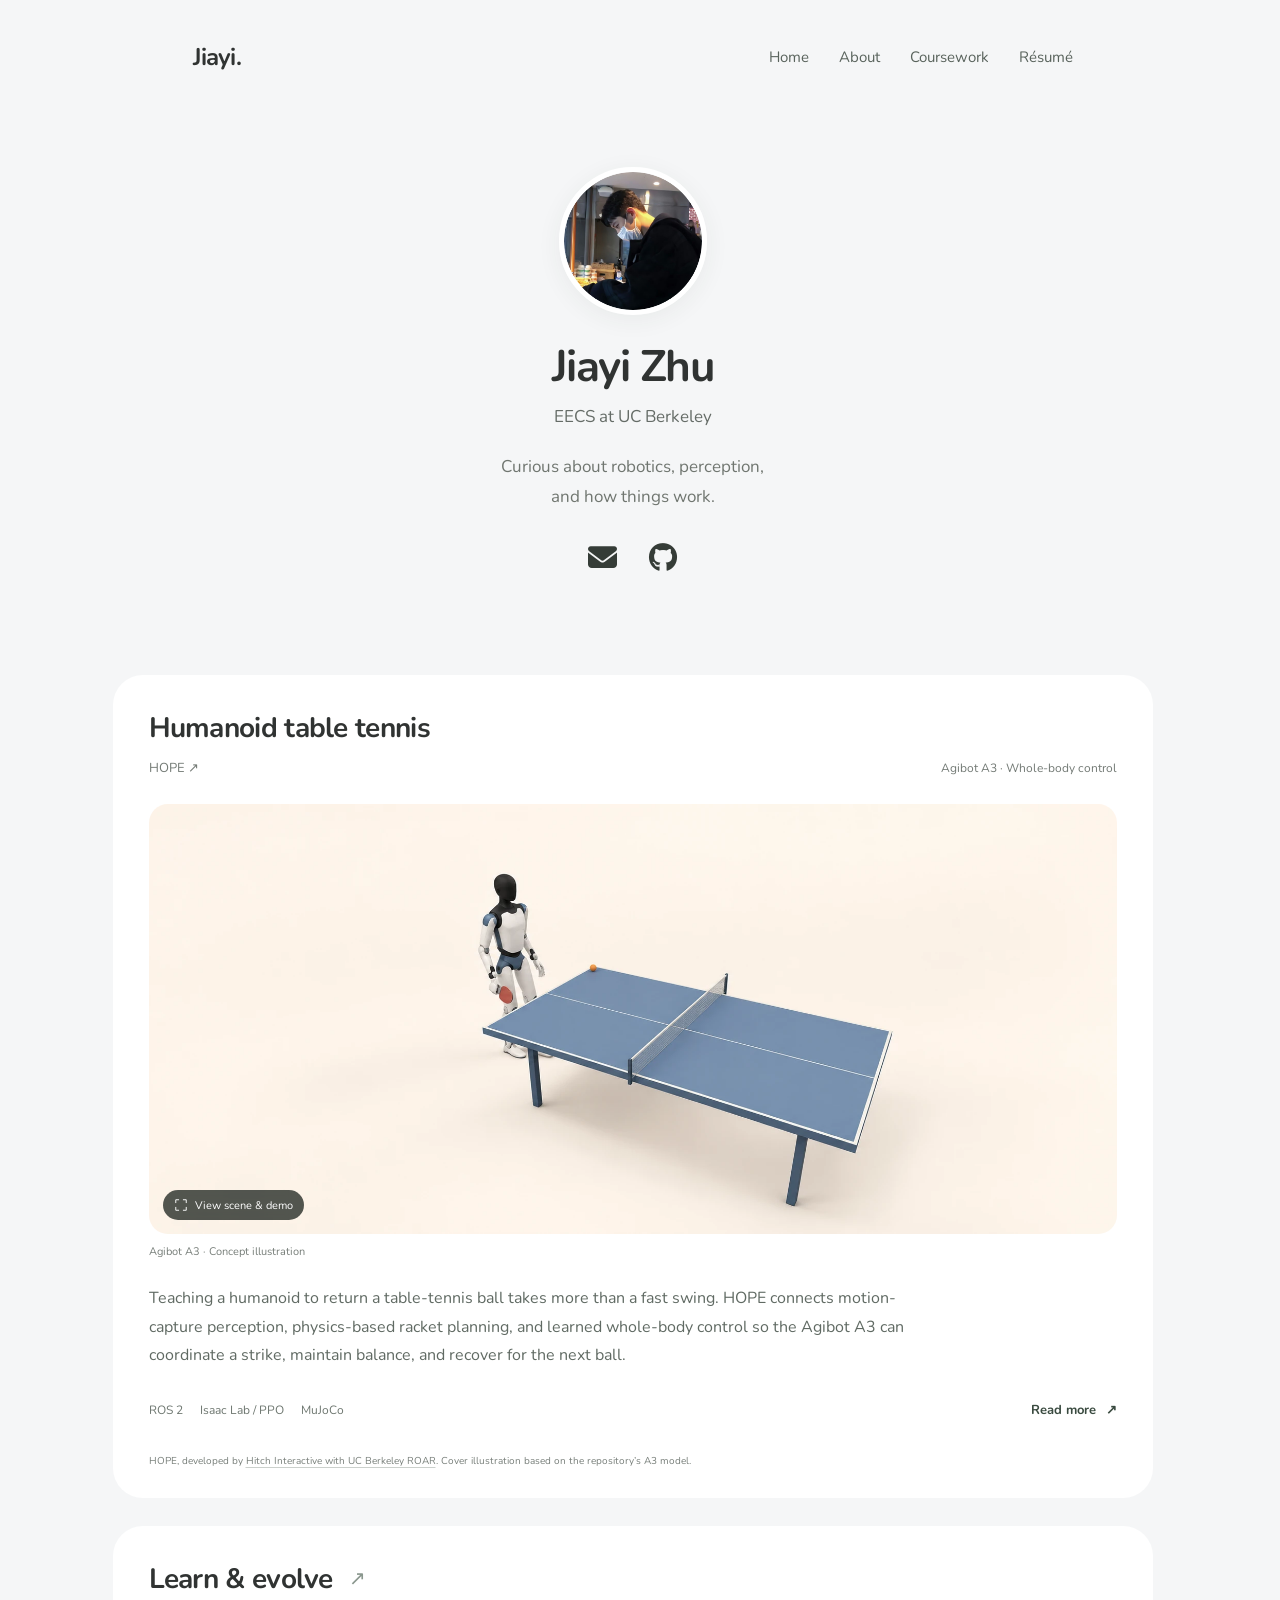
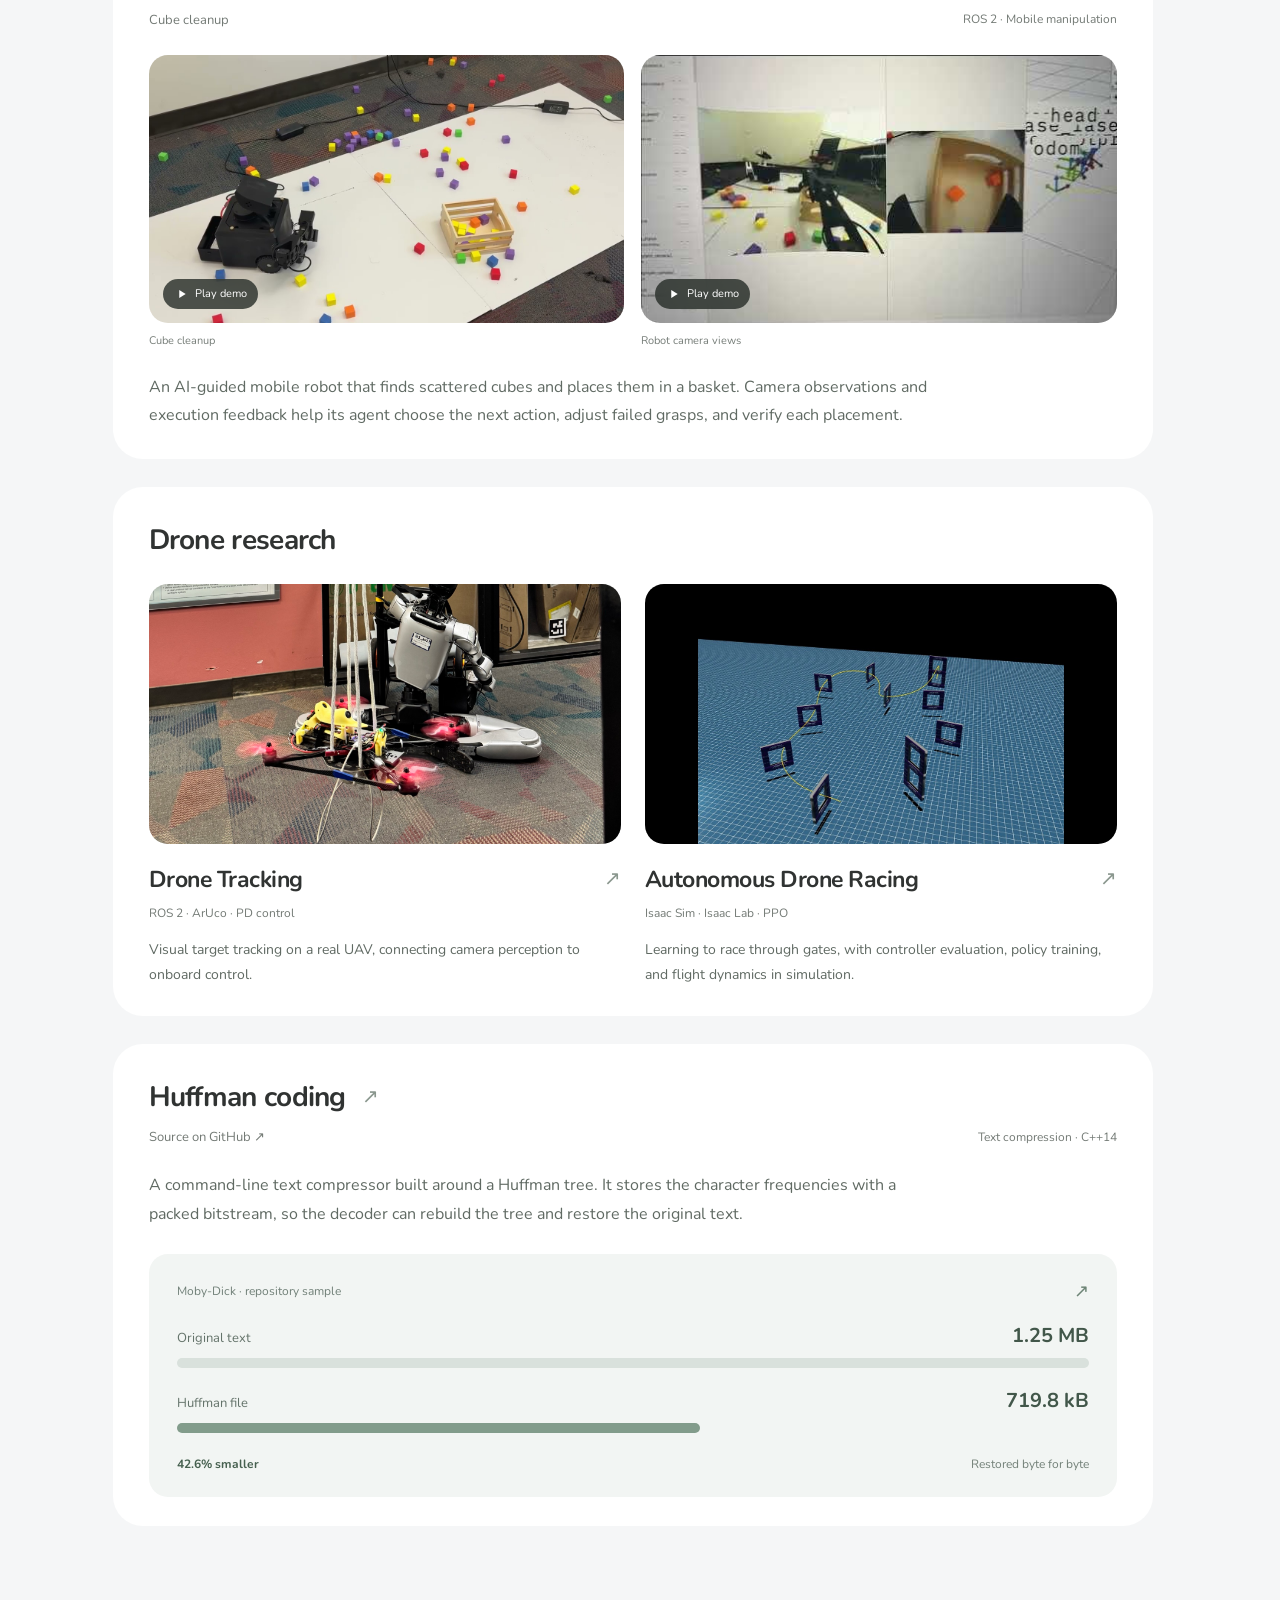
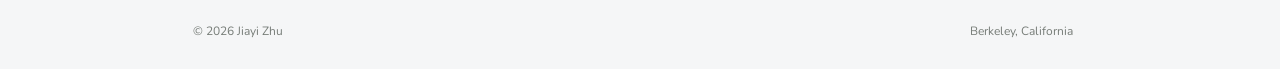
==== commit 3231394d: "Refresh personal website and project portfolio" ====
--- a/index.html
+++ b/index.html
@@ -1,232 +1,224 @@
-<!DOCTYPE html>
+<!doctype html>
 <html lang="en">
-
 <head>
-  <title>Zhuuuuuuu</title>
   <meta charset="utf-8">
-<meta name="viewport" content="width=device-width, initial-scale=1.0">
-<meta name="color-scheme" content="light dark">
-
-
-
-
-<meta name="author" content="Jiayi Zhu">
-<meta name="description" content=" Zhu&#39;s personal website">
-<meta name="keywords" content="blog,developer,personal">
-
-
-
-  <meta name="twitter:card" content="summary">
-  <meta name="twitter:title" content="Zhuuuuuuuu">
-  <meta name="twitter:description" content="Zhu&#39;s personal website">
-
-<meta property="og:url" content="https://dongc1.github.io/">
-  <meta property="og:site_name" content="Zhuuuuuuuu">
-  <meta property="og:title" content="Zhuuuuuuuu">
-  <meta property="og:description" content="Zhu&#39;s personal website">
-  <meta property="og:locale" content="en_us">
-  <meta property="og:type" content="website">
-
-
-
-
+  <meta name="viewport" content="width=device-width,initial-scale=1">
+  <meta name="description" content="Jiayi Zhu — EECS at UC Berkeley. Interested in robotics, perception, and systems.">
+  <title>Jiayi Zhu</title>
+  <link rel="icon" href="/favicon.svg" type="image/svg+xml">
+  <link rel="preload" href="/assets/nunito-regular.ttf" as="font" type="font/ttf" crossorigin>
+  <link rel="preload" href="/assets/nunito-bold.ttf" as="font" type="font/ttf" crossorigin>
+  <link rel="stylesheet" href="/site.css">
+  <script src="/site.js" defer></script>
 <link rel="canonical" href="https://dongc1.github.io/">
-
-
-<link rel="preload" href="/fonts/fa-brands-400.woff2" as="font" type="font/woff2" crossorigin>
-<link rel="preload" href="/fonts/fa-regular-400.woff2" as="font" type="font/woff2" crossorigin>
-<link rel="preload" href="/fonts/fa-solid-900.woff2" as="font" type="font/woff2" crossorigin>
-
-
-  
-  
-  <link rel="stylesheet" href="/css/coder.min.6445a802b9389c9660e1b07b724dcf5718b1065ed2d71b4eeaf981cc7cc5fc46.css" integrity="sha256-ZEWoArk4nJZg4bB7ck3PVxixBl7S1xtO6vmBzHzF/EY=" crossorigin="anonymous" media="screen" />
-
-
-
-
-
-
-
-
- 
-
-
-
-
-<link rel="icon" type="image/svg+xml" href="/img/favicon.svg" sizes="any">
-<link rel="icon" type="image/png" href="/img/favicon-32x32.png" sizes="32x32">
-<link rel="icon" type="image/png" href="/img/favicon-16x16.png" sizes="16x16">
-
-<link rel="apple-touch-icon" href="/images/apple-touch-icon.png">
-<link rel="apple-touch-icon" sizes="180x180" href="/images/apple-touch-icon.png">
-
-<link rel="manifest" href="/site.webmanifest">
-<link rel="mask-icon" href="/images/safari-pinned-tab.svg" color="#5bbad5">
-
-
-<link rel="alternate" type="application/rss+xml" href="/index.xml" title="Zhuuuuuuuu" />
-
-
-<meta name="generator" content="Hugo 0.148.2">
-
-
-
-
-
 </head>
-
-
-
-
-<body class="preload-transitions colorscheme-light">
-  
-<div class="float-container">
-    <a id="dark-mode-toggle" class="colorscheme-toggle">
-        <i class="fa-solid fa-adjust fa-fw" aria-hidden="true"></i>
-    </a>
-</div>
-
-
-  <main class="wrapper">
-    <nav class="navigation">
-  <section class="container">
-    
-    <a class="navigation-title" href="https://dongc1.github.io/">
-      Zhuuuuuuuu
-    </a>
-    
-    
-      <input type="checkbox" id="menu-toggle" />
-      <label class="menu-button float-right" for="menu-toggle">
-        <i class="fa-solid fa-bars fa-fw" aria-hidden="true"></i>
-      </label>
-      <ul class="navigation-list">
-        
-          
-            <li class="navigation-item">
-              <a class="navigation-link " href="/about/">About</a>
-            </li>
-          
-            <li class="navigation-item">
-              <a class="navigation-link " href="/contact/">Contact</a>
-            </li>
-          
-        
-        
-      </ul>
-    
-  </section>
-</nav>
-
-
-    <div class="content">
-      
-  <section class="container centered">
-  <div class="about">
-    
-  
-    <div class="avatar"><img src="/images/avatar.png" alt="avatar"></div>
-  
-
-
-
-
-    <h1>Jiayi Zhu</h1>
-
-<h2>I am EECS major in Berkeley</h2>
-
-
-
-    
-<ul>
-  
-    
-      <li>
-        <a href="mailto:dongc_1@berkeley.edu" aria-label="Email"   >
-          <i class="fa-solid fa-envelope fa-2x" aria-hidden="true"></i>
-        </a>
-      </li>
-    
-  
-    
-      <li>
-        <a href="https://github.com/dongc1/" aria-label="Github"   >
-          <i class="fa-brands fa-github fa-2x" aria-hidden="true"></i>
-        </a>
-      </li>
-    
-  
-</ul>
-
+<body>
+  <div class="site" id="home">
+    <header class="site-header">
+      <a class="wordmark" href="#home" aria-label="Jiayi Zhu home">Jiayi.</a>
+      <nav class="navigation" aria-label="Main navigation">
+        <a href="#home"><span>Home</span></a>
+        <a href="/about/"><span>About</span></a>
+        <a href="/coursework/"><span>Coursework</span></a>
+        <a href="/assets/Jiayi_Zhu_Resume.pdf" target="_blank" rel="noopener"><span>Résumé</span></a>
+      </nav>
+    </header>
+    <main>
+      <section class="home-panel" id="profile" aria-labelledby="home-title">
+        <div class="portrait-frame"><span class="portrait-ripples" aria-hidden="true"><span></span><span></span><span></span></span><img class="portrait" src="/assets/avatar.png" alt="Jiayi Zhu" width="148" height="148" draggable="false"></div>
+        <h1 id="home-title">Jiayi Zhu</h1>
+        <p class="affiliation">EECS at UC Berkeley</p>
+        <p class="introduction">Curious about robotics, perception,<br>and how things work.</p>
+        <div class="contact-links">
+          <a class="social-link" href="mailto:dongc_1@berkeley.edu" aria-label="Email Jiayi" title="Email">
+            <span class="icon-solid" aria-hidden="true">&#xf0e0;</span>
+          </a>
+          <a class="social-link" href="https://github.com/dongc1" target="_blank" rel="noopener" aria-label="Jiayi on GitHub" title="GitHub">
+            <span class="icon-brand" aria-hidden="true">&#xf09b;</span>
+          </a>
+        </div>
+      </section>
+      <section class="work-section" id="work" aria-label="Projects">
+        <article class="project-card">
+          <header class="project-heading"><h2>Humanoid table tennis</h2><div class="project-byline"><a href="https://github.com/dongc1/HOPE" target="_blank" rel="noopener">HOPE <span aria-hidden="true">↗</span></a><span>Agibot A3 · Whole-body control</span></div></header>
+          <div class="project-gallery hope-gallery">
+            <figure><a class="media-link" data-gallery="hope" data-media-index="0" href="/assets/hope-cover-color.webp" target="_blank" rel="noopener" aria-label="Explore the A3 scene and serving demo"><img src="/assets/hope-cover-color.webp" alt="An A3-inspired robot with a coral paddle beside a blue table-tennis table on a warm ivory background" width="1881" height="836" loading="lazy"><span class="media-hint" aria-hidden="true"><svg viewBox="0 0 24 24"><path d="M8 3H3v5m13-5h5v5M3 16v5h5m13-5v5h-5"/></svg><span>View scene &amp; demo</span></span></a><figcaption>Agibot A3 · Concept illustration</figcaption></figure>
+          </div>
+          <p class="project-description">Teaching a humanoid to return a table-tennis ball takes more than a fast swing. HOPE connects motion-capture perception, physics-based racket planning, and learned whole-body control so the Agibot A3 can coordinate a strike, maintain balance, and recover for the next ball.</p>
+          <details class="project-details">
+            <summary aria-label="More about Humanoid table tennis"><span class="project-topics"><span>ROS 2</span><span>Isaac Lab / PPO</span><span>MuJoCo</span></span><span class="details-label"><span class="when-closed">A closer look</span><span class="when-open">Show less</span><span class="details-toggle" aria-hidden="true"></span></span></summary>
+            <div class="details-body hope-details">
+              <div class="system-overview">
+                <h3>A complete perception-to-action loop</h3>
+                <ol class="system-flow" aria-label="HOPE system pipeline">
+                  <li><span>01</span><strong>Observe</strong><small>Track the ball</small></li>
+                  <li><span>02</span><strong>Plan</strong><small>Choose the strike</small></li>
+                  <li><span>03</span><strong>Act</strong><small>Move the whole body</small></li>
+                  <li><span>04</span><strong>Recover</strong><small>Prepare for the next ball</small></li>
+                </ol>
+                <p>The planner decides where and when the racket should meet the ball. A learned controller turns that compact goal into coordinated joint motion. This division connects explicit ball physics with a policy that handles the robot’s body.</p>
+              </div>
+              <div><h3>The challenge: timing, contact, and balance</h3><p>A useful return needs the right contact position, racket velocity, and strike time. The robot must also stay upright and finish in a state from which it can strike again. HOPE brings these pieces together in an open-source stack for the Agibot A3, with a unified forehand/backhand policy and a shared path from training to deployment.</p></div>
+              <div><h3>Tracking the ball and planning a return</h3><p>OptiTrack/NatNet or Chingmu/VRPN supplies motion-capture measurements through ROS 2. A C++ planner estimates the incoming flight and predicts gravity, aerodynamic drag, and table bounces. The no-spin physics model uses parameters fitted from real venue measurements.</p><p>At a virtual hitting plane, the planner chooses forehand or backhand, solves for a return toward the opponent’s half, and produces racket position, velocity, face normal, and timing. One frozen flight packet is used for each solve; the runtime holds the accepted command once the swing engages, keeping the target stable through the strike.</p><a class="detail-reference" href="https://github.com/dongc1/HOPE/blob/c2a627f26c957a079b5cc2586ab6cf49aae4a221/docs/PLANNER_INTERFACE.md" target="_blank" rel="noopener">Planner architecture <span aria-hidden="true">↗</span></a></div>
+              <div><h3>One policy for both sides</h3><p>A single feed-forward policy runs at 50 Hz for both forehand and backhand. It observes joint state, body motion and orientation, the offset to its recovery station, and the racket’s target position, velocity, and time-to-strike. Ball trajectories and stroke selection are handled outside the actor.</p><dl class="policy-facts"><div><dt>Observation</dt><dd>110 dimensions</dd></div><div><dt>Action</dt><dd>31 joint residuals</dd></div><div><dt>Control</dt><dd>50 Hz</dd></div></dl><p>The outputs become joint-position targets under the A3’s joint limits; the runtime keeps the two head joints at their nominal pose. The policy’s station feedback supports in-place recovery between strokes.</p></div>
+              <div><h3>Learning a continuous rally</h3><p>Training uses PPO in Isaac Lab with a forehand/backhand reference-motion pair. A privileged critic can use reference motion and true simulated racket state during training, while the deployed actor uses only its own observation contract.</p><p>Robot state carries across successive swings instead of resetting after every shot. Training therefore includes forehand-to-backhand transitions, balance, and recovery as part of a continuous sequence. Racket goals include samples fitted to the real venue; mass variation and external pushes add physical variation. Control runs at 50 Hz over 200 Hz simulated physics.</p><a class="detail-reference" href="https://github.com/dongc1/HOPE/blob/c2a627f26c957a079b5cc2586ab6cf49aae4a221/docs/TRAIN_POLICY.md" target="_blank" rel="noopener">Training design <span aria-hidden="true">↗</span></a></div>
+              <div><h3>Keeping simulation and deployment aligned</h3><p>The trained actor is exported to ONNX with metadata for observation layout, joint order, default pose, action scaling, and joint limits. These shared contracts let the runtime detect incompatible exports rather than silently interpret an action incorrectly.</p><p>Evaluation progresses from Isaac Lab to MuJoCo, then to a closed loop with the actual C++ planner and the message format used by the A3 runtime. Physical racket, table, and net contacts are evaluated in MuJoCo before hardware use. The deployment stack includes a native C++ controller and ROS 2 integration.</p></div>
+              <div><h3>A complementary model-based serve</h3><p>The repository also includes a separate serving workflow. It searches for an outgoing ball trajectory, derives the racket’s impact velocity and orientation, then uses damped-least-squares inverse kinematics to convert a Cartesian racket path into arm motion.</p><p>The serving video in the gallery shows this MuJoCo application. Its high-level A3 runtime commands the arms while the vendor controller retains the waist, neck, and legs. It is distinct from the learned whole-body return policy.</p><a class="detail-reference" href="https://github.com/dongc1/HOPE/blob/c2a627f26c957a079b5cc2586ab6cf49aae4a221/apps/a3_mujoco_serve/README.md" target="_blank" rel="noopener">Serving workflow &amp; demo <span aria-hidden="true">↗</span></a></div>
+              <div><h3>Current evidence and open questions</h3><p>The published October 13, 2026, 30-ball MuJoCo run of model_14600 recorded 30 racket contacts and 30 measured legal landings, with no falls during the continuous motion interval. It included 10 forehand and 20 backhand shots.</p><p><strong>The full validation gate did not pass.</strong> Station and support-foot behavior, recovery, final heading, event identity and timing, and forehand coverage still failed checks. These are simulator results for a specific run, not a hardware success rate or a completed qualification.</p><p>The current system is station-anchored, with in-place recovery. Free locomotion, spin-aware shot planning, opponent adaptation, and shot strategy remain outside the current scope.</p><a class="detail-reference" href="https://github.com/dongc1/HOPE/blob/c2a627f26c957a079b5cc2586ab6cf49aae4a221/docs/gates/model14600_gate3_30balls_20261013.md" target="_blank" rel="noopener">Read the experiment report <span aria-hidden="true">↗</span></a></div>
+              <a class="source-link" href="https://github.com/dongc1/HOPE" target="_blank" rel="noopener">Explore the repository <span aria-hidden="true">↗</span></a>
+            </div>
+          </details>
+          <p class="media-credit">HOPE, developed by <a href="https://github.com/hitchopen/HOPE" target="_blank" rel="noopener">Hitch Interactive with UC Berkeley ROAR</a>. Cover illustration based on the repository’s A3 model.</p>
+        </article>
+        <article class="project-card project-case learn-evolve-project" id="learn-evolve" data-project-title="Learn &amp; evolve">
+          <header class="project-heading"><h2><a class="project-title-link" href="#learn-evolve-details" data-project-open>Learn &amp; evolve<span aria-hidden="true">↗</span></a></h2><div class="project-byline"><span>Cube cleanup</span><span>ROS 2 · Mobile manipulation</span></div></header>
+          <div class="project-gallery learn-evolve-gallery">
+            <figure><a class="learn-demo-link" href="https://www.youtube.com/watch?v=HQdzelLkwUU" data-project-open data-project-demo-index="0" aria-label="Play Cube cleanup"><img src="/assets/learn-evolve-HQdzelLkwUU.jpg" alt="Mobile robot among colorful cubes beside a wooden collection basket" width="1280" height="720" loading="lazy"><span class="media-hint" aria-hidden="true"><svg viewBox="0 0 24 24"><path d="m9 5 11 7-11 7Z"/></svg><span>Play demo</span></span></a><figcaption>Cube cleanup</figcaption></figure>
+            <figure><a class="learn-demo-link" href="https://www.youtube.com/watch?v=LPFTRKnWlVc" data-project-open data-project-demo-index="1" aria-label="Play Robot camera views"><img src="/assets/learn-evolve-LPFTRKnWlVc.jpg" alt="Main and wrist camera views of the robot working with cubes" width="480" height="360" loading="lazy"><span class="media-hint" aria-hidden="true"><svg viewBox="0 0 24 24"><path d="m9 5 11 7-11 7Z"/></svg><span>Play demo</span></span></a><figcaption>Robot camera views</figcaption></figure>
+          </div>
+          <p class="project-description">An AI-guided mobile robot that finds scattered cubes and places them in a basket. Camera observations and execution feedback help its agent choose the next action, adjust failed grasps, and verify each placement.</p>
+          <details class="project-details">
+            <summary aria-label="More about Learn and evolve"><span class="project-topics"><span>AI agents</span><span>Visual feedback</span><span>Task recovery</span></span><span class="details-label">Project details</span></summary>
+            <div class="details-body learn-evolve-details" id="learn-evolve-details">
+              <div>
+                <div class="case-player" data-demo-group="learn-evolve" data-demo-poster="/assets/learn-evolve-HQdzelLkwUU.jpg">
+                  <div class="demo-stage"><a class="demo-poster" data-play-demo href="https://www.youtube.com/watch?v=HQdzelLkwUU" aria-label="Play Cube cleanup"><img src="/assets/learn-evolve-HQdzelLkwUU.jpg" alt="Cube cleanup"><span><svg viewBox="0 0 24 24" aria-hidden="true"><path d="m9 5 11 7-11 7Z"/></svg><span>Play Cube cleanup</span></span></a></div>
+                  <div class="demo-caption"><span data-demo-title>Cube cleanup</span><a data-demo-external href="https://www.youtube.com/watch?v=HQdzelLkwUU" target="_blank" rel="noopener">Open on YouTube ↗</a></div>
+                  <nav class="demo-playlist" aria-label="Learn and evolve demos"><a href="https://www.youtube.com/watch?v=HQdzelLkwUU" data-demo-index="0" data-demo-poster="/assets/learn-evolve-HQdzelLkwUU.jpg" aria-current="true">Cube cleanup</a><a href="https://www.youtube.com/watch?v=LPFTRKnWlVc" data-demo-index="1" data-demo-poster="/assets/learn-evolve-LPFTRKnWlVc.jpg">Robot camera views</a></nav>
+                </div>
+              </div>
+              <div>
+                <h3>AI that closes the loop</h3>
+                <p>Built on the Innate ROS 2 stack, a language-model agent turns a cleanup request into a sequence of pickup and basket-drop skills. After an attempt, execution feedback informs its next skill call and parameters. The task continues through observation, action, verification, and adjustment.</p>
+                <ol class="system-flow" aria-label="Robot feedback and improvement loop"><li><span>01</span><strong>Observe</strong><small>Locate the cube and inspect the scene</small></li><li><span>02</span><strong>Act</strong><small>Call a pickup or placement skill</small></li><li><span>03</span><strong>Check</strong><small>Read visual and execution feedback</small></li><li><span>04</span><strong>Adjust</strong><small>Change the next attempt and check again</small></li></ol>
+                <p>The agent manages task decisions and recovery. Onboard vision, inverse kinematics, and motion routines handle object detection, reachable poses, and physical execution. This gives the AI concrete skills to call and observable results to work with.</p>
+              </div>
+              <div>
+                <h3>Feedback the agent can act on</h3>
+                <p>Each skill reports what happened: no cube found, an unreachable grasp, an empty gripper, or an uncertain placement. Progress feedback can also include annotated camera images. The robot client sends these messages and failure reasons back to the agent, connecting the physical outcome to the next decision.</p>
+                <p>Main-camera observations guide search and base alignment; wrist-camera observations and gripper state help assess the grasp. A new pickup attempt starts by moving the arm clear of the camera and looking again, so its target comes from a fresh detection.</p>
+              </div>
+              <div>
+                <h3>How a failed attempt changes the next one</h3>
+                <p>The agent is given an explicit recovery policy that maps different failures to different adjustments:</p>
+                <ul class="case-steps learn-recovery-examples">
+                  <li><strong>Search</strong><span>If no cube is found, increase the search budget to 18 scan steps, then 24. The wider search helps distinguish a missed object from a cleared work area.</span></li>
+                  <li><strong>Reach</strong><span>If inverse kinematics rejects a grasp, retry with a small position offset: first 3 cm backward, then 3 cm to either side. Each new attempt observes the target again and checks reachability.</span></li>
+                  <li><strong>Grasp</strong><span>If the gripper is clearly empty, retry with a grasp target 5 mm lower and an adjusted closure setting. Further retries use small lateral offsets to change the approach.</span></li>
+                  <li><strong>Place</strong><span>If the cube remains in the gripper, retry the basket drop. If the gripper is empty or the cube was lost, return to pickup. If the basket cannot be found, expand the visual search and alignment attempt.</span></li>
+                </ul>
+              </div>
+              <div>
+                <h3>Two levels of correction</h3>
+                <p>Corrections happen both inside a skill and between skill calls. During a pickup, wrist-camera feedback refines alignment before the gripper closes. When the wrist view is insufficient, the skill can return to the main camera and wheels to recover a usable approach. A clearly empty grasp also triggers one local reclose attempt.</p>
+                <p>If the skill still fails, its result returns to the AI agent. The agent’s recovery instructions then guide a revised call, such as a broader search or a changed grasp offset. Local visual correction and task-level replanning work together across the cleanup loop.</p>
+              </div>
+              <div>
+                <h3>Verify before moving on</h3>
+                <p>An uncertain grasp can proceed to the basket when there is no clear evidence of an empty gripper. Placement uses stricter verification: the robot finds the basket again, aligns, releases, and checks the result. The task policy counts a cube only after a verified successful drop; an uncertain outcome triggers another check or recovery attempt.</p>
+                <p>Saved camera images, target poses, and arm-state records make each attempt inspectable. They help trace whether a failure arose during detection, alignment, reachability, grasping, or release, supporting further development of the skills and recovery rules.</p>
+              </div>
+              <div>
+                <h3>What improves between attempts</h3>
+                <p>The current implementation adapts the next action within the task: what to look for, which skill to call, and which parameters to change. Its recovery rules are supplied in the agent prompt and skill code. The model’s weights remain fixed during this loop; the project explores how AI-directed retries and physical feedback can support more reliable manipulation.</p>
+              </div>
+              <a class="source-link" href="https://www.youtube.com/watch?v=HQdzelLkwUU" target="_blank" rel="noopener">Watch on YouTube <span aria-hidden="true">↗</span></a>
+            </div>
+          </details>
+        </article>
+        <section class="project-group" id="drone-projects" aria-labelledby="drone-research-title">
+          <h2 id="drone-research-title">Drone research</h2>
+          <div class="project-pair">
+          <article class="project-card project-case" id="drone-tracking" data-project-title="Drone Tracking">
+            <a class="case-entry" href="#drone-flight-details" data-project-open aria-label="Explore Drone Tracking"><img src="/assets/drone-flight.jpg" alt="Tethered quadrotor during a visual tracking flight test" loading="lazy"></a>
+            <header class="project-heading"><h3><a class="project-title-link" href="#drone-flight-details" data-project-open>Drone Tracking<span aria-hidden="true">↗</span></a></h3><div class="project-byline"><span>ROS 2 · ArUco · PD control</span></div></header>
+            <p class="project-description">Visual target tracking on a real UAV, connecting camera perception to onboard control.</p>
+            <details class="project-details">
+              <summary aria-label="More about Drone Tracking"><span class="project-topics"><span>ROS 2 / ArUco</span><span>PD control</span><span>Jetson / Betaflight</span></span><span class="details-label">Project details</span></summary>
+              <div class="details-body drone-case">
+              <div id="drone-flight-details">
+                <div class="case-player" data-demo-group="flight" data-demo-poster="/assets/drone-flight.jpg">
+ <div class="demo-stage"><a class="demo-poster" data-play-demo href="https://www.youtube.com/watch?v=G2pCyJFHyck" aria-label="Play Target tracking"><img src="/assets/drone-flight.jpg" alt="Target tracking"><span><svg viewBox="0 0 24 24" aria-hidden="true"><path d="m9 5 11 7-11 7Z"/></svg><span>Play Target tracking</span></span></a></div>
+ <div class="demo-caption"><span data-demo-title>Target tracking</span><a data-demo-external href="https://www.youtube.com/watch?v=G2pCyJFHyck" target="_blank" rel="noopener">Open original ↗</a></div>
+ <nav class="demo-playlist" aria-label="Flight recordings"><a href="https://www.youtube.com/watch?v=G2pCyJFHyck" data-demo-index="0" aria-current="true">Target tracking</a><a href="https://www.youtube.com/watch?v=LBzI1GDyFOo" data-demo-index="1">Target acquisition</a><a href="https://www.youtube.com/watch?v=jF4QE1jB2JU" data-demo-index="2">Controller tuning</a><a href="https://www.youtube.com/watch?v=WFyeybVqn1Q" data-demo-index="3">Tracking response</a></nav></div>
+                <section class="case-section"><h3>Camera to controller</h3><ol class="case-steps"><li><strong>Locate</strong><span>ROS 2 ArUco detection measures image-space target error.</span></li><li><strong>Respond</strong><span>Cascaded PD control on Jetson Xavier sends Betaflight RC commands.</span></li><li><strong>Tune</strong><span>Real flight tests refine the combined tracking and control response.</span></li></ol></section>
+                <section class="case-section"><h3>Signal path</h3><div class="signal-flow"><span>Camera</span><b>→</b><span>Target offset</span><b>→</b><span>PD control</span><b>→</b><span>Flight command</span></div><p class="technical-line"><code>/arducam/image_raw</code> → <code>/marker_pixel</code> → image error → <code>/desired_pose</code></p></section>
+                <details class="case-disclosure"><summary>Onboard integration &amp; calibration</summary><p>Jetson Xavier hosts ROS 2; Betaflight receives RC output. Calibration includes Kalibr camera calibration and IMU noise characterization with Allan variance.</p></details>
+              </div>
+                <a class="source-link" href="https://fieldditian.top/#experience" target="_blank" rel="noopener">View project reference <span aria-hidden="true">↗</span></a>
+              </div>
+            </details>
+          </article>
+          <article class="project-card project-case" id="drone-racing" data-project-title="Autonomous Drone Racing">
+            <a class="case-entry" href="#drone-simulation-details" data-project-open aria-label="Explore Autonomous Drone Racing"><img src="/assets/drone-racing-5pAsvn5sCaI.jpg" alt="Racing policy flying a gate course with a yellow trajectory trail" loading="lazy"></a>
+            <header class="project-heading"><h3><a class="project-title-link" href="#drone-simulation-details" data-project-open>Autonomous Drone Racing<span aria-hidden="true">↗</span></a></h3><div class="project-byline"><span>Isaac Sim · Isaac Lab · PPO</span></div></header>
+            <p class="project-description">Learning to race through gates, with controller evaluation, policy training, and flight dynamics in simulation.</p>
+            <details class="project-details">
+              <summary aria-label="More about Autonomous Drone Racing"><span class="project-topics"><span>PD / MPC</span><span>Isaac Lab / PPO</span><span>Learned dynamics</span></span><span class="details-label">Project details</span></summary>
+              <div class="details-body drone-case">
+              <div id="drone-simulation-details">
+                <div class="case-player" data-demo-group="simulation" data-demo-poster="/assets/drone-racing-5pAsvn5sCaI.jpg">
+ <div class="demo-stage"><a class="demo-poster" data-play-demo href="https://www.youtube.com/watch?v=5pAsvn5sCaI" aria-label="Play Racing policy"><img src="/assets/drone-racing-5pAsvn5sCaI.jpg" alt="Racing policy"><span><svg viewBox="0 0 24 24" aria-hidden="true"><path d="m9 5 11 7-11 7Z"/></svg><span>Play Racing policy</span></span></a></div>
+ <div class="demo-caption"><span data-demo-title>Racing policy</span><a data-demo-external data-demo-name="Racing policy" href="https://www.youtube.com/watch?v=5pAsvn5sCaI" target="_blank" rel="noopener">Open original ↗</a></div>
+ </div>
+                <section class="case-section"><h3>Building the simulation workflow</h3><ol class="case-steps"><li><strong>Control</strong><span>Isaac Sim supports PD and MPC experiments.</span></li><li><strong>Learn</strong><span>Isaac Lab and skrl train PPO racing policies.</span></li><li><strong>Model</strong><span>A neural model fitted to A2RL flight data replaces simulation dynamics, preparing for later policy fine-tuning.</span></li></ol></section>
+                <details class="case-disclosure"><summary>Training &amp; external control</summary><p>Isaac Lab defines observations, actions, rewards, and termination. skrl collects rollouts and updates PPO. The ROS bridge exchanges external commands and simulated sensor/state data; PPO steps the environment directly.</p></details>
+                <details class="case-disclosure workflow-disclosure"><summary>Isaac Lab workflow</summary><div class="workflow-map" aria-label="Training workflow"><span>Task key</span><b>→</b><span>Gym + Hydra</span><b>→</b><span>EnvCfg + scene</span><b>↓</b><span>Policy action</span><b>→</b><span>Motor dynamics</span><b>→</b><span>Isaac Sim</span><b>↓</b><span>Observation · Reward · Done</span><b>→</b><span>Rollout + PPO update</span><b>↻</b></div><div class="workflow-branches"><details class="workflow-branch"><summary>Task registration</summary><p>The task key resolves through Gym registration to the environment, EnvCfg, and agent configuration. Hydra loads both configurations.</p></details><details class="workflow-branch"><summary>Environment & assets</summary><p>EnvCfg combines scene, observations, actions, commands, events, rewards, and termination. Track YAML places gate assets; the scene adds the seven-inch drone, ground, lighting, camera, IMU, and collision sensors.</p></details><details class="workflow-branch"><summary>Actions & physics</summary><p>ControlAction interprets policy actions. Motor dynamics and control allocation produce thrust and torque, applied to the drone body as Isaac Sim advances physics.</p></details><details class="workflow-branch"><summary>Feedback & PPO</summary><p>Drone state, target gate, previous action, and sensors form observations. Progress, gate passage, collisions, and stability affect reward. Collision, missed gates, distance limits, or timeout can end an episode. The skrl wrapper passes feedback into rollout collection and PPO updates.</p></details><details class="workflow-branch"><summary>ROS bridge</summary><p>External motor or RC commands enter the bridge, which steps simulation and publishes pose, velocity, camera, target-gate, and telemetry data. Direct motor commands take priority over RC overrides, followed by hover or zero-action fallback.</p></details><details class="workflow-branch"><summary>Run, replay & inspect</summary><p>The main entry points are model/skrl/train.py and model/skrl/play.py. ROS launch and telemetry tools support external control. RSL-RL and DreamerV3 entry points are also documented; the source notes uncertain RSL-RL registration.</p></details><details class="workflow-branch"><summary>Configuration & checks</summary><p>Task, MDP, dynamics, asset, track, and agent files define the experiment. Unit tests, a headless Isaac smoke test, and a Makefile smoke test are separate validation paths.</p></details></div><a class="detail-reference" href="https://fieldditian.top/#experience" target="_blank" rel="noopener">Original architecture canvas ↗</a></details>
+                <section class="case-section"><h3>Training records</h3><div class="training-records"><details class="training-record"><summary>Training replay<span aria-hidden="true">+</span></summary><a href="/assets/drone-training-replay.png" target="_blank" rel="noopener" aria-label="Open full training replay image"><img src="/assets/drone-training-replay.png" alt="Training replay from the reference project" loading="lazy"></a></details><details class="training-record"><summary>Reward behavior<span aria-hidden="true">+</span></summary><a href="/assets/drone-reward.png" target="_blank" rel="noopener" aria-label="Open full reward behavior image"><img src="/assets/drone-reward.png" alt="Reward behavior from the reference project" loading="lazy"></a></details><details class="training-record"><summary>Training curves<span aria-hidden="true">+</span></summary><a href="/assets/drone-training-curves.png" target="_blank" rel="noopener" aria-label="Open full training curves image"><img src="/assets/drone-training-curves.png" alt="Training curves from the reference project" loading="lazy"></a></details></div></section>
+              </div>
+                <a class="source-link" href="https://fieldditian.top/#experience" target="_blank" rel="noopener">View project reference <span aria-hidden="true">↗</span></a>
+              </div>
+            </details>
+          </article>
+          </div>
+        </section>
+        <article class="project-card project-case huffman-project" id="huffman-coding" data-project-title="Huffman coding">
+          <header class="project-heading"><h2><a class="project-title-link" href="#huffman-details" data-project-open>Huffman coding<span aria-hidden="true">↗</span></a></h2><div class="project-byline"><a href="https://github.com/dongc1/huffman-coding" target="_blank" rel="noopener">Source on GitHub <span aria-hidden="true">↗</span></a><span>Text compression · C++14</span></div></header>
+          <p class="project-description">A command-line text compressor built around a Huffman tree. It stores the character frequencies with a packed bitstream, so the decoder can rebuild the tree and restore the original text.</p>
+          <a class="compression-preview" href="#huffman-details" data-project-open>
+            <span class="compression-example">Moby-Dick · repository sample<span aria-hidden="true">↗</span></span>
+            <span class="compression-row"><span class="compression-row-label">Original text<strong>1.25 MB</strong></span><span class="compression-track"><span class="compression-bar original"></span></span></span>
+            <span class="compression-row"><span class="compression-row-label">Huffman file<strong>719.8 kB</strong></span><span class="compression-track"><span class="compression-bar packed" style="width:57.4%"></span></span></span>
+            <span class="compression-result"><strong>42.6% smaller</strong><span>Restored byte for byte</span></span>
+          </a>
+          <details class="project-details">
+            <summary aria-label="More about Huffman coding"><span class="project-topics"><span>C++14</span><span>Huffman tree</span><span>Binary I/O</span></span><span class="details-label">Project details</span></summary>
+            <div class="details-body huffman-details" id="huffman-details">
+              <div>
+                <h3>From text to bits, and back</h3>
+                <ol class="system-flow" aria-label="Huffman compression workflow"><li><span>01</span><strong>Count</strong><small>Character frequencies</small></li><li><span>02</span><strong>Build</strong><small>Prefix-code tree</small></li><li><span>03</span><strong>Pack</strong><small>Codes into bytes</small></li><li><span>04</span><strong>Restore</strong><small>Rebuild and decode</small></li></ol>
+                <p>The command-line program offers compression and decompression. Each operation takes an input path and an output path, writes the result, and exits. The implementation connects data structures to file storage: ordered maps count characters, a priority queue builds the tree, and a separate storage class handles bit packing.</p>
+                <a class="detail-reference" href="https://github.com/dongc1/huffman-coding/blob/8a05792a7f9c7d12ab65164979a6a091f5cac800/HuffmanDriver.cpp" target="_blank" rel="noopener">Command-line entry point <span aria-hidden="true">↗</span></a>
+              </div>
+              <div><h3>A tree shaped by the input</h3><p>Character counts are stored in <code>std::map</code>. A min-priority queue repeatedly merges the two lightest nodes into a parent until one tree remains. A recursive walk assigns 0 to each left edge and 1 to each right edge, giving every character a prefix code.</p><p>The code lengths depend on the input distribution. Frequent characters can use short paths, reducing the number of bits needed for the message. Keeping symbols in an ordered map gives encoding and decoding the same insertion order when rebuilding the tree in this implementation.</p><a class="detail-reference" href="https://github.com/dongc1/huffman-coding/blob/8a05792a7f9c7d12ab65164979a6a091f5cac800/Huffman.cpp" target="_blank" rel="noopener">Frequency table, tree, and dictionary <span aria-hidden="true">↗</span></a></div>
+              <div><h3>The compressed file carries its own dictionary data</h3><div class="signal-flow" aria-label="Compressed file layout"><span>Header length</span><b>→</b><span>Frequency records</span><b>→</b><span>Packed codes + EOF</span></div><p class="huffman-format-copy">The header records each symbol as an eight-digit binary string with its frequency. The payload packs variable-length codes into bytes. A pseudo-EOF code marks the end of the message, so the decoder can distinguish real data from padding in the final byte.</p><a class="detail-reference" href="https://github.com/dongc1/huffman-coding/blob/8a05792a7f9c7d12ab65164979a6a091f5cac800/Storage/Storage.cpp" target="_blank" rel="noopener">Header and bit storage <span aria-hidden="true">↗</span></a></div>
+              <div><h3>Decoding across byte boundaries</h3><p>The decoder reads the stored frequencies and rebuilds the tree. It follows each bit to a leaf, writes the corresponding character, and returns to the root. If a code spans two bytes, the remaining bits carry into the next chunk. Decoding stops when the pseudo-EOF leaf is reached.</p></div>
+              <div><h3>Measured on the repository’s samples</h3><p>All five bundled text files were compressed and restored using the unmodified C++ source. Every restored file matched its input byte for byte.</p><div class="compression-table-wrap" role="region" aria-label="Compression results" tabindex="0"><table class="compression-table"><thead><tr><th scope="col">Sample</th><th scope="col">Original</th><th scope="col">Compressed</th><th scope="col">Change</th></tr></thead><tbody><tr><th scope="row">100west</th><td>20.4 kB</td><td>11.7 kB</td><td>42.5% smaller</td></tr><tr><th scope="row">Sherlock Holmes</th><td>6.34 MB</td><td>3.61 MB</td><td>43.2% smaller</td></tr><tr><th scope="row">Moby-Dick</th><td>1.25 MB</td><td>719.8 kB</td><td>42.6% smaller</td></tr><tr><th scope="row">go go gophers</th><td>17 B</td><td>121 B</td><td>104 B larger</td></tr><tr><th scope="row">2 MB text sample</th><td>2.17 MB</td><td>1.15 MB</td><td>47.1% smaller</td></tr></tbody></table></div><p class="measurement-note">Checked October 16, 2026 · Sizes include the header · Decimal kB / MB</p><p>The 17-byte sample grows to 121 bytes because the decoding header outweighs the payload savings. Larger samples here shrink by roughly 43–47%; results depend on the text and its character distribution.</p><a class="detail-reference" href="/assets/huffman-validation.json" target="_blank" rel="noopener">Exact sizes &amp; verification record <span aria-hidden="true">↗</span></a></div>
+              <div><h3>C++ implementation notes</h3><p>The Huffman class implements a copy constructor, assignment operator, and destructor, with recursive deep-copy and tree cleanup. Encoding and storage are separated into their own classes.</p><details class="case-disclosure"><summary>File format details</summary><p>The current format targets text input, reserves byte <code>0x7F</code> for the end marker, and stores a native four-byte header length. The measurements above cover the repository’s five bundled text files on one local build.</p></details><a class="detail-reference" href="https://github.com/dongc1/huffman-coding/blob/8a05792a7f9c7d12ab65164979a6a091f5cac800/Huffman.h" target="_blank" rel="noopener">Class interface <span aria-hidden="true">↗</span></a></div>
+              <a class="source-link" href="https://github.com/dongc1/huffman-coding" target="_blank" rel="noopener">Explore the repository <span aria-hidden="true">↗</span></a>
+            </div>
+          </details>
+        </article>
+      </section>
+    </main>
+    <footer><span>© 2026 Jiayi Zhu</span><span>Berkeley, California</span></footer>
   </div>
-
-  
-
-</section>
-
-
+  <dialog class="project-viewer" id="project-viewer" aria-labelledby="project-viewer-title" aria-describedby="project-viewer-intro">
+    <header class="project-viewer-header"><div class="project-viewer-heading-row"><h2 id="project-viewer-title"></h2><button class="project-viewer-close icon-button" type="button" aria-label="Close project details" autofocus><svg viewBox="0 0 24 24" aria-hidden="true"><path d="m6 6 12 12M6 18 18 6"/></svg></button></div></header>
+    <div class="project-viewer-content">
+      <p class="project-viewer-meta"></p>
+      <p id="project-viewer-intro"></p>
+      <div class="project-viewer-sections"></div>
+      <div class="project-viewer-footer"><div class="project-viewer-topics"></div><a class="project-viewer-source source-link" target="_blank" rel="noopener">Explore the repository <span aria-hidden="true">↗</span></a></div>
     </div>
-
-    <footer class="footer">
-  <section class="container">
-    ©
-    
-    2025
-     Jiayi Zhu 
-    ·
-    
-    Powered by <a href="https://gohugo.io/" target="_blank" rel="noopener">Hugo</a>
-    
-  </section>
-</footer>
-
-  </main>
-
-  
-
-  
-  
-  <script src="/js/coder.min.6ae284be93d2d19dad1f02b0039508d9aab3180a12a06dcc71b0b0ef7825a317.js" integrity="sha256-auKEvpPS0Z2tHwKwA5UI2aqzGAoSoG3McbCw73gloxc="></script>
-  
-
-  
-
-  
-
-
-  
-
-  
-
-  
-
-  
-
-  
-
-  
-
-  
-
-  
-
-  
-
-  
-
-  
-
-  
-
-  
-
-  
-
-  
-
-  
-
-  
+  </dialog>
+  <dialog class="media-viewer" aria-labelledby="viewer-title" aria-describedby="viewer-caption">
+    <div class="viewer-shell">
+      <header class="viewer-header"><h2 id="viewer-title"></h2><button class="viewer-close icon-button" type="button" aria-label="Close gallery" autofocus><svg viewBox="0 0 24 24" aria-hidden="true"><path d="m6 6 12 12M6 18 18 6"/></svg></button></header>
+      <div class="viewer-stage"></div>
+      <div class="viewer-bottom"><div class="viewer-description"><p id="viewer-caption" aria-live="polite"></p><a class="viewer-source" target="_blank" rel="noopener">View original <span aria-hidden="true">↗</span></a></div><div class="viewer-controls"><button class="viewer-prev icon-button" type="button" aria-label="Previous image or video"><svg viewBox="0 0 24 24" aria-hidden="true"><path d="m14 6-6 6 6 6"/></svg></button><span class="viewer-count" aria-live="polite"></span><button class="viewer-next icon-button" type="button" aria-label="Next image or video"><svg viewBox="0 0 24 24" aria-hidden="true"><path d="m10 6 6 6-6 6"/></svg></button></div></div>
+      <p class="viewer-status" role="status" hidden></p>
+    </div>
+  </dialog>
 </body>
 </html>
--- a/site.css
+++ b/site.css
@@ -0,0 +1,450 @@
+@font-face { font-family: Nunito; font-style: normal; font-weight: 400; font-display: swap; src: url('/assets/nunito-regular.ttf') format('truetype'); }
+@font-face { font-family: Nunito; font-style: normal; font-weight: 700; font-display: swap; src: url('/assets/nunito-bold.ttf') format('truetype'); }
+@font-face { font-family: OriginalIcons; font-style: normal; font-weight: 900; font-display: block; src: url('/assets/fa-solid-900.woff2') format('woff2'); }
+@font-face { font-family: OriginalBrands; font-style: normal; font-weight: 400; font-display: block; src: url('/assets/fa-brands-400.woff2') format('woff2'); }
+* { box-sizing: border-box; }
+html { background: #f5f6f7; scrollbar-gutter: stable; }
+body { margin: 0; font-family: Nunito, ui-rounded, -apple-system, BlinkMacSystemFont, sans-serif; color: #303332; -webkit-font-smoothing: antialiased; }
+::selection { background: #e3e7e4; }
+a { color: inherit; text-decoration: none; }
+h1, h2, h3, p { margin: 0; }
+a, button, summary { -webkit-tap-highlight-color: transparent; }
+a:focus-visible, button:focus-visible, summary:focus-visible { outline: 2px solid #626b66; outline-offset: 5px; }
+button { font: inherit; color: inherit; cursor: pointer; }
+[hidden] { display: none !important; }
+.site { width: min(880px, calc(100% - 96px)); min-height: 100svh; display: flex; flex-direction: column; margin: 0 auto; }
+.site-header { display: flex; align-items: center; justify-content: space-between; gap: 20px; padding-top: 36px; }
+.wordmark { font-size: 24px; line-height: 1; font-weight: 700; letter-spacing: -.8px; }
+.navigation { display: flex; align-items: center; gap: 30px; }
+.navigation a { display: block; padding-block: 10px; font-size: 15px; color: #59635c; line-height: 1.5; white-space: nowrap; }
+.navigation a > span { display: inline-block; transform-origin: center; transition: transform .32s cubic-bezier(.2,.75,.25,1), opacity .28s ease, color .2s ease; }
+.navigation a[aria-current] { color: #303532; font-weight: 700; }
+.navigation a:focus-visible > span { transform: scale(1.18); color: #202922; }
+@media (hover: hover) and (pointer: fine) {
+  .navigation:has(a:hover) a > span { transform: scale(.96); opacity: .8; }
+  .navigation a:has(+ a:hover) > span, .navigation a:hover + a > span { transform: scale(.9); opacity: .7; }
+  .navigation:has(a:hover) a:hover > span { transform: translateY(-1px) scale(1.18); opacity: 1; color: #202922; }
+}
+main { flex: 1; }
+.home-panel { text-align: center; padding: 88px 0 86px; }
+.portrait-frame { display: block; position: relative; width: 148px; height: 148px; margin: 0 auto; border-radius: 50%; user-select: none; -webkit-user-select: none; }
+.portrait { display: block; position: relative; width: 100%; height: 100%; object-fit: cover; border-radius: 50%; border: 5px solid #fff; box-shadow: 0 5px 24px #303c3310; transition: transform .4s cubic-bezier(.2,.75,.25,1), box-shadow .4s; }
+.portrait-ripples { position: absolute; inset: 0; border-radius: inherit; pointer-events: none; opacity: 0; transition: opacity .65s ease; }
+.portrait-ripples > span { position: absolute; inset: 0; border: 1px solid #9baea3; border-radius: inherit; box-shadow: 0 0 8px #a8bbb31c, inset 0 0 6px #a8bbb314; opacity: 0; }
+@keyframes portrait-ripple {
+  0% { transform: scale(1.02); opacity: 0; }
+  18% { opacity: .42; }
+  62% { opacity: .14; }
+  100% { transform: scale(1.95); opacity: 0; }
+}
+@media (hover: hover) and (pointer: fine) {
+  .portrait-ripples > span { animation: portrait-ripple 8.4s linear infinite paused; }
+  .portrait-ripples > span:nth-child(2) { animation-delay: -2.8s; }
+  .portrait-ripples > span:nth-child(3) { animation-delay: -5.6s; }
+  .portrait-frame:hover .portrait-ripples { opacity: 1; }
+  .portrait-frame:hover .portrait-ripples > span { animation-play-state: running; }
+  .portrait-frame:hover .portrait { transform: scale(1.06) rotate(-4deg); box-shadow: 0 14px 32px #303c3326; }
+}
+.home-panel h1 { font-size: 44px; line-height: 1.25; font-weight: 700; letter-spacing: -1.5px; margin-top: 25px; }
+.affiliation { font-size: 17px; line-height: 1.6; margin-top: 8px; color: #656c67; }
+.introduction { font-size: 17px; line-height: 1.8; color: #707670; margin-top: 22px; }
+.contact-links { display: flex; justify-content: center; gap: 19px; margin-top: 24px; }
+.social-link { display: inline-flex; align-items: center; justify-content: center; width: 42px; height: 42px; color: #353c37; border-radius: 4px; transition: color .18s; }
+.social-link:hover { color: #728273; }
+.icon-solid, .icon-brand { font-size: 29px; line-height: 1; font-style: normal; font-variant: normal; text-rendering: auto; }
+.icon-solid { font-family: OriginalIcons; font-weight: 900; }
+.icon-brand { font-family: OriginalBrands; font-weight: 400; }
+.work-section { width: min(1040px, calc(100vw - 80px)); margin-left: 50%; transform: translateX(-50%); display: grid; gap: 28px; padding: 10px 0 72px; scroll-margin-top: 30px; }
+.project-card, .project-group { background: #fff; border-radius: 30px; padding: 35px 36px 29px; box-shadow: 0 0 0 1px transparent, 0 4px 12px #29382e00; transition: transform .3s cubic-bezier(.2,.75,.25,1), box-shadow .3s; }
+.project-card:focus-within, .project-group:focus-within { box-shadow: 0 0 0 1px #bfcac2, 0 14px 36px #29382e0f; }
+.project-card.has-project-viewer { cursor: pointer; }
+.has-project-viewer .project-details { display: none; }
+.project-actions { display: flex; justify-content: space-between; align-items: center; gap: 20px; margin-top: 18px; }
+.project-read-more { display: inline-flex; align-items: center; gap: 10px; min-height: 44px; border: 0; border-radius: 4px; background: none; padding: 0; color: #3a4b40; font-size: 13px; font-weight: 700; white-space: nowrap; }
+.project-read-more span { transition: transform .25s; }
+.project-card:hover .project-read-more span { transform: translate(2px, -2px); }
+@media (hover: hover) and (pointer: fine) {
+  .project-card:hover, .project-group:hover { transform: translateY(-6px); box-shadow: 0 0 0 1px #dce3dd, 0 20px 48px #29382e14; }
+  .project-card:hover .details-label { color: #667f6d; }
+}
+.project-card.is-expanded { box-shadow: 0 0 0 1px #cdd8d0, 0 14px 38px #29382e0c; }
+.project-card.is-expanded .details-body { animation: details-appear .28s ease-out; }
+@keyframes details-appear { from { opacity: 0; transform: translateY(6px); } to { opacity: 1; transform: translateY(0); } }
+.project-heading h2, .project-group > h2 { font-size: 28px; font-weight: 700; line-height: 1.3; letter-spacing: -.7px; }
+.project-byline { display: flex; justify-content: space-between; gap: 20px; align-items: center; margin-top: 12px; color: #737a75; font-size: 13px; line-height: 1.6; }
+.project-byline > span:last-child { font-size: 12px; }
+.project-byline a:hover { text-decoration: underline; text-underline-offset: 4px; }
+.project-gallery { display: grid; gap: 17px; margin-top: 25px; }
+.project-gallery figure { margin: 0; min-width: 0; }
+.project-gallery figure > a { display: block; overflow: hidden; border-radius: 19px; background: #edf0f2; }
+.project-gallery picture { display: block; }
+.project-gallery img { width: 100%; height: auto; display: block; }
+.media-link { position: relative; cursor: zoom-in; }
+.media-link img { transition: transform .35s ease; }
+.media-hint { position: absolute; left: 14px; bottom: 14px; display: inline-flex; align-items: center; gap: 7px; padding: 8px 11px; border-radius: 20px; background: #242b26c9; color: #fff; font-size: 11px; line-height: 1; pointer-events: none; backdrop-filter: blur(8px); transition: background .2s; }
+.media-hint svg { width: 14px; height: 14px; fill: none; stroke: currentColor; stroke-width: 1.6; stroke-linecap: round; stroke-linejoin: round; }
+.media-link:hover .media-hint, .media-link:focus-visible .media-hint { background: #242b26ed; }
+@media (hover: hover) { .media-link:hover img { transform: scale(1.025); } }
+.robotics-gallery { grid-template-columns: 1.12fr 1fr; }
+.robotics-gallery img { height: 330px; object-fit: cover; }
+.robotics-gallery figure:first-child img { object-position: center 44%; }
+.robotics-gallery figure:nth-child(2) img { object-position: center 46%; }
+.hope-gallery { grid-template-columns: 1fr; }
+.hope-gallery img { aspect-ratio: 9 / 4; object-fit: cover; }
+.learn-evolve-gallery { grid-template-columns: repeat(2, minmax(0, 1fr)); }
+.learn-evolve-gallery img { aspect-ratio: 16 / 9; height: auto; object-fit: cover; }
+.learn-demo-link { position: relative; }
+.learn-demo-link .media-hint svg { fill: currentColor; stroke: none; }
+.learn-demo-link:hover .media-hint { background: #242b26ed; }
+.learn-evolve-details { grid-template-columns: 1fr; }
+#learn-evolve { scroll-margin-top: 35px; }
+@media (max-width: 620px) { .learn-evolve-gallery { grid-template-columns: 1fr; gap: 20px; } }
+.drone-gallery { grid-template-columns: 1fr 1fr; }
+.drone-gallery img { height: 300px; object-fit: cover; }
+.drone-gallery figure:first-child img { object-position: 52% 68%; }
+.drone-gallery figcaption { display: flex; flex-wrap: wrap; justify-content: space-between; gap: 5px 10px; }
+.drone-gallery figcaption a { color: #4e6757; }
+.drone-gallery figcaption a:hover { text-decoration: underline; text-underline-offset: 3px; }
+#drone-projects, #drone-tracking, #drone-racing { scroll-margin-top: 35px; }
+.project-gallery figcaption { font-size: 11px; color: #777e79; line-height: 1.6; margin-top: 9px; }
+.mapping-gallery img { aspect-ratio: 2403 / 751; object-fit: contain; background: #050605; }
+.project-description { color: #606a63; font-size: 16px; line-height: 1.8; margin-top: 23px; max-width: 790px; }
+.project-details { margin-top: 18px; }
+.project-details summary { display: flex; justify-content: space-between; align-items: center; gap: 20px; min-height: 44px; list-style: none; cursor: pointer; border-radius: 4px; }
+.project-details summary::-webkit-details-marker { display: none; }
+.project-topics { display: flex; gap: 17px; flex-wrap: wrap; font-size: 12px; color: #6d766f; }
+.details-label { display: inline-flex; align-items: center; gap: 10px; font-size: 13px; font-weight: 700; color: #3a4b40; white-space: nowrap; }
+.project-details summary:hover .details-label { color: #78897d; }
+.details-toggle { width: 12px; height: 12px; position: relative; }
+.details-toggle::before, .details-toggle::after { content: ''; position: absolute; background: currentColor; border-radius: 2px; }
+.details-toggle::before { width: 12px; height: 1.5px; top: 5px; left: 0; }
+.details-toggle::after { width: 1.5px; height: 12px; top: 0; left: 5px; transition: transform .2s; }
+.project-details[open] .details-toggle::after { transform: rotate(90deg); }
+.when-open, .project-details[open] .when-closed { display: none; }
+.project-details[open] .when-open { display: inline; }
+.details-body { display: grid; grid-template-columns: 1fr 1fr; gap: 22px 34px; padding-top: 23px; margin-top: 10px; border-top: 1px solid #e9ece9; }
+.details-body h3 { font-size: 15px; line-height: 1.5; font-weight: 700; margin-bottom: 8px; }
+.details-body p { font-size: 14px; color: #67716a; line-height: 1.8; }
+.source-link { justify-self: start; font-size: 13px; font-weight: 700; color: #3a4b40; }
+.source-link:hover { text-decoration: underline; text-underline-offset: 4px; }
+.media-credit { font-size: 10px; color: #777e79; margin-top: 21px; line-height: 1.6; }
+.media-credit a { text-decoration: underline; text-decoration-color: #cbd0cc; text-underline-offset: 3px; }
+#huffman-coding { scroll-margin-top: 35px; }
+.compression-preview { display: block; margin-top: 25px; padding: 25px 28px; border-radius: 19px; background: #f2f5f3; }
+.compression-example { display: flex; justify-content: space-between; gap: 20px; align-items: center; font-size: 12px; color: #718078; }
+.compression-example > span { color: #6e8576; font-size: 18px; }
+.compression-row { display: block; margin-top: 19px; }
+.compression-row-label { display: flex; justify-content: space-between; align-items: baseline; gap: 18px; color: #64736a; font-size: 13px; }
+.compression-row-label strong { font-size: 20px; color: #42574a; font-weight: 700; }
+.compression-track { display: block; height: 10px; margin-top: 9px; }
+.compression-bar { display: block; height: 100%; border-radius: 8px; }
+.compression-bar.original { width: 100%; background: #d9e1dc; }
+.compression-bar.packed { background: #829c8b; transition: background .2s; }
+.compression-preview:hover .compression-bar.packed { background: #668a73; }
+.compression-result { display: flex; justify-content: space-between; flex-wrap: wrap; gap: 8px 18px; margin-top: 23px; font-size: 12px; color: #738178; }
+.compression-result strong { color: #46604f; font-weight: 700; }
+.huffman-details { grid-template-columns: 1fr; }
+.huffman-details > div, .project-viewer-sections > div { min-width: 0; }
+.huffman-format-copy { margin-top: 15px; }
+.compression-table-wrap { overflow-x: auto; margin-top: 19px; border-radius: 4px; }
+.compression-table { width: 100%; border-collapse: collapse; text-align: left; font-size: 12px; line-height: 1.65; font-variant-numeric: tabular-nums; }
+.compression-table th, .compression-table td { padding: 12px 10px; border-bottom: 1px solid #e7ece8; white-space: nowrap; }
+.compression-table th:first-child { padding-left: 0; }
+.compression-table td:last-child, .compression-table th:last-child { padding-right: 0; text-align: right; }
+.compression-table thead th { color: #718077; font-weight: 400; }
+.compression-table tbody th { color: #425b4a; font-weight: 700; }
+.compression-table td { color: #68766d; }
+.project-viewer-sections .measurement-note { font-size: 11px; color: #819087; margin-top: 12px; }
+@media (max-width: 600px) {
+  .compression-preview { margin-top: 20px; padding: 20px; border-radius: 15px; }
+  .compression-row-label strong { font-size: 18px; }
+  .compression-result { margin-top: 20px; font-size: 11px; }
+}
+footer { display: flex; justify-content: space-between; align-items: center; padding: 25px 0 30px; color: #767c77; font-size: 12px; }
+.about-page main { display: flex; align-items: center; justify-content: center; padding: 80px 0; }
+.about-panel { width: min(100%, 720px); }
+.about-panel > h1 { font-size: 34px; letter-spacing: -.8px; line-height: 1.3; }
+.about-copy { margin-top: 27px; }
+.about-copy p { font-size: 17px; line-height: 1.9; color: #67716a; margin-top: 18px; }
+.about-copy .about-lead { font-size: 20px; line-height: 1.75; color: #46534a; }
+.about-lead strong { font-weight: 700; color: #303e35; }
+.about-experience { margin-top: 43px; }
+.about-experience h2 { font-size: 21px; line-height: 1.4; letter-spacing: -.3px; }
+.experience-list { list-style: none; margin: 19px 0 0; padding: 0; }
+.experience-list > li { display: grid; grid-template-columns: 126px minmax(0, 1fr); gap: 27px; padding: 26px 0; border-top: 1px solid #dfe5e0; }
+.experience-date { padding-top: 3px; font-size: 12px; line-height: 1.8; color: #69766d; }
+.experience-copy h3 { font-size: 17px; font-weight: 700; line-height: 1.5; color: #384a3e; }
+.experience-copy .experience-role { margin-top: 5px; font-size: 12px; line-height: 1.7; color: #6b796f; }
+.experience-copy > p:last-child { margin-top: 12px; font-size: 15px; line-height: 1.8; color: #626f66; }
+.experience-more { margin-left: 153px; font-size: 14px; line-height: 1.8; color: #506757; }
+.experience-more a { text-decoration: underline; text-decoration-color: #b5c3b9; text-underline-offset: 4px; }
+.experience-more a:hover { color: #303e35; text-decoration-color: currentColor; }
+.experience-more span { display: inline-block; margin-left: 4px; }
+.about-panel .contact-links { justify-content: flex-start; margin-top: 30px; margin-left: -6px; }
+.about-resources { display: grid; grid-template-columns: repeat(2, minmax(0, 1fr)); gap: 16px; margin-top: 32px; }
+.about-resource { display: flex; align-items: center; min-width: 0; background: #fff; border-radius: 21px; transition: box-shadow .2s, transform .2s; }
+.about-resource:hover { box-shadow: 0 9px 25px #29382e0c; transform: translateY(-2px); }
+.resource-main { display: flex; flex: 1; min-width: 0; flex-direction: column; align-items: stretch; gap: 8px; padding: 21px 23px; }
+.resource-title { display: flex; justify-content: space-between; align-items: center; gap: 12px; font-size: 17px; font-weight: 700; }
+.resource-title > span { color: #829287; font-size: 16px; font-weight: 400; }
+.resource-description { color: #78857c; font-size: 12px; line-height: 1.5; }
+.resource-download { display: flex; align-items: center; justify-content: center; width: 38px; height: 38px; margin-right: 16px; flex-shrink: 0; border-radius: 50%; background: #f3f5f3; color: #53685b; }
+.resource-download:hover { background: #e8eee9; }
+.resource-download svg { width: 18px; height: 18px; fill: none; stroke: currentColor; stroke-width: 1.5; stroke-linecap: round; stroke-linejoin: round; }
+.coursework-page main { padding: 58px 0 46px; }
+.coursework-intro h1 { margin-top: 11px; font-size: 46px; line-height: 1.2; letter-spacing: -1.2px; }
+.coursework-school { font-size: 20px; font-weight: 700; line-height: 1.5; color: #405649; }
+.coursework-intro > p:last-child { margin-top: 13px; font-size: 16px; line-height: 1.8; color: #6b776f; }
+.coursework-toolbar { display: flex; align-items: center; justify-content: space-between; gap: 18px; margin: 27px 0 20px; }
+.course-filters { display: flex; gap: 25px; }
+.course-filters button { border: 0; border-bottom: 2px solid transparent; border-radius: 0; background: none; padding: 10px 0; color: #657269; font-size: 14px; }
+.course-filters button[aria-pressed="true"] { border-bottom-color: #829b8b; color: #39513f; font-weight: 700; }
+.course-count { font-size: 12px; line-height: 1.5; color: #67756c; white-space: nowrap; }
+.course-terms { padding: 0 30px; border-radius: 26px; background: #fff; }
+.course-term { display: grid; grid-template-columns: 138px minmax(0, 1fr); gap: 26px; min-width: 0; padding: 23px 0; }
+.course-term:not([hidden]) ~ .course-term:not([hidden]) { border-top: 1px solid #dfe6e1; }
+.term-heading { padding-top: 14px; }
+.term-heading h2 { font-size: 18px; line-height: 1.5; letter-spacing: -.2px; }
+.term-status { display: block; margin-top: 7px; font-size: 12px; line-height: 1.6; color: #526f5b; }
+.course-list { min-width: 0; list-style: none; padding: 0; margin: 0; }
+.course-list li { display: grid; grid-template-columns: 126px minmax(0, 1fr); align-items: baseline; gap: 18px; padding: 14px 0; }
+.course-list li + li { border-top: 1px solid #edf0ed; }
+.course-code { font-size: 13px; font-weight: 700; line-height: 1.7; color: #5c7163; white-space: nowrap; }
+.course-list h3 { min-width: 0; margin: 0; font-size: 16px; font-weight: 400; line-height: 1.65; color: #35493c; }
+.course-note { display: inline-block; margin-left: 7px; padding: 2px 7px; border-radius: 6px; background: #edf2ee; color: #526a59; font-size: 11px; line-height: 1.5; vertical-align: middle; }
+.coursework-back { display: inline-block; margin-top: 32px; padding-block: 10px; font-size: 13px; color: #657a6c; }
+.coursework-back:hover { text-decoration: underline; text-underline-offset: 4px; }
+@media (max-width: 700px) {
+  .navigation { gap: 18px; }
+  .navigation a { font-size: 13px; }
+  .coursework-page main { padding-top: 54px; }
+  .coursework-intro h1 { font-size: 38px; }
+  .coursework-school { font-size: 18px; }
+  .coursework-intro > p:last-child { font-size: 15px; }
+  .coursework-toolbar { flex-wrap: wrap; gap: 15px; margin: 27px 0 22px; }
+  .course-filters { gap: 23px; }
+  .course-count { width: 100%; font-size: 12px; }
+  .course-terms { padding: 0 24px; border-radius: 23px; }
+  .course-term { grid-template-columns: 1fr; gap: 10px; padding: 22px 0; }
+  .term-heading { display: flex; flex-wrap: wrap; align-items: baseline; gap: 8px 16px; padding: 0 0 3px; }
+  .term-status { margin: 0; }
+  .course-list li { grid-template-columns: 126px minmax(0, 1fr); gap: 16px; }
+}
+@media (max-width: 480px) {
+  .about-resources { grid-template-columns: 1fr; gap: 13px; }
+  .resource-main { padding: 19px 22px; }
+  .course-terms { padding: 0 21px; }
+  .course-list li { grid-template-columns: 1fr; gap: 4px; padding: 13px 0; }
+}
+@media (prefers-reduced-motion: reduce) { .about-resource:hover { transform: none; } }
+.viewer-open { position: fixed; width: 100%; overflow: hidden; }
+.project-viewer { width: min(740px, calc(100% - 56px)); max-width: none; max-height: calc(100svh - 64px); margin: auto; padding: 0; border: 0; border-radius: 28px; color: #303332; background: #fff; box-shadow: 0 25px 100px #10191035; overflow: auto; overscroll-behavior: contain; }
+.project-viewer::backdrop { background: #18221cc7; backdrop-filter: blur(8px); }
+.project-viewer-header { position: sticky; top: 0; z-index: 1; padding: 28px 32px 20px; background: #fff; }
+.project-viewer-heading-row { display: flex; align-items: center; justify-content: space-between; gap: 24px; }
+.project-viewer-header h2 { font-size: 28px; line-height: 1.3; letter-spacing: -.7px; }
+.project-viewer-content { padding: 0 36px 32px; }
+.project-viewer-meta { font-size: 12px; line-height: 1.6; color: #7a827c; }
+#project-viewer-intro { margin-top: 16px; font-size: 18px; line-height: 1.8; color: #58665d; }
+.project-viewer-sections { display: grid; gap: 24px; border-top: 1px solid #e7ece8; margin-top: 27px; padding-top: 27px; }
+.project-viewer-sections h3 { font-size: 16px; line-height: 1.5; margin-bottom: 8px; }
+.project-viewer-sections p { font-size: 15px; line-height: 1.85; color: #68736b; }
+.project-viewer-sections p + p, .hope-details p + p { margin-top: 12px; }
+.hope-details { grid-template-columns: 1fr; }
+.system-flow { display: grid; grid-template-columns: repeat(4, 1fr); gap: 16px; list-style: none; padding: 20px; margin: 16px 0 18px; border-radius: 18px; background: #f2f5f3; }
+.system-flow li { display: flex; flex-direction: column; gap: 5px; min-width: 0; }
+.system-flow li > span { font-size: 10px; color: #8a968e; letter-spacing: .8px; }
+.system-flow strong { font-size: 14px; font-weight: 700; color: #3f5447; }
+.system-flow small { font-size: 11px; line-height: 1.6; color: #768379; }
+.policy-facts { display: grid; grid-template-columns: repeat(3, 1fr); gap: 16px; margin: 18px 0; padding: 18px 0; border-block: 1px solid #e7ece8; }
+.policy-facts dt { font-size: 11px; color: #7b887f; }
+.policy-facts dd { margin: 6px 0 0; font-size: 14px; font-weight: 700; color: #405448; }
+.detail-reference { display: inline-block; padding-block: 10px 4px; font-size: 12px; color: #4e6757; text-decoration: underline; text-decoration-color: #c7d3cb; text-underline-offset: 4px; }
+.detail-reference:hover { text-decoration-color: #4e6757; }
+.project-viewer-footer { display: flex; flex-wrap: wrap; align-items: center; justify-content: space-between; gap: 20px; margin-top: 30px; padding-top: 25px; border-top: 1px solid #e7ece8; }
+.project-viewer[open] { animation: project-appear .22s ease-out; }
+.project-title-link { display: inline-flex; align-items: center; gap: 16px; }
+.project-title-link > span { color: #8a978e; font-size: 20px; font-weight: 400; }
+.project-title-link:hover > span { color: #405b49; }
+.case-entry { display: block; background: #f3f5f3; border-radius: 19px; overflow: hidden; }
+.case-entry > img { display: block; width: 100%; height: 270px; object-fit: cover; transition: transform .3s; }
+#drone-tracking .case-entry > img { object-position: 52% 68%; }
+@media (hover: hover) { .case-entry:hover > img { transform: scale(1.025); } }
+.project-group > h2 { margin: 0 0 25px; }
+.project-pair { display: grid; grid-template-columns: repeat(2, minmax(0, 1fr)); gap: 24px; }
+.project-pair > .project-card { display: flex; flex-direction: column; min-width: 0; padding: 0; background: transparent; border-radius: 0; box-shadow: none; transform: none; }
+.project-pair .project-heading { margin-top: 21px; }
+.project-pair .project-heading h3 { font-size: 23px; font-weight: 700; line-height: 1.3; letter-spacing: -.5px; }
+.project-pair .project-title-link { display: flex; justify-content: space-between; gap: 10px; }
+.project-pair .project-title-link > span { flex-shrink: 0; }
+.project-pair .project-byline { margin-top: 10px; }
+.project-pair .project-description { margin-top: 13px; font-size: 14px; }
+.project-pair .case-entry > img { height: 260px; }
+@media (max-width: 760px) {
+  .project-group > h2 { margin-bottom: 20px; }
+  .project-pair { grid-template-columns: 1fr; gap: 24px; }
+  .project-pair .case-entry > img { height: 230px; }
+}
+.drone-case { grid-template-columns: 1fr; }
+.is-case-study { width: min(860px, calc(100% - 56px)); }
+.is-case-study .project-viewer-sections { border-top: 0; padding-top: 0; margin-top: 5px; }
+.is-case-study #project-viewer-intro { margin-bottom: 25px; }
+.case-section { margin-top: 28px; }
+.case-section > h3 { margin-bottom: 14px; }
+.demo-stage { aspect-ratio: 16 / 9; background: #eef1ee; border-radius: 18px; overflow: hidden; }
+.demo-stage iframe, .demo-stage img { display: block; width: 100%; height: 100%; border: 0; object-fit: cover; }
+.case-player[data-demo-group="flight"] .demo-stage img { object-position: 50% 68%; }
+.demo-poster { display: block; position: relative; height: 100%; }
+.demo-poster > span { position: absolute; inset: auto 18px 18px; display: flex; justify-content: center; align-items: center; gap: 9px; width: fit-content; padding: 10px 15px; border-radius: 24px; background: #25382fe6; color: #fff; font-size: 13px; }
+.demo-poster svg { width: 15px; height: 15px; fill: currentColor; }
+.demo-caption { display: flex; justify-content: space-between; flex-wrap: wrap; gap: 8px 18px; margin-top: 12px; color: #6c7a70; font-size: 12px; line-height: 1.6; }
+.demo-caption > a { font-size: 11px; text-decoration: underline; text-underline-offset: 4px; }
+.demo-playlist { display: flex; flex-wrap: wrap; gap: 4px 17px; margin-top: 12px; padding-bottom: 13px; border-bottom: 1px solid #e7ece8; }
+.demo-playlist a { padding: 8px 0; font-size: 12px; color: #7d887f; border-bottom: 1px solid transparent; }
+.demo-playlist a[aria-current] { color: #36533f; border-bottom-color: #789080; font-weight: 700; }
+.case-steps { list-style: none; padding: 0; margin: 0; display: grid; gap: 16px; }
+.case-steps li { display: grid; grid-template-columns: 75px 1fr; gap: 18px; font-size: 14px; line-height: 1.8; color: #68736b; }
+.case-steps strong { color: #425d4a; font-weight: 700; }
+.learn-recovery-examples { margin-top: 18px; }
+.signal-flow { display: flex; flex-wrap: wrap; align-items: center; gap: 8px 12px; padding: 17px; border-radius: 16px; background: #f2f5f2; font-size: 12px; color: #4d6554; }
+.signal-flow b { color: #a0ada3; font-weight: 400; }
+.technical-line { font-size: 11px !important; margin-top: 12px; overflow-wrap: anywhere; }
+.technical-line code { font-size: 10px; }
+.case-disclosure { border-top: 1px solid #e7ece8; padding-top: 19px; margin-top: 25px; }
+.case-disclosure > summary, .workflow-branch > summary, .training-record > summary { cursor: pointer; font-size: 14px; font-weight: 700; line-height: 1.6; color: #465c4c; }
+.case-disclosure > p, .workflow-branch > p { margin-top: 12px; }
+.workflow-map { display: flex; flex-wrap: wrap; align-items: center; gap: 8px; padding: 20px; background: #f2f5f2; border-radius: 16px; margin-top: 18px; font-size: 12px; line-height: 1.7; color: #425d4b; }
+.workflow-map span { padding: 6px 9px; background: #fff; border-radius: 7px; }
+.workflow-map b { color: #849b8c; font-weight: 400; }
+.workflow-branches { display: grid; gap: 17px; margin-top: 20px; }
+.workflow-branch > summary { font-size: 13px; }
+.workflow-branch > p { font-size: 13px; }
+.training-record { padding: 14px 0; border-bottom: 1px solid #e7ece8; }
+.training-record summary { display: flex; justify-content: space-between; list-style: none; }
+.training-record summary::-webkit-details-marker { display: none; }
+.training-record[open] summary > span { transform: rotate(45deg); }
+.training-record img { display: block; width: 100%; height: auto; margin-top: 16px; border-radius: 12px; }
+@keyframes project-appear { from { opacity: 0; transform: translateY(10px); } to { opacity: 1; transform: translateY(0); } }
+.media-viewer { width: min(1100px, calc(100% - 56px)); max-width: none; max-height: calc(100svh - 40px); padding: 0; border: 0; border-radius: 26px; color: #303332; background: #fff; box-shadow: 0 25px 100px #10191035; overflow: auto; overscroll-behavior: contain; }
+.media-viewer::backdrop { background: #18221cd4; backdrop-filter: blur(8px); }
+.viewer-shell { padding: 18px; }
+.viewer-header { display: flex; justify-content: space-between; align-items: center; gap: 15px; padding: 0 2px 14px 12px; }
+.viewer-header h2 { font-size: 19px; line-height: 1.4; letter-spacing: -.3px; }
+.icon-button { display: inline-flex; align-items: center; justify-content: center; width: 42px; height: 42px; flex-shrink: 0; border: 0; border-radius: 50%; background: #f1f3f1; transition: background .2s; }
+.icon-button:hover { background: #e4e9e5; }
+.icon-button svg { width: 20px; height: 20px; fill: none; stroke: currentColor; stroke-width: 1.6; stroke-linecap: round; stroke-linejoin: round; }
+.viewer-stage { display: flex; align-items: center; justify-content: center; height: min(62svh, 640px); min-height: 180px; border-radius: 16px; background: #f3f5f3; overflow: hidden; }
+.viewer-stage img, .viewer-stage video { display: block; width: 100%; height: 100%; object-fit: contain; }
+.viewer-stage video { background: #111612; }
+.viewer-bottom { display: flex; justify-content: space-between; gap: 20px; align-items: center; padding: 18px 12px 4px; }
+.viewer-description { min-width: 0; }
+#viewer-caption { font-size: 13px; line-height: 1.6; color: #59655c; }
+.viewer-source { display: inline-block; margin-top: 7px; font-size: 11px; color: #6b766e; }
+.viewer-source:hover { text-decoration: underline; text-underline-offset: 3px; }
+.viewer-controls { display: flex; align-items: center; gap: 10px; flex-shrink: 0; }
+.viewer-count { font-size: 12px; color: #6b766e; font-variant-numeric: tabular-nums; white-space: nowrap; }
+.viewer-status { font-size: 12px; line-height: 1.6; color: #68736b; margin: 12px 12px 2px; }
+@media (max-width: 620px) {
+  .site { width: calc(100% - 44px); }
+  .site-header { padding-top: 25px; }
+  .wordmark { font-size: 23px; }
+  .navigation { gap: 18px; }
+  .navigation a { font-size: 13px; padding-block: 8px; }
+  .home-panel { padding: 68px 0 65px; }
+  .portrait-frame { width: 136px; height: 136px; }
+  .home-panel h1 { font-size: 39px; margin-top: 24px; }
+  .affiliation { font-size: 16px; }
+  .introduction { font-size: 16px; margin-top: 20px; }
+  .contact-links { gap: 17px; margin-top: 20px; }
+  .icon-solid, .icon-brand { font-size: 28px; }
+  .work-section { width: 100%; margin-left: 0; transform: none; padding-top: 8px; padding-bottom: 43px; gap: 22px; scroll-margin-top: 20px; }
+  .project-card, .project-group { padding: 24px 21px; border-radius: 25px; }
+  .project-heading h2, .project-group > h2 { font-size: 23px; letter-spacing: -.5px; }
+  .project-byline { flex-wrap: wrap; gap: 5px 15px; margin-top: 10px; font-size: 12px; }
+  .project-byline > span:last-child { font-size: 10px; }
+  .project-gallery { margin-top: 20px; gap: 15px; }
+  .robotics-gallery { grid-template-columns: 1fr 1fr; gap: 10px; }
+  .project-gallery figure > a { border-radius: 13px; }
+  .robotics-gallery img { height: 183px; }
+  .hope-gallery img { height: 220px; aspect-ratio: auto; object-position: 58% center; }
+  .drone-gallery { gap: 10px; }
+  .drone-gallery img { height: 158px; }
+  .mapping-gallery img { aspect-ratio: 512 / 291; }
+  .project-gallery figcaption { font-size: 9px; margin-top: 7px; }
+  .project-description { font-size: 14px; line-height: 1.8; margin-top: 19px; }
+  .project-details { margin-top: 16px; }
+  .project-actions { margin-top: 16px; flex-wrap: wrap; gap: 8px 16px; }
+  .project-read-more { font-size: 12px; margin-left: auto; }
+  .project-details summary { flex-wrap: wrap; gap: 12px; }
+  .project-topics { font-size: 10px; gap: 12px; }
+  .details-label { font-size: 12px; margin-left: auto; }
+  .details-body { grid-template-columns: 1fr; gap: 19px; padding-top: 20px; }
+  .details-body h3 { font-size: 14px; }
+  .details-body p { font-size: 13px; }
+  .source-link { font-size: 12px; }
+  .media-hint { left: 9px; bottom: 9px; gap: 5px; padding: 7px 9px; font-size: 10px; }
+  .media-hint svg { width: 12px; height: 12px; }
+  .media-credit { font-size: 9px; margin-top: 18px; }
+  footer { font-size: 10px; padding-bottom: 23px; gap: 16px; }
+  .about-page main { padding: 65px 0; }
+  .about-panel > h1 { font-size: 29px; }
+  .about-copy p { font-size: 16px; }
+  .about-copy .about-lead { font-size: 18px; }
+  .about-experience { margin-top: 35px; }
+  .about-experience h2 { font-size: 20px; }
+  .experience-list > li { grid-template-columns: 1fr; gap: 10px; padding: 23px 0; }
+  .experience-date { padding-top: 0; }
+  .experience-more { margin-left: 0; }
+  .project-viewer { width: calc(100% - 24px); max-height: calc(100svh - 24px); border-radius: 23px; }
+  .project-viewer-header { padding: 20px 20px 16px; gap: 12px; }
+  .project-viewer-heading-row { gap: 12px; }
+  .project-viewer-header h2 { font-size: 23px; }
+  .project-viewer-content { padding: 0 23px 26px; }
+  #project-viewer-intro { font-size: 16px; }
+  .project-viewer-sections { gap: 21px; margin-top: 23px; padding-top: 23px; }
+  .project-viewer-sections h3 { font-size: 15px; }
+  .project-viewer-sections p { font-size: 14px; }
+  .system-flow { grid-template-columns: repeat(2, 1fr); gap: 19px 15px; padding: 18px; }
+  .policy-facts { gap: 10px; }
+  .policy-facts dd { font-size: 12px; }
+  .project-viewer-footer { gap: 18px; margin-top: 25px; padding-top: 22px; }
+  .case-entry { border-radius: 14px; }
+  .case-entry > img, .is-case-study .case-entry > img { height: 150px; }
+  .project-title-link { gap: 8px; }
+  .project-title-link > span { font-size: 15px; }
+  .is-case-study { width: calc(100% - 24px); }
+  .case-steps li { grid-template-columns: 55px 1fr; gap: 12px; font-size: 13px; }
+  .demo-stage { border-radius: 13px; }
+  .demo-poster > span { inset: auto 10px 10px; font-size: 11px; padding: 8px 11px; }
+  .demo-playlist { gap: 2px 14px; }
+  .demo-playlist a { font-size: 11px; }
+  .signal-flow { font-size: 10px; gap: 7px; padding: 14px; }
+  .media-viewer { width: calc(100% - 24px); max-height: calc(100svh - 24px); border-radius: 23px; }
+  .viewer-shell { padding: 12px; }
+  .viewer-header { padding: 0 0 12px 6px; gap: 8px; }
+  .viewer-header h2 { font-size: 16px; }
+  .viewer-stage { height: 52svh; border-radius: 14px; }
+  .viewer-stage.is-landscape { height: auto; min-height: 0; aspect-ratio: 16 / 10; }
+  .viewer-bottom { flex-wrap: wrap; gap: 15px; padding: 16px 6px 4px; }
+  .viewer-description { width: 100%; }
+  #viewer-caption { font-size: 12px; }
+  .viewer-controls { justify-content: center; width: 100%; }
+  .viewer-status { margin: 10px 6px 2px; font-size: 11px; }
+}
+@media (max-width: 380px) {
+  .navigation { gap: 12px; }
+  .navigation a { font-size: 12px; }
+}
+@media (max-width: 350px) {
+  .project-card, .project-group { padding: 22px 18px; }
+  .project-heading h2, .project-group > h2 { font-size: 21px; }
+  .robotics-gallery { grid-template-columns: 1fr; }
+  .robotics-gallery img { height: 220px; }
+}
+@media (prefers-reduced-motion: reduce) {
+  html { scroll-behavior: auto; }
+  .portrait-ripples { display: none; }
+  .navigation a > span { transform: none !important; }
+  *, *::before, *::after { transition: none !important; animation: none !important; }
+  .project-card:hover, .project-group:hover, .project-card:hover .project-read-more span, .portrait-frame .portrait, .media-link:hover img, .case-entry:hover > img { transform: none !important; }
+}
